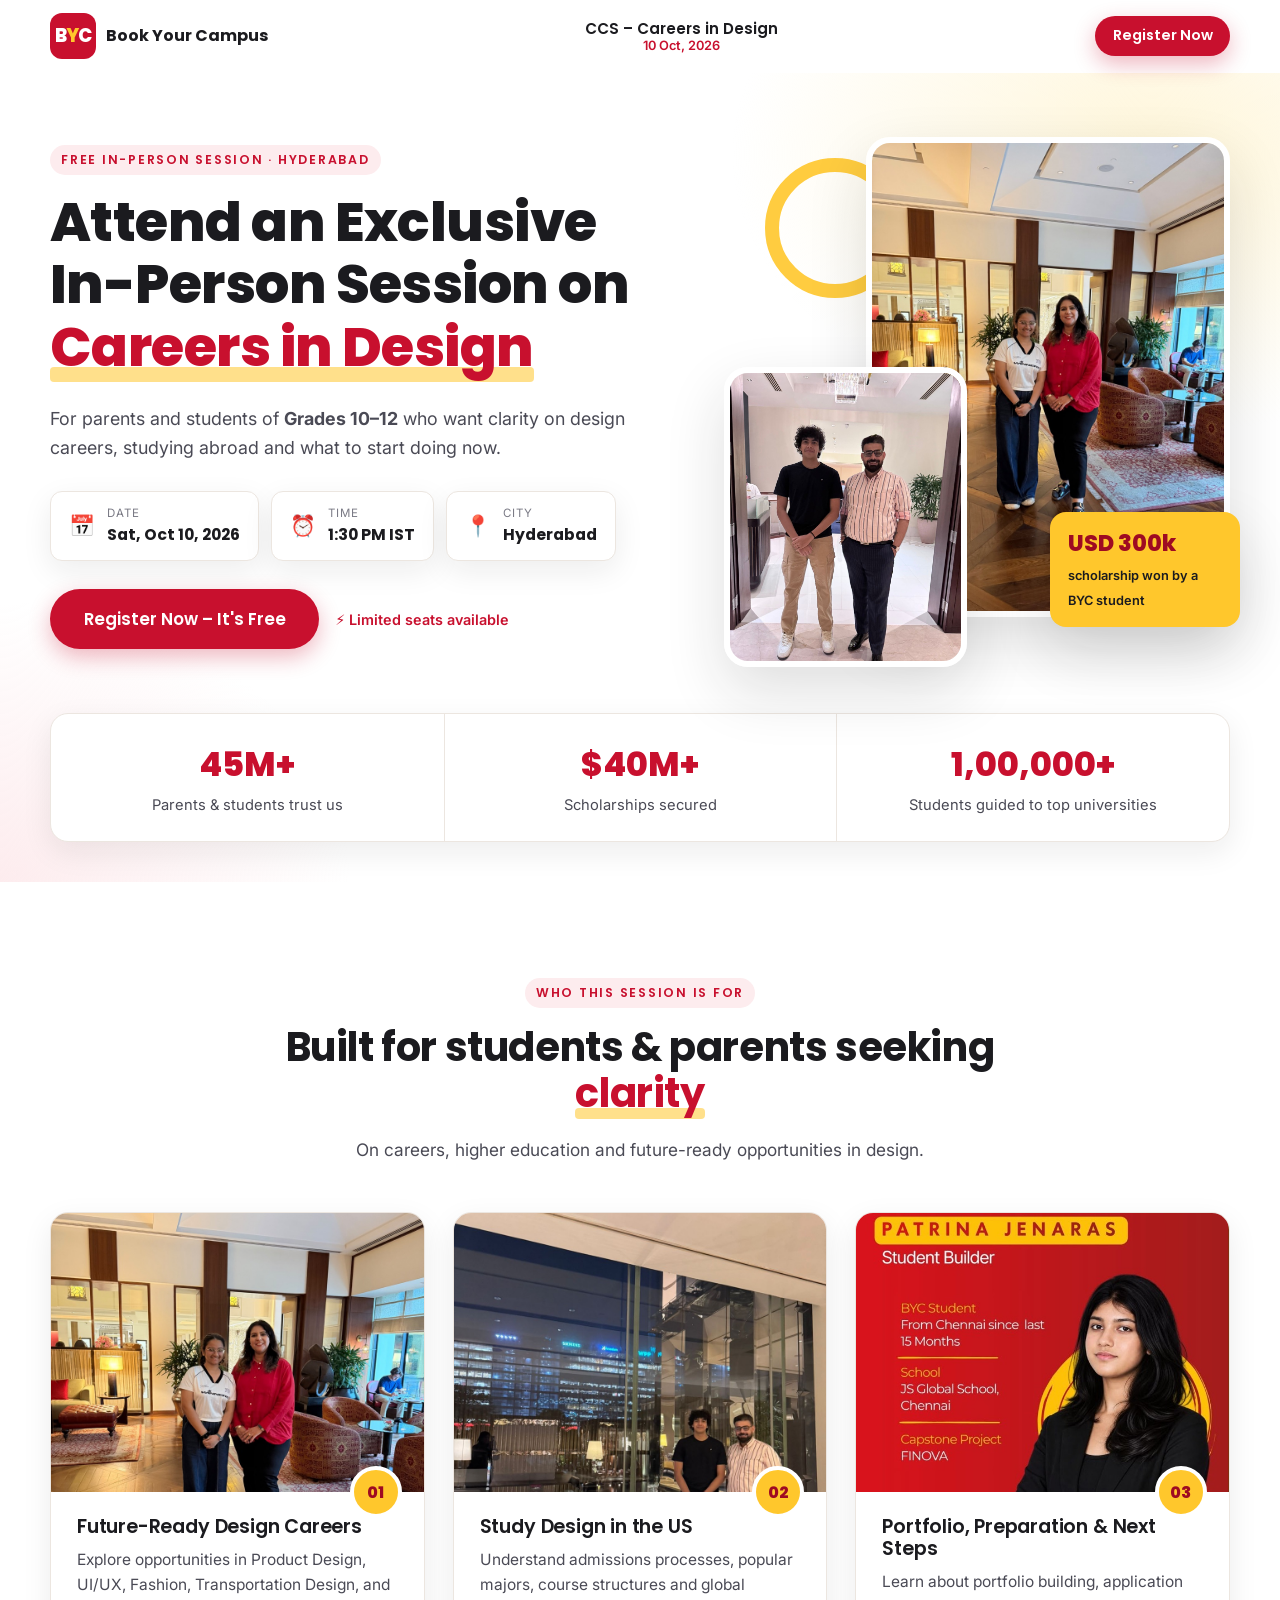
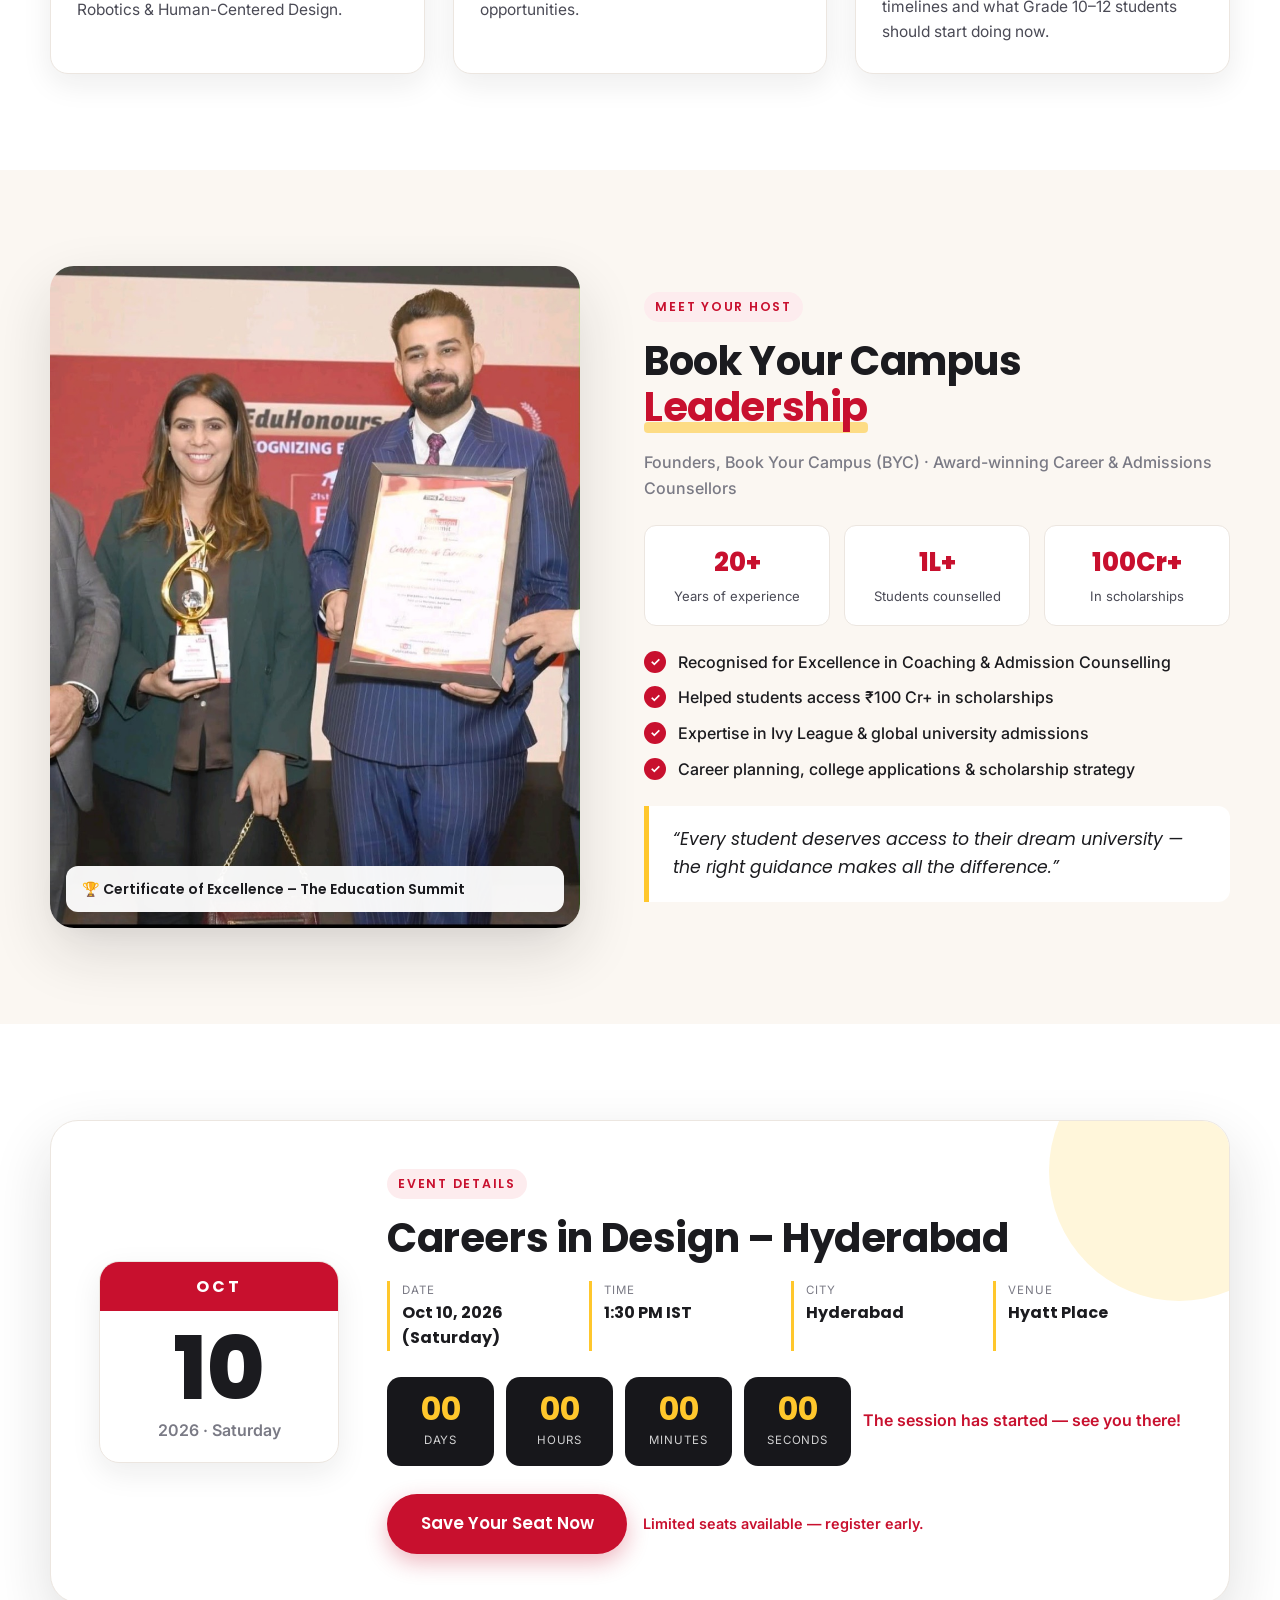
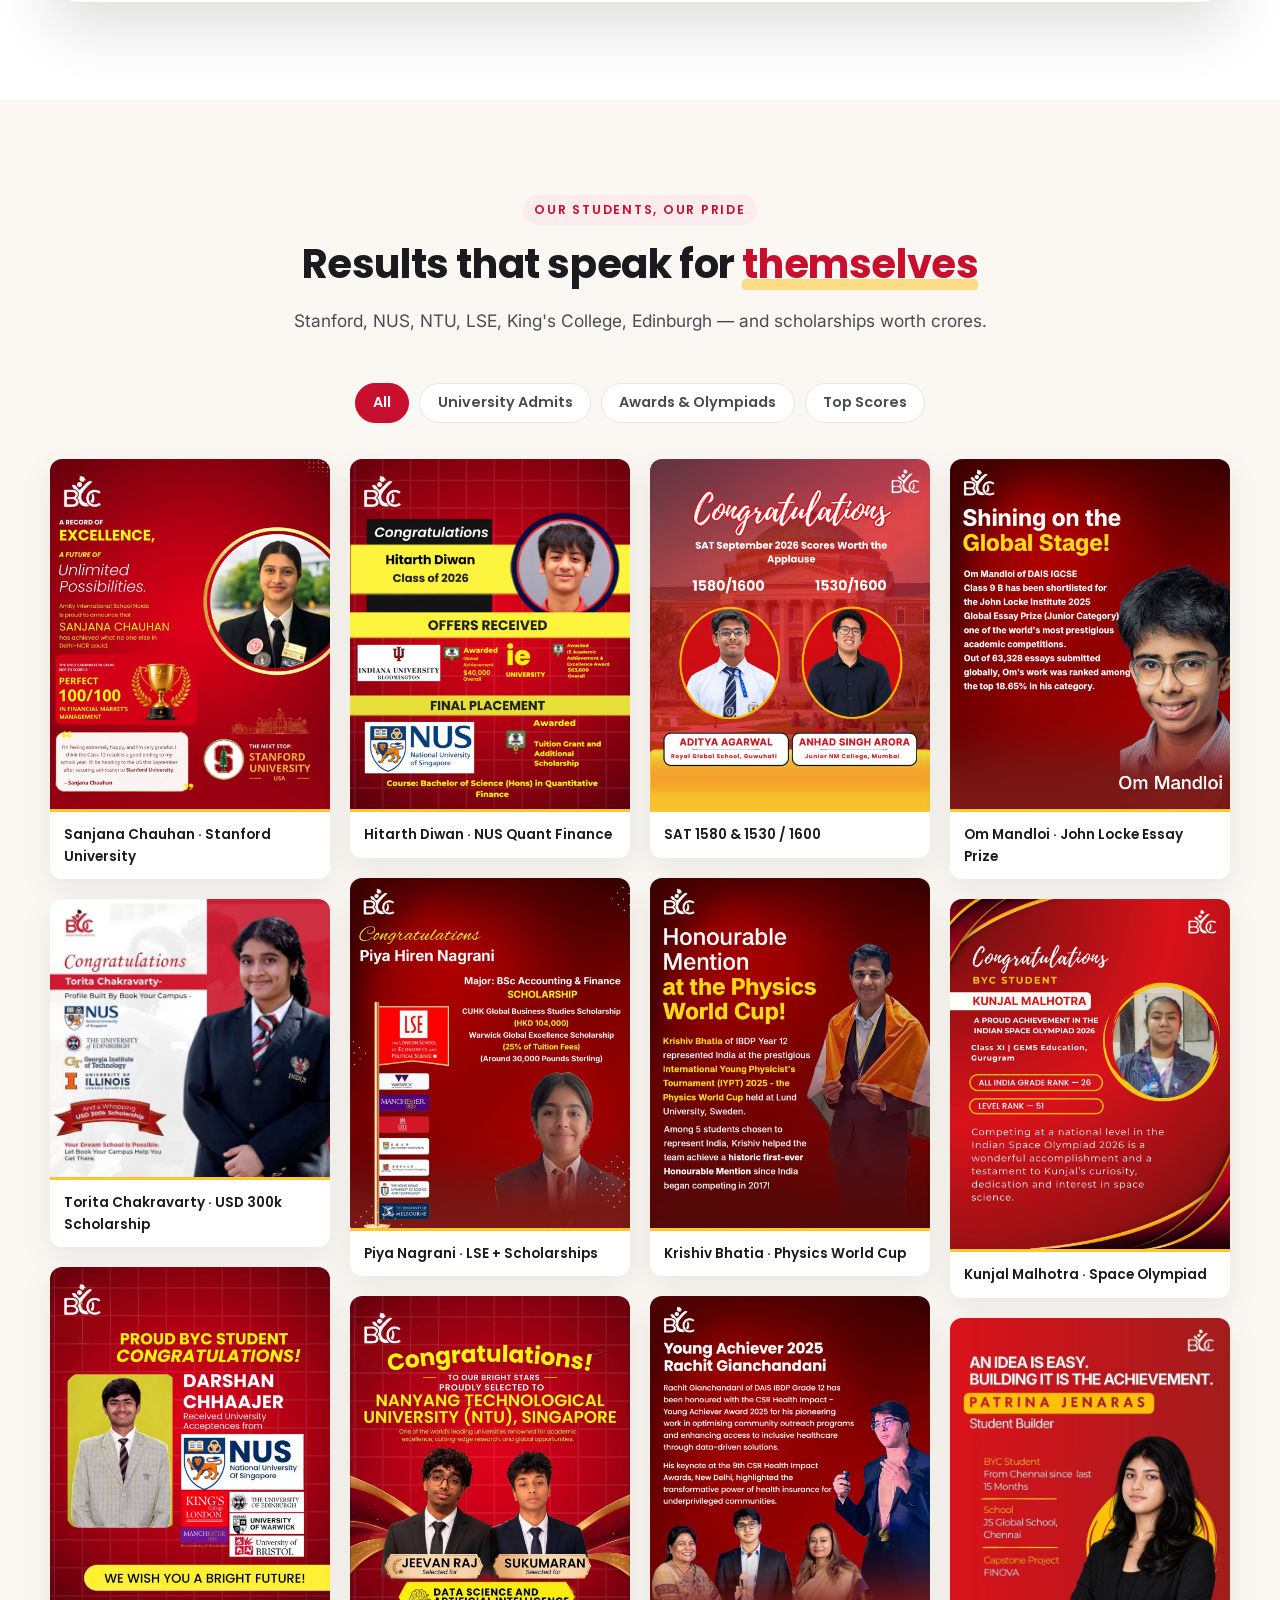
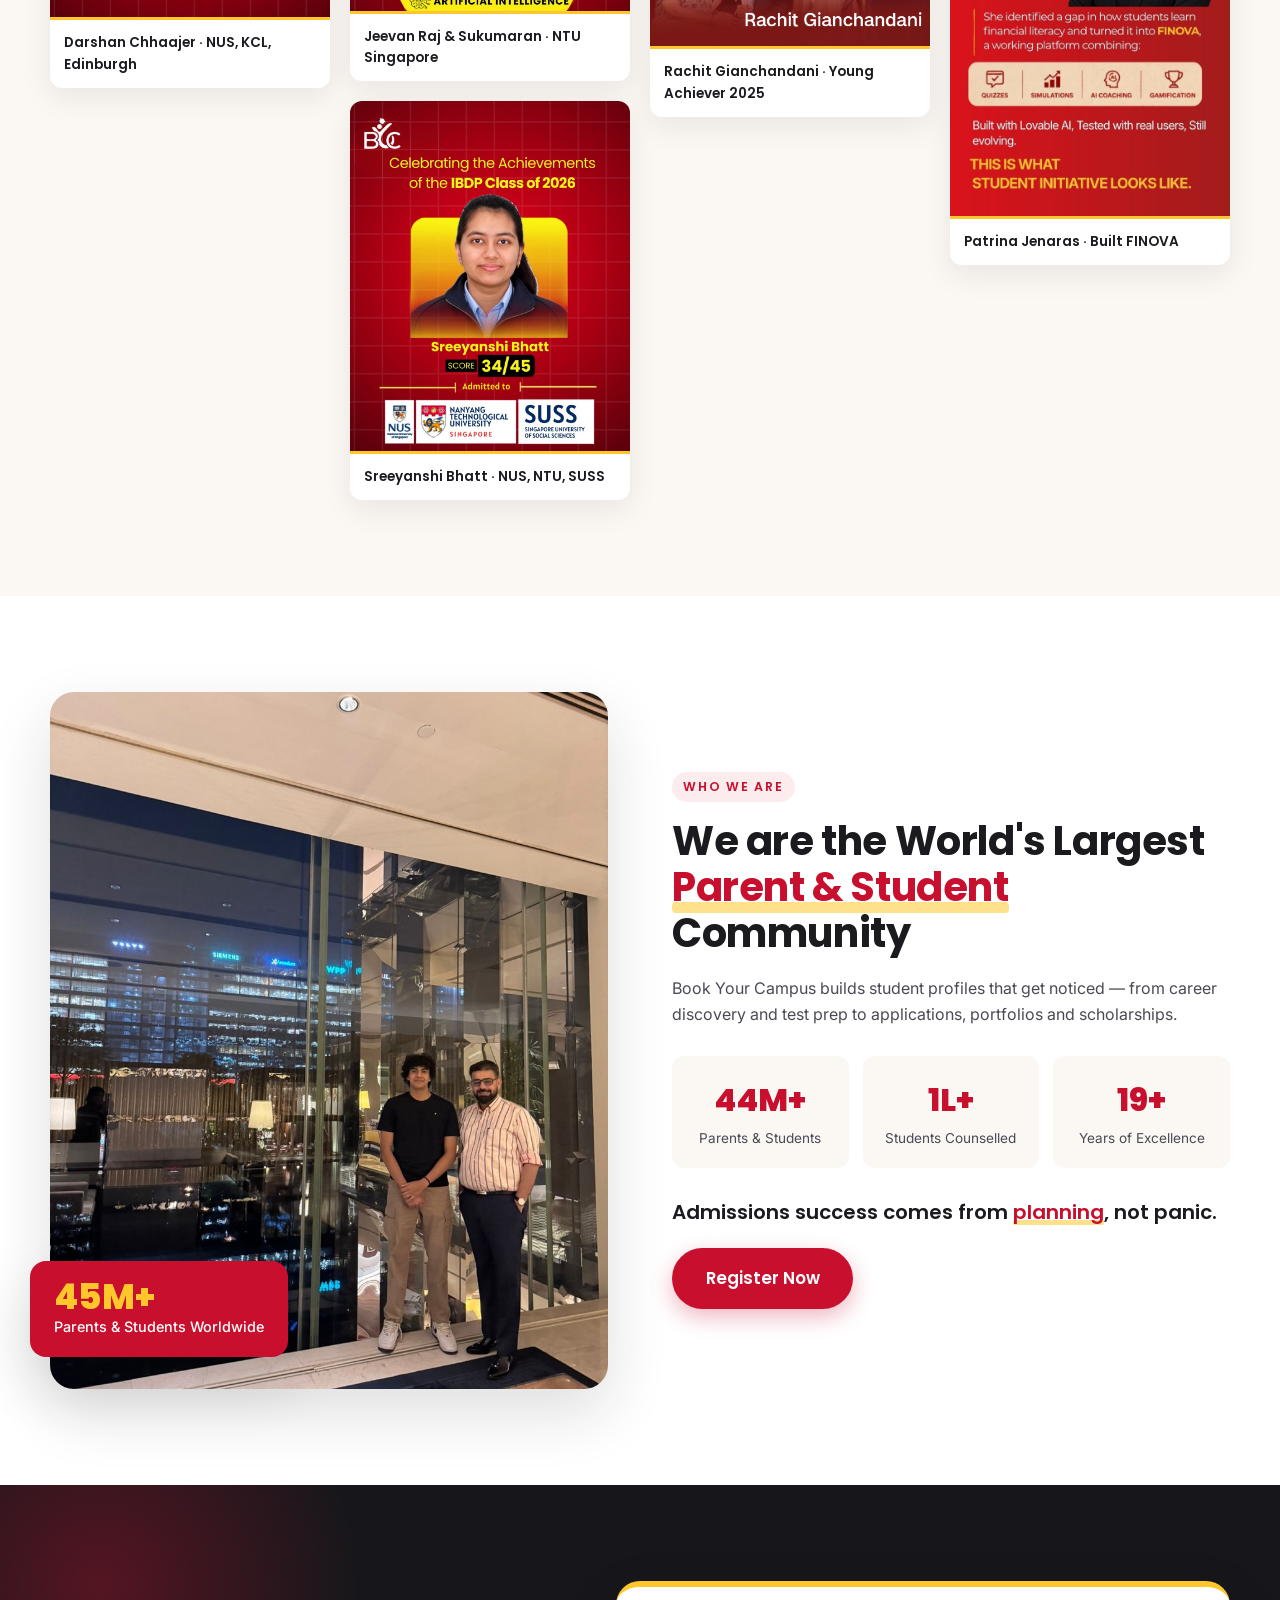
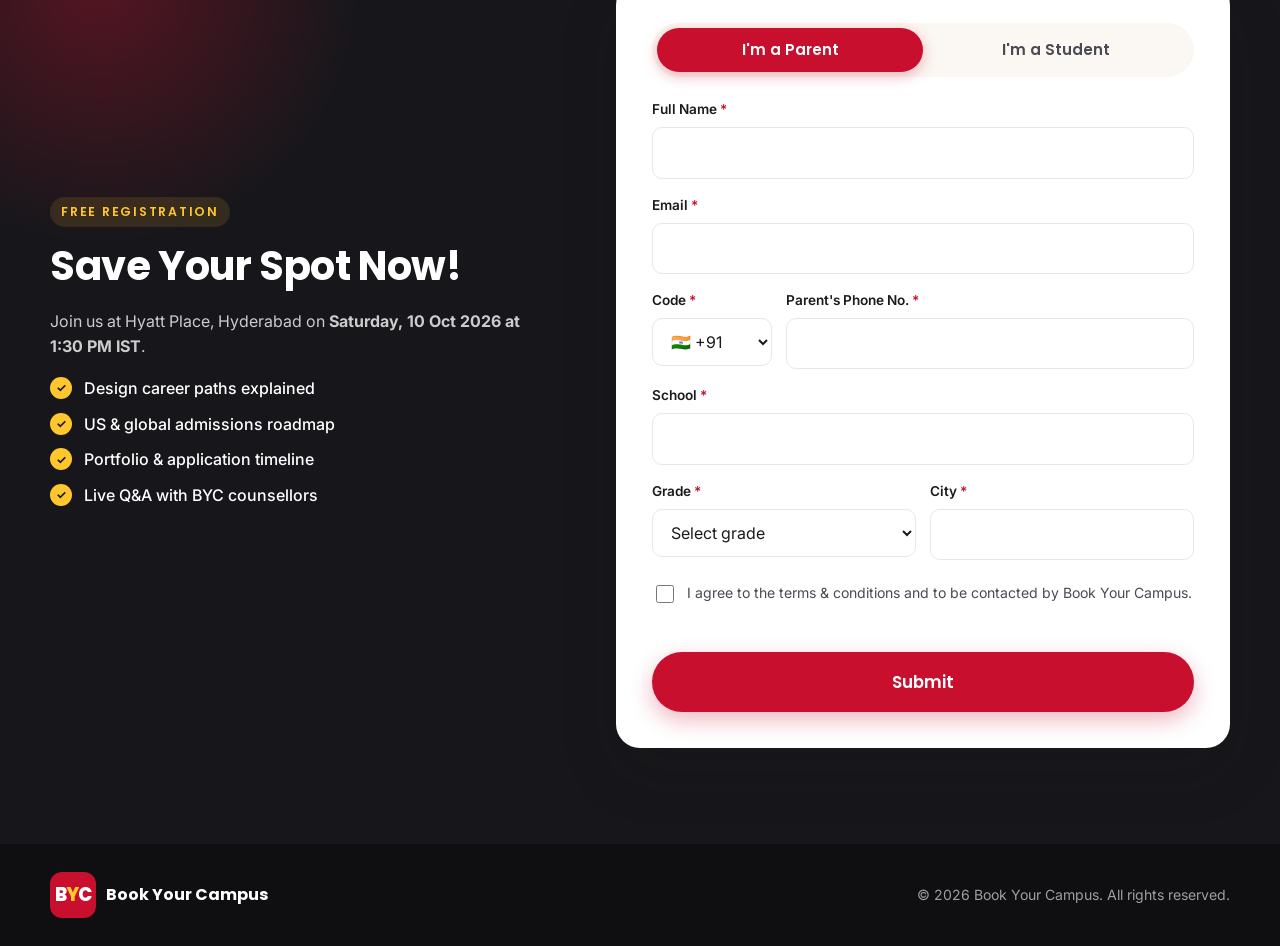
==== index.html @ f6e60ce1 "first commit" ====
<!DOCTYPE html>
<html lang="en">
<head>
  <meta charset="UTF-8" />
  <meta name="viewport" content="width=device-width, initial-scale=1.0" />
  <title>Careers in Design | Book Your Campus | Hyderabad – 10 Oct 2026</title>
  <meta name="description" content="Attend an exclusive in-person session on Careers in Design by Book Your Campus (BYC). Hyderabad, 10 Oct 2026, 1:30 PM IST. For parents and students of Grades 10–12." />
  <meta name="theme-color" content="#C8102E" />

  <link rel="preconnect" href="https://fonts.googleapis.com" />
  <link rel="preconnect" href="https://fonts.gstatic.com" crossorigin />
  <link href="https://fonts.googleapis.com/css2?family=Poppins:wght@500;600;700;800&family=Inter:wght@400;500;600&display=swap" rel="stylesheet" />
  <link rel="stylesheet" href="css/style.css" />
</head>
<body>

  <!-- ============ HEADER ============ -->
  <header class="site-header" id="top">
    <div class="container header-inner">
      <a href="#top" class="logo" aria-label="Book Your Campus home">
        <span class="logo-mark">B<span class="logo-y">Y</span>C</span>
        <span class="logo-text">Book Your Campus</span>
      </a>
      <div class="header-meta">
        <span class="header-title">CCS – Careers in Design</span>
        <span class="header-date">10 Oct, 2026</span>
      </div>
      <a href="#register" class="btn btn-primary btn-sm">Register Now</a>
    </div>
  </header>

  <main>

    <!-- ============ HERO ============ -->
    <section class="hero">
      <div class="container hero-grid">
        <div class="hero-copy reveal">
          <span class="eyebrow">Free In-Person Session · Hyderabad</span>
          <h1>Attend an Exclusive In-Person Session on <span class="hl">Careers in Design</span></h1>
          <p class="lead">For parents and students of <strong>Grades 10–12</strong> who want clarity on design careers, studying abroad and what to start doing now.</p>

          <ul class="hero-details">
            <li><span class="ic">📅</span><div><small>Date</small><strong>Sat, Oct 10, 2026</strong></div></li>
            <li><span class="ic">⏰</span><div><small>Time</small><strong>1:30 PM IST</strong></div></li>
            <li><span class="ic">📍</span><div><small>City</small><strong>Hyderabad</strong></div></li>
          </ul>

          <div class="hero-cta">
            <a href="#register" class="btn btn-primary btn-lg">Register Now – It's Free</a>
            <span class="seats-note">⚡ Limited seats available</span>
          </div>
        </div>

        <div class="hero-visual reveal">
          <div class="hero-photo hero-photo-main">
            <img src="assets/images/mentor-student-2.jpg" alt="BYC mentor with a student" />
          </div>
          <div class="hero-photo hero-photo-sub">
            <img src="assets/images/mentor-student-1.jpg" alt="BYC mentor with a student" />
          </div>
          <div class="hero-badge">
            <strong>USD 300k</strong>
            <span>scholarship won by a BYC student</span>
          </div>
        </div>
      </div>

      <div class="container">
        <div class="trust-bar reveal">
          <div class="trust-item"><strong>45M+</strong><span>Parents &amp; students trust us</span></div>
          <div class="trust-item"><strong>$40M+</strong><span>Scholarships secured</span></div>
          <div class="trust-item"><strong>1,00,000+</strong><span>Students guided to top universities</span></div>
        </div>
      </div>
    </section>

    <!-- ============ WHO THIS SESSION IS FOR ============ -->
    <section class="section" id="session">
      <div class="container">
        <div class="section-head reveal">
          <span class="eyebrow">Who This Session Is For</span>
          <h2>Built for students &amp; parents seeking <span class="hl">clarity</span></h2>
          <p>On careers, higher education and future-ready opportunities in design.</p>
        </div>

        <div class="cards">
          <article class="card reveal">
            <div class="card-img"><img src="assets/images/mentor-student-2.jpg" alt="Student with BYC mentor" loading="lazy" /></div>
            <div class="card-body">
              <span class="card-num">01</span>
              <h3>Future-Ready Design Careers</h3>
              <p>Explore opportunities in Product Design, UI/UX, Fashion, Transportation Design, and Robotics &amp; Human-Centered Design.</p>
            </div>
          </article>
          <article class="card reveal">
            <div class="card-img"><img src="assets/images/mentor-student-3.jpg" alt="Student with BYC mentor" loading="lazy" /></div>
            <div class="card-body">
              <span class="card-num">02</span>
              <h3>Study Design in the US</h3>
              <p>Understand admissions processes, popular majors, course structures and global opportunities.</p>
            </div>
          </article>
          <article class="card reveal">
            <div class="card-img"><img src="assets/images/patrina-finova.jpg" alt="BYC student builder Patrina Jenaras" loading="lazy" /></div>
            <div class="card-body">
              <span class="card-num">03</span>
              <h3>Portfolio, Preparation &amp; Next Steps</h3>
              <p>Learn about portfolio building, application timelines and what Grade 10–12 students should start doing now.</p>
            </div>
          </article>
        </div>
      </div>
    </section>

    <!-- ============ MEET YOUR HOST ============ -->
    <!-- TODO: replace host name, title and credentials with the actual BYC speaker details -->
    <section class="section section-alt" id="host">
      <div class="container host-grid">
        <div class="host-photo reveal">
          <img src="assets/images/award-summit.jpg" alt="BYC founders receiving the Certificate of Excellence at The Education Summit" loading="lazy" />
          <div class="host-photo-tag">🏆 Certificate of Excellence – The Education Summit</div>
        </div>
        <div class="host-copy reveal">
          <span class="eyebrow">Meet Your Host</span>
          <h2>Book Your Campus <span class="hl">Leadership</span></h2>
          <p class="host-role">Founders, Book Your Campus (BYC) · Award-winning Career &amp; Admissions Counsellors</p>

          <div class="host-stats">
            <div><strong>20+</strong><span>Years of experience</span></div>
            <div><strong>1L+</strong><span>Students counselled</span></div>
            <div><strong>100Cr+</strong><span>In scholarships</span></div>
          </div>

          <ul class="checklist">
            <li>Recognised for Excellence in Coaching &amp; Admission Counselling</li>
            <li>Helped students access ₹100 Cr+ in scholarships</li>
            <li>Expertise in Ivy League &amp; global university admissions</li>
            <li>Career planning, college applications &amp; scholarship strategy</li>
          </ul>

          <blockquote class="quote">
            “Every student deserves access to their dream university — the right guidance makes all the difference.”
          </blockquote>
        </div>
      </div>
    </section>

    <!-- ============ EVENT DETAILS + COUNTDOWN ============ -->
    <section class="section" id="event">
      <div class="container">
        <div class="event-card reveal">
          <div class="cal">
            <span class="cal-month">OCT</span>
            <span class="cal-day">10</span>
            <span class="cal-year">2026 · Saturday</span>
          </div>

          <div class="event-info">
            <span class="eyebrow">Event Details</span>
            <h2>Careers in Design – Hyderabad</h2>
            <div class="event-grid">
              <div><small>Date</small><strong>Oct 10, 2026 (Saturday)</strong></div>
              <div><small>Time</small><strong>1:30 PM IST</strong></div>
              <div><small>City</small><strong>Hyderabad</strong></div>
              <div><small>Venue</small><strong>Hyatt Place</strong></div>
            </div>

            <div class="countdown" id="countdown" data-target="2026-10-10T13:30:00+05:30" aria-live="polite">
              <div><span data-unit="days">00</span><small>Days</small></div>
              <div><span data-unit="hours">00</span><small>Hours</small></div>
              <div><span data-unit="minutes">00</span><small>Minutes</small></div>
              <div><span data-unit="seconds">00</span><small>Seconds</small></div>
            </div>

            <div class="event-cta">
              <a href="#register" class="btn btn-primary btn-lg">Save Your Seat Now</a>
              <span class="seats-note">Limited seats available — register early.</span>
            </div>
          </div>
        </div>
      </div>
    </section>

    <!-- ============ STUDENT SUCCESS WALL ============ -->
    <section class="section section-alt" id="results">
      <div class="container">
        <div class="section-head reveal">
          <span class="eyebrow">Our Students, Our Pride</span>
          <h2>Results that speak for <span class="hl">themselves</span></h2>
          <p>Stanford, NUS, NTU, LSE, King's College, Edinburgh — and scholarships worth crores.</p>
        </div>

        <div class="filters reveal" role="tablist">
          <button class="filter active" data-filter="all">All</button>
          <button class="filter" data-filter="admit">University Admits</button>
          <button class="filter" data-filter="award">Awards &amp; Olympiads</button>
          <button class="filter" data-filter="score">Top Scores</button>
        </div>

        <div class="wall" id="wall">
          <figure class="wall-item" data-cat="admit"><img src="assets/images/sanjana-chauhan.jpg" alt="Sanjana Chauhan – Stanford University" loading="lazy" /><figcaption>Sanjana Chauhan · Stanford University</figcaption></figure>
          <figure class="wall-item" data-cat="admit"><img src="assets/images/torita-chakravarty.jpg" alt="Torita Chakravarty – USD 300k scholarship" loading="lazy" /><figcaption>Torita Chakravarty · USD 300k Scholarship</figcaption></figure>
          <figure class="wall-item" data-cat="admit"><img src="assets/images/darshan-chhaajer.jpg" alt="Darshan Chhaajer – NUS, KCL, Edinburgh" loading="lazy" /><figcaption>Darshan Chhaajer · NUS, KCL, Edinburgh</figcaption></figure>
          <figure class="wall-item" data-cat="admit"><img src="assets/images/hitarth-diwan.jpg" alt="Hitarth Diwan – NUS Quantitative Finance" loading="lazy" /><figcaption>Hitarth Diwan · NUS Quant Finance</figcaption></figure>
          <figure class="wall-item" data-cat="admit"><img src="assets/images/piya-nagrani.jpg" alt="Piya Hiren Nagrani – LSE and scholarships" loading="lazy" /><figcaption>Piya Nagrani · LSE + Scholarships</figcaption></figure>
          <figure class="wall-item" data-cat="admit"><img src="assets/images/ntu-selection.jpg" alt="Jeevan Raj and Sukumaran – NTU Singapore" loading="lazy" /><figcaption>Jeevan Raj &amp; Sukumaran · NTU Singapore</figcaption></figure>
          <figure class="wall-item" data-cat="admit score"><img src="assets/images/sreeyanshi-bhatt.jpg" alt="Sreeyanshi Bhatt – NUS, NTU, SUSS" loading="lazy" /><figcaption>Sreeyanshi Bhatt · NUS, NTU, SUSS</figcaption></figure>
          <figure class="wall-item" data-cat="score"><img src="assets/images/sat-scores.jpg" alt="SAT scores 1580 and 1530" loading="lazy" /><figcaption>SAT 1580 &amp; 1530 / 1600</figcaption></figure>
          <figure class="wall-item" data-cat="award"><img src="assets/images/krishiv-bhatia.jpg" alt="Krishiv Bhatia – Physics World Cup" loading="lazy" /><figcaption>Krishiv Bhatia · Physics World Cup</figcaption></figure>
          <figure class="wall-item" data-cat="award"><img src="assets/images/rachit-gianchandani.jpg" alt="Rachit Gianchandani – Young Achiever 2025" loading="lazy" /><figcaption>Rachit Gianchandani · Young Achiever 2025</figcaption></figure>
          <figure class="wall-item" data-cat="award"><img src="assets/images/om-mandloi.jpg" alt="Om Mandloi – John Locke Essay Prize" loading="lazy" /><figcaption>Om Mandloi · John Locke Essay Prize</figcaption></figure>
          <figure class="wall-item" data-cat="award"><img src="assets/images/kunjal-malhotra.jpg" alt="Kunjal Malhotra – Indian Space Olympiad" loading="lazy" /><figcaption>Kunjal Malhotra · Space Olympiad</figcaption></figure>
          <figure class="wall-item" data-cat="award"><img src="assets/images/patrina-finova.jpg" alt="Patrina Jenaras – FINOVA student builder" loading="lazy" /><figcaption>Patrina Jenaras · Built FINOVA</figcaption></figure>
        </div>
      </div>
    </section>

    <!-- ============ WHO WE ARE ============ -->
    <section class="section" id="about">
      <div class="container about-grid">
        <div class="about-visual reveal">
          <img src="assets/images/mentor-student-3.jpg" alt="BYC mentor with a student" loading="lazy" />
          <div class="about-overlay">
            <strong>45M+</strong>
            <span>Parents &amp; Students Worldwide</span>
          </div>
        </div>
        <div class="about-copy reveal">
          <span class="eyebrow">Who We Are</span>
          <h2>We are the World's Largest <span class="hl">Parent &amp; Student</span> Community</h2>
          <p>Book Your Campus builds student profiles that get noticed — from career discovery and test prep to applications, portfolios and scholarships.</p>

          <div class="counters">
            <div><strong class="count" data-to="45" data-suffix="M+">0</strong><span>Parents &amp; Students</span></div>
            <div><strong class="count" data-to="1" data-suffix="L+">0</strong><span>Students Counselled</span></div>
            <div><strong class="count" data-to="20" data-suffix="+">0</strong><span>Years of Excellence</span></div>
          </div>

          <p class="tagline">Admissions success comes from <span class="hl">planning</span>, not panic.</p>
          <a href="#register" class="btn btn-primary btn-lg">Register Now</a>
        </div>
      </div>
    </section>

    <!-- ============ REGISTRATION FORM ============ -->
    <section class="section section-dark" id="register">
      <div class="container form-grid">
        <div class="form-intro reveal">
          <span class="eyebrow eyebrow-light">Free Registration</span>
          <h2>Save Your Spot Now!</h2>
          <p>Join us at Hyatt Place, Hyderabad on <strong>Saturday, 10 Oct 2026 at 1:30 PM IST</strong>.</p>
          <ul class="checklist checklist-light">
            <li>Design career paths explained</li>
            <li>US &amp; global admissions roadmap</li>
            <li>Portfolio &amp; application timeline</li>
            <li>Live Q&amp;A with BYC counsellors</li>
          </ul>
        </div>

        <form class="reg-form reveal" id="regForm" novalidate>
          <div class="role-toggle" role="radiogroup" aria-label="I am a">
            <label><input type="radio" name="role" value="Parent" checked /><span>I'm a Parent</span></label>
            <label><input type="radio" name="role" value="Student" /><span>I'm a Student</span></label>
          </div>

          <div class="field">
            <label for="fullName">Full Name <em>*</em></label>
            <input id="fullName" name="fullName" type="text" autocomplete="name" required />
          </div>

          <div class="field">
            <label for="email">Email <em>*</em></label>
            <input id="email" name="email" type="email" autocomplete="email" required />
          </div>

          <div class="field-row">
            <div class="field field-code">
              <label for="countryCode">Code <em>*</em></label>
              <select id="countryCode" name="countryCode" required>
                <option value="+91" selected>🇮🇳 +91</option>
                <option value="+971">🇦🇪 +971</option>
                <option value="+65">🇸🇬 +65</option>
                <option value="+1">🇺🇸 +1</option>
                <option value="+44">🇬🇧 +44</option>
                <option value="+966">🇸🇦 +966</option>
                <option value="+974">🇶🇦 +974</option>
              </select>
            </div>
            <div class="field">
              <label for="phone">Parent's Phone No. <em>*</em></label>
              <input id="phone" name="phone" type="tel" inputmode="numeric" autocomplete="tel-national" required />
            </div>
          </div>

          <div class="field">
            <label for="school">School <em>*</em></label>
            <input id="school" name="school" type="text" required />
          </div>

          <div class="field-row">
            <div class="field">
              <label for="grade">Grade <em>*</em></label>
              <select id="grade" name="grade" required>
                <option value="" selected disabled>Select grade</option>
                <option>8</option><option>9</option><option>10</option>
                <option>11</option><option>12</option><option>Others</option>
              </select>
            </div>
            <div class="field">
              <label for="city">City <em>*</em></label>
              <input id="city" name="city" type="text" autocomplete="address-level2" required />
            </div>
          </div>

          <label class="terms">
            <input type="checkbox" id="terms" name="terms" />
            <span>I agree to the terms &amp; conditions and to be contacted by Book Your Campus.</span>
          </label>

          <p class="form-msg" id="formMsg" role="alert"></p>

          <button type="submit" class="btn btn-primary btn-lg btn-block" id="submitBtn">Submit</button>
        </form>
      </div>
    </section>

  </main>

  <!-- ============ FOOTER ============ -->
  <footer class="site-footer">
    <div class="container footer-inner">
      <a href="#top" class="logo logo-footer">
        <span class="logo-mark">B<span class="logo-y">Y</span>C</span>
        <span class="logo-text">Book Your Campus</span>
      </a>
      <p>© <span id="year">2026</span> Book Your Campus. All rights reserved.</p>
    </div>
  </footer>

  <!-- Sticky mobile CTA -->
  <a href="#register" class="sticky-cta" id="stickyCta">Register Free · 10 Oct, Hyderabad</a>

  <!-- Lightbox -->
  <div class="lightbox" id="lightbox" aria-hidden="true">
    <button class="lb-close" aria-label="Close">&times;</button>
    <button class="lb-nav lb-prev" aria-label="Previous">&#8249;</button>
    <img src="" alt="" id="lbImg" />
    <button class="lb-nav lb-next" aria-label="Next">&#8250;</button>
  </div>

  <script src="js/main.js"></script>
</body>
</html>
---- css/style.css ----
/* =========================================================
   BYC – Book Your Campus | Careers in Design Landing Page
   Brand: BYC red + yellow accents on a light background
   ========================================================= */

:root {
  --red: #C8102E;
  --red-dark: #9E0B22;
  --red-soft: #FDECEE;
  --yellow: #FFC72C;
  --yellow-soft: #FFF6DA;
  --ink: #1B1B1F;
  --ink-2: #4A4A55;
  --muted: #7A7A85;
  --line: #ECE6E0;
  --bg: #FFFFFF;
  --bg-alt: #FBF7F2;
  --dark: #17171B;

  --radius: 18px;
  --radius-sm: 12px;
  --shadow: 0 10px 30px rgba(27, 27, 31, .08);
  --shadow-lg: 0 24px 60px rgba(27, 27, 31, .14);

  --font-head: "Poppins", system-ui, sans-serif;
  --font-body: "Inter", system-ui, sans-serif;
}

*, *::before, *::after { box-sizing: border-box; }
html { scroll-behavior: smooth; scroll-padding-top: 80px; }
body {
  margin: 0;
  font-family: var(--font-body);
  color: var(--ink);
  background: var(--bg);
  line-height: 1.6;
  -webkit-font-smoothing: antialiased;
  overflow-x: hidden;
}
img { max-width: 100%; display: block; }
a { color: inherit; text-decoration: none; }
h1, h2, h3 { font-family: var(--font-head); line-height: 1.15; margin: 0 0 .5em; letter-spacing: -.01em; }
h1 { font-size: clamp(2rem, 4.6vw, 3.4rem); font-weight: 800; }
h2 { font-size: clamp(1.6rem, 3.4vw, 2.5rem); font-weight: 700; }
h3 { font-size: 1.2rem; font-weight: 600; }
p { margin: 0 0 1em; color: var(--ink-2); }

.container { width: min(1180px, 100% - 32px); margin-inline: auto; }

.hl { color: var(--red); position: relative; z-index: 0; }
.hl::after {
  content: ""; position: absolute; left: 0; right: 0; bottom: .05em;
  height: .28em; background: var(--yellow); opacity: .55; z-index: -1; border-radius: 4px;
}

.eyebrow {
  display: inline-block; font-family: var(--font-head); font-weight: 600;
  font-size: .78rem; letter-spacing: .14em; text-transform: uppercase;
  color: var(--red); background: var(--red-soft);
  padding: .4em .9em; border-radius: 999px; margin-bottom: 1rem;
}
.eyebrow-light { color: var(--yellow); background: rgba(255, 199, 44, .12); }

/* ---------- Buttons ---------- */
.btn {
  display: inline-flex; align-items: center; justify-content: center; gap: .5em;
  font-family: var(--font-head); font-weight: 600; border: 0; cursor: pointer;
  border-radius: 999px; transition: transform .2s, box-shadow .2s, background .2s;
}
.btn-primary { background: var(--red); color: #fff; box-shadow: 0 8px 22px rgba(200, 16, 46, .3); }
.btn-primary:hover { background: var(--red-dark); transform: translateY(-2px); box-shadow: 0 12px 28px rgba(200, 16, 46, .38); }
.btn-sm { padding: .6em 1.2em; font-size: .9rem; }
.btn-lg { padding: 1em 2em; font-size: 1.05rem; }
.btn-block { width: 100%; }
.btn[disabled] { opacity: .7; cursor: wait; transform: none; }

/* ---------- Header ---------- */
.site-header {
  position: sticky; top: 0; z-index: 50;
  background: rgba(255, 255, 255, .9); backdrop-filter: blur(10px);
  border-bottom: 1px solid transparent; transition: border-color .3s, box-shadow .3s;
}
.site-header.scrolled { border-color: var(--line); box-shadow: 0 4px 20px rgba(0,0,0,.05); }
.header-inner { display: flex; align-items: center; justify-content: space-between; gap: 1rem; height: 72px; }

.logo { display: flex; align-items: center; gap: .6rem; }
.logo-mark {
  font-family: var(--font-head); font-weight: 800; font-size: 1.15rem; color: #fff;
  background: var(--red); width: 46px; height: 46px; border-radius: 12px;
  display: flex; align-items: center; justify-content: center; letter-spacing: -.04em;
}
.logo-y { color: var(--yellow); }
.logo-text { font-family: var(--font-head); font-weight: 700; font-size: 1rem; color: var(--ink); }

.header-meta { display: flex; flex-direction: column; align-items: center; line-height: 1.25; }
.header-title { font-family: var(--font-head); font-weight: 600; font-size: .95rem; }
.header-date { font-size: .8rem; color: var(--red); font-weight: 600; }

/* ---------- Hero ---------- */
.hero {
  position: relative; padding: 64px 0 40px; overflow: hidden;
  background:
    radial-gradient(600px 400px at 90% 10%, var(--yellow-soft), transparent 70%),
    radial-gradient(500px 400px at 0% 100%, var(--red-soft), transparent 70%),
    var(--bg);
}
.hero-grid { display: grid; grid-template-columns: 1.1fr .9fr; gap: 56px; align-items: center; }
.lead { font-size: 1.12rem; max-width: 34em; }

.hero-details { list-style: none; padding: 0; margin: 28px 0; display: flex; flex-wrap: wrap; gap: 12px; }
.hero-details li {
  display: flex; align-items: center; gap: 12px;
  background: #fff; border: 1px solid var(--line); border-radius: var(--radius-sm);
  padding: 12px 18px; box-shadow: var(--shadow);
}
.hero-details .ic { font-size: 1.3rem; }
.hero-details small { display: block; font-size: .72rem; color: var(--muted); text-transform: uppercase; letter-spacing: .08em; }
.hero-details strong { font-family: var(--font-head); font-size: .98rem; }

.hero-cta { display: flex; align-items: center; flex-wrap: wrap; gap: 16px; }
.seats-note { font-size: .9rem; font-weight: 600; color: var(--red); }

.hero-visual { position: relative; min-height: 520px; }
.hero-photo { position: absolute; border-radius: 24px; overflow: hidden; box-shadow: var(--shadow-lg); border: 6px solid #fff; }
.hero-photo img { width: 100%; height: 100%; object-fit: cover; }
.hero-photo-main { width: 72%; height: 480px; right: 0; top: 0; }
.hero-photo-sub { width: 48%; height: 300px; left: 0; bottom: -10px; }
.hero-photo-main img { object-position: 50% 35%; }
.hero-photo-sub img { object-position: 50% 30%; }
.hero-visual::before {
  content: ""; position: absolute; width: 140px; height: 140px; border-radius: 50%;
  border: 14px solid var(--yellow); left: 8%; top: 4%; opacity: .9;
}
.hero-badge {
  position: absolute; right: -10px; bottom: 30px; background: var(--yellow); color: var(--ink);
  padding: 14px 18px; border-radius: 16px; box-shadow: var(--shadow-lg); max-width: 190px;
  animation: float 4s ease-in-out infinite;
}
.hero-badge strong { display: block; font-family: var(--font-head); font-size: 1.4rem; font-weight: 800; color: var(--red-dark); }
.hero-badge span { font-size: .8rem; font-weight: 600; }
@keyframes float { 50% { transform: translateY(-10px); } }

.trust-bar {
  margin-top: 56px; display: grid; grid-template-columns: repeat(3, 1fr);
  background: #fff; border: 1px solid var(--line); border-radius: var(--radius); box-shadow: var(--shadow);
}
.trust-item { padding: 24px; text-align: center; }
.trust-item + .trust-item { border-left: 1px solid var(--line); }
.trust-item strong { display: block; font-family: var(--font-head); font-size: clamp(1.5rem, 3vw, 2.1rem); color: var(--red); font-weight: 800; }
.trust-item span { font-size: .92rem; color: var(--ink-2); }

/* ---------- Sections ---------- */
.section { padding: 96px 0; }
.section-alt { background: var(--bg-alt); }
.section-head { text-align: center; max-width: 720px; margin: 0 auto 48px; }
.section-head p { font-size: 1.08rem; }

/* Cards */
.cards { display: grid; grid-template-columns: repeat(3, 1fr); gap: 28px; }
.card {
  background: #fff; border-radius: var(--radius); overflow: hidden;
  border: 1px solid var(--line); box-shadow: var(--shadow);
  transition: transform .3s, box-shadow .3s;
}
.card:hover { transform: translateY(-6px); box-shadow: var(--shadow-lg); }
.card-img { aspect-ratio: 4 / 3; overflow: hidden; }
.card-img img { width: 100%; height: 100%; object-fit: cover; object-position: 50% 25%; transition: transform .6s; }
.card:hover .card-img img { transform: scale(1.05); }
.card-body { padding: 24px 26px 28px; position: relative; }
.card-num {
  position: absolute; top: -26px; right: 22px; width: 52px; height: 52px; border-radius: 50%;
  background: var(--yellow); display: grid; place-items: center;
  font-family: var(--font-head); font-weight: 800; color: var(--red-dark); border: 4px solid #fff;
}
.card-body p { margin: 0; font-size: .97rem; }

/* Host */
.host-grid { display: grid; grid-template-columns: .95fr 1.05fr; gap: 64px; align-items: center; }
.host-photo { position: relative; }
.host-photo img { border-radius: 24px; box-shadow: var(--shadow-lg); aspect-ratio: 4 / 5; object-fit: cover; width: 100%; }
.host-photo::before {
  content: ""; position: absolute; inset: 24px -18px -18px 24px; border-radius: 24px;
  border: 3px solid var(--red); z-index: -1;
}
.host-photo-tag {
  position: absolute; left: 16px; right: 16px; bottom: 16px;
  background: rgba(255,255,255,.95); padding: 12px 16px; border-radius: 12px;
  font-family: var(--font-head); font-weight: 600; font-size: .88rem; box-shadow: var(--shadow);
}
.host-role { font-weight: 500; color: var(--muted); }
.host-stats { display: grid; grid-template-columns: repeat(3, 1fr); gap: 14px; margin: 24px 0; }
.host-stats div { background: #fff; border: 1px solid var(--line); border-radius: var(--radius-sm); padding: 16px; text-align: center; }
.host-stats strong { display: block; font-family: var(--font-head); font-size: 1.6rem; color: var(--red); font-weight: 800; }
.host-stats span { font-size: .82rem; color: var(--ink-2); }

.checklist { list-style: none; padding: 0; margin: 0 0 24px; display: grid; gap: 10px; }
.checklist li { position: relative; padding-left: 34px; font-weight: 500; }
.checklist li::before {
  content: "✓"; position: absolute; left: 0; top: 1px; width: 22px; height: 22px; border-radius: 50%;
  background: var(--red); color: #fff; font-size: .75rem; display: grid; place-items: center; font-weight: 700;
}
.checklist-light li { color: #fff; }
.checklist-light li::before { background: var(--yellow); color: var(--ink); }

.quote {
  margin: 0; padding: 20px 24px; border-left: 5px solid var(--yellow);
  background: #fff; border-radius: 0 var(--radius-sm) var(--radius-sm) 0;
  font-family: var(--font-head); font-style: italic; font-size: 1.08rem; color: var(--ink);
}

/* Event */
.event-card {
  display: grid; grid-template-columns: 240px 1fr; gap: 48px; align-items: center;
  background: #fff; border: 1px solid var(--line); border-radius: 28px; padding: 48px;
  box-shadow: var(--shadow-lg); position: relative; overflow: hidden;
}
.event-card::after {
  content: ""; position: absolute; right: -80px; top: -80px; width: 260px; height: 260px;
  border-radius: 50%; background: var(--yellow-soft); z-index: 0;
}
.event-card > * { position: relative; z-index: 1; }
.cal { text-align: center; border-radius: 20px; overflow: hidden; box-shadow: var(--shadow); background: #fff; border: 1px solid var(--line); }
.cal-month { display: block; background: var(--red); color: #fff; font-family: var(--font-head); font-weight: 700; letter-spacing: .2em; padding: 12px; }
.cal-day { display: block; font-family: var(--font-head); font-weight: 800; font-size: 5.5rem; line-height: 1.1; padding-top: 10px; }
.cal-year { display: block; padding: 0 0 18px; font-weight: 600; color: var(--muted); }

.event-grid { display: grid; grid-template-columns: repeat(4, 1fr); gap: 14px; margin: 18px 0 26px; }
.event-grid div { border-left: 3px solid var(--yellow); padding-left: 12px; }
.event-grid small { display: block; font-size: .72rem; text-transform: uppercase; letter-spacing: .08em; color: var(--muted); }
.event-grid strong { font-family: var(--font-head); font-size: 1rem; }

.countdown { display: flex; gap: 12px; margin-bottom: 28px; }
.countdown div {
  flex: 1; max-width: 110px; text-align: center; background: var(--dark); color: #fff;
  border-radius: 14px; padding: 14px 6px;
}
.countdown span { display: block; font-family: var(--font-head); font-weight: 700; font-size: 2rem; line-height: 1.1; color: var(--yellow); }
.countdown small { font-size: .72rem; letter-spacing: .08em; text-transform: uppercase; opacity: .8; }
.countdown.ended::after { content: "The session has started — see you there!"; align-self: center; font-weight: 600; color: var(--red); }
.event-cta { display: flex; align-items: center; flex-wrap: wrap; gap: 16px; }

/* Success wall */
.filters { display: flex; justify-content: center; flex-wrap: wrap; gap: 10px; margin-bottom: 36px; }
.filter {
  font-family: var(--font-head); font-weight: 600; font-size: .9rem; cursor: pointer;
  padding: .6em 1.2em; border-radius: 999px; border: 1.5px solid var(--line); background: #fff; color: var(--ink-2);
  transition: all .2s;
}
.filter:hover { border-color: var(--red); color: var(--red); }
.filter.active { background: var(--red); border-color: var(--red); color: #fff; }

.wall { columns: 4 240px; column-gap: 20px; }
.wall-item {
  break-inside: avoid; margin: 0 0 20px; border-radius: var(--radius-sm); overflow: hidden;
  background: #fff; box-shadow: var(--shadow); cursor: zoom-in; position: relative;
  transition: transform .3s, box-shadow .3s, opacity .3s;
}
.wall-item:hover { transform: translateY(-4px); box-shadow: var(--shadow-lg); }
.wall-item img { width: 100%; }
.wall-item figcaption {
  padding: 12px 14px; font-family: var(--font-head); font-weight: 600; font-size: .85rem;
  border-top: 3px solid var(--yellow);
}
.wall-item.hide { display: none; }

/* About */
.about-grid { display: grid; grid-template-columns: 1fr 1fr; gap: 64px; align-items: center; }
.about-visual { position: relative; }
.about-visual img { border-radius: 24px; aspect-ratio: 4 / 5; object-fit: cover; object-position: 50% 30%; width: 100%; box-shadow: var(--shadow-lg); }
.about-overlay {
  position: absolute; left: -20px; bottom: 32px; background: var(--red); color: #fff;
  padding: 18px 24px; border-radius: 16px; box-shadow: var(--shadow-lg);
}
.about-overlay strong { display: block; font-family: var(--font-head); font-size: 2.2rem; font-weight: 800; color: var(--yellow); line-height: 1; }
.about-overlay span { font-size: .9rem; font-weight: 500; }

.counters { display: grid; grid-template-columns: repeat(3, 1fr); gap: 14px; margin: 28px 0; }
.counters div { text-align: center; padding: 18px 10px; border-radius: var(--radius-sm); background: var(--bg-alt); }
.counters strong { display: block; font-family: var(--font-head); font-weight: 800; font-size: 2rem; color: var(--red); }
.counters span { font-size: .85rem; color: var(--ink-2); }
.tagline { font-family: var(--font-head); font-weight: 600; font-size: 1.25rem; color: var(--ink); }

/* Form */
.section-dark { background: var(--dark); color: #fff; position: relative; overflow: hidden; }
.section-dark::before {
  content: ""; position: absolute; width: 520px; height: 520px; border-radius: 50%;
  background: radial-gradient(circle, rgba(200,16,46,.35), transparent 70%); left: -160px; top: -160px;
}
.section-dark h2 { color: #fff; }
.section-dark p { color: rgba(255,255,255,.78); }
.form-grid { display: grid; grid-template-columns: .9fr 1.1fr; gap: 64px; align-items: center; position: relative; }

.reg-form { background: #fff; color: var(--ink); border-radius: 24px; padding: 36px; box-shadow: var(--shadow-lg); border-top: 6px solid var(--yellow); }
.role-toggle { display: grid; grid-template-columns: 1fr 1fr; background: var(--bg-alt); padding: 5px; border-radius: 999px; margin-bottom: 22px; }
.role-toggle input { position: absolute; opacity: 0; pointer-events: none; }
.role-toggle span {
  display: block; text-align: center; padding: .65em; border-radius: 999px; cursor: pointer;
  font-family: var(--font-head); font-weight: 600; font-size: .95rem; color: var(--ink-2); transition: all .2s;
}
.role-toggle input:checked + span { background: var(--red); color: #fff; box-shadow: 0 4px 14px rgba(200,16,46,.3); }
.role-toggle input:focus-visible + span { outline: 2px solid var(--yellow); }

.field { margin-bottom: 16px; flex: 1; min-width: 0; }
.field-row { display: flex; gap: 14px; }
.field-code { flex: 0 0 120px; }
.field label { display: block; font-size: .85rem; font-weight: 600; margin-bottom: 6px; }
.field em { color: var(--red); font-style: normal; }
.field input, .field select {
  width: 100%; font: inherit; font-size: 1rem; padding: 12px 14px; border-radius: 10px;
  border: 1.5px solid var(--line); background: #fff; color: var(--ink); transition: border-color .2s, box-shadow .2s;
}
.field input:focus, .field select:focus { outline: none; border-color: var(--red); box-shadow: 0 0 0 4px var(--red-soft); }
.field.invalid input, .field.invalid select { border-color: var(--red); background: var(--red-soft); }

.terms { display: flex; gap: 10px; align-items: flex-start; font-size: .88rem; color: var(--ink-2); margin: 6px 0 14px; cursor: pointer; }
.terms input { margin-top: 3px; accent-color: var(--red); width: 18px; height: 18px; flex-shrink: 0; }
.form-msg { min-height: 1.4em; font-size: .9rem; font-weight: 600; margin: 0 0 12px; color: var(--red); }
.form-msg.ok { color: #1E8E3E; }

.form-success { text-align: center; padding: 30px 10px; }
.form-success .tick {
  width: 72px; height: 72px; border-radius: 50%; background: var(--yellow); margin: 0 auto 18px;
  display: grid; place-items: center; font-size: 2rem; color: var(--red-dark); font-weight: 800;
}

/* Footer */
.site-footer { background: #0F0F12; color: rgba(255,255,255,.6); padding: 28px 0; font-size: .88rem; }
.footer-inner { display: flex; align-items: center; justify-content: space-between; gap: 16px; flex-wrap: wrap; }
.site-footer p { margin: 0; color: inherit; }
.logo-footer .logo-text { color: #fff; }

/* Sticky CTA (mobile) */
.sticky-cta {
  position: fixed; left: 16px; right: 16px; bottom: 16px; z-index: 60; display: none;
  background: var(--red); color: #fff; text-align: center; padding: 14px; border-radius: 999px;
  font-family: var(--font-head); font-weight: 600; box-shadow: 0 10px 30px rgba(200,16,46,.4);
  transform: translateY(120%); transition: transform .3s;
}
.sticky-cta.show { transform: none; }

/* Lightbox */
.lightbox {
  position: fixed; inset: 0; z-index: 100; background: rgba(10,10,12,.92);
  display: flex; align-items: center; justify-content: center; padding: 24px;
  opacity: 0; visibility: hidden; transition: opacity .25s;
}
.lightbox.open { opacity: 1; visibility: visible; }
.lightbox img { max-height: 88vh; max-width: min(92vw, 720px); border-radius: 12px; box-shadow: 0 30px 80px rgba(0,0,0,.5); }
.lb-close, .lb-nav {
  position: absolute; background: rgba(255,255,255,.12); color: #fff; border: 0; cursor: pointer;
  width: 48px; height: 48px; border-radius: 50%; font-size: 1.8rem; line-height: 1; transition: background .2s;
}
.lb-close:hover, .lb-nav:hover { background: var(--red); }
.lb-close { top: 20px; right: 20px; }
.lb-prev { left: 20px; }
.lb-next { right: 20px; }

/* Reveal on scroll */
.reveal { opacity: 0; transform: translateY(28px); transition: opacity .7s ease, transform .7s ease; }
.reveal.in { opacity: 1; transform: none; }
@media (prefers-reduced-motion: reduce) {
  .reveal { opacity: 1; transform: none; transition: none; }
  .hero-badge { animation: none; }
  html { scroll-behavior: auto; }
}

/* ---------- Responsive ---------- */
@media (max-width: 1024px) {
  .hero-grid, .host-grid, .about-grid, .form-grid { grid-template-columns: 1fr; gap: 48px; }
  .hero-visual { min-height: 460px; max-width: 560px; width: 100%; margin-inline: auto; }
  .event-grid { grid-template-columns: repeat(2, 1fr); }
  .host-photo, .about-visual { max-width: 520px; margin-inline: auto; }
}
@media (max-width: 860px) {
  .cards { grid-template-columns: 1fr; max-width: 480px; margin-inline: auto; }
  .event-card { grid-template-columns: 1fr; padding: 32px 24px; gap: 28px; }
  .cal { max-width: 220px; margin-inline: auto; }
  .header-meta { display: none; }
}
@media (max-width: 640px) {
  .section { padding: 68px 0; }
  .hero { padding: 36px 0 28px; }
  .hero-visual { min-height: 400px; }
  .hero-photo-main { height: 360px; width: 78%; }
  .hero-photo-sub { height: 220px; width: 52%; }
  .hero-badge { right: 0; bottom: 10px; }
  .hero-details li { flex: 1 1 100%; }
  .trust-bar { grid-template-columns: 1fr; }
  .trust-item + .trust-item { border-left: 0; border-top: 1px solid var(--line); }
  .host-stats, .counters { grid-template-columns: repeat(3, 1fr); gap: 8px; }
  .host-stats strong, .counters strong { font-size: 1.3rem; }
  .countdown { gap: 8px; }
  .countdown span { font-size: 1.5rem; }
  .reg-form { padding: 24px 18px; }
  .field-row { flex-direction: column; gap: 0; }
  .field-code { flex: none; }
  .about-overlay { left: 12px; }
  .logo-text { display: none; }
  .sticky-cta { display: block; }
  .site-footer { padding-bottom: 90px; }
  .lb-nav { top: auto; bottom: 20px; }
  .lb-prev { left: calc(50% - 60px); }
  .lb-next { right: calc(50% - 60px); }
}
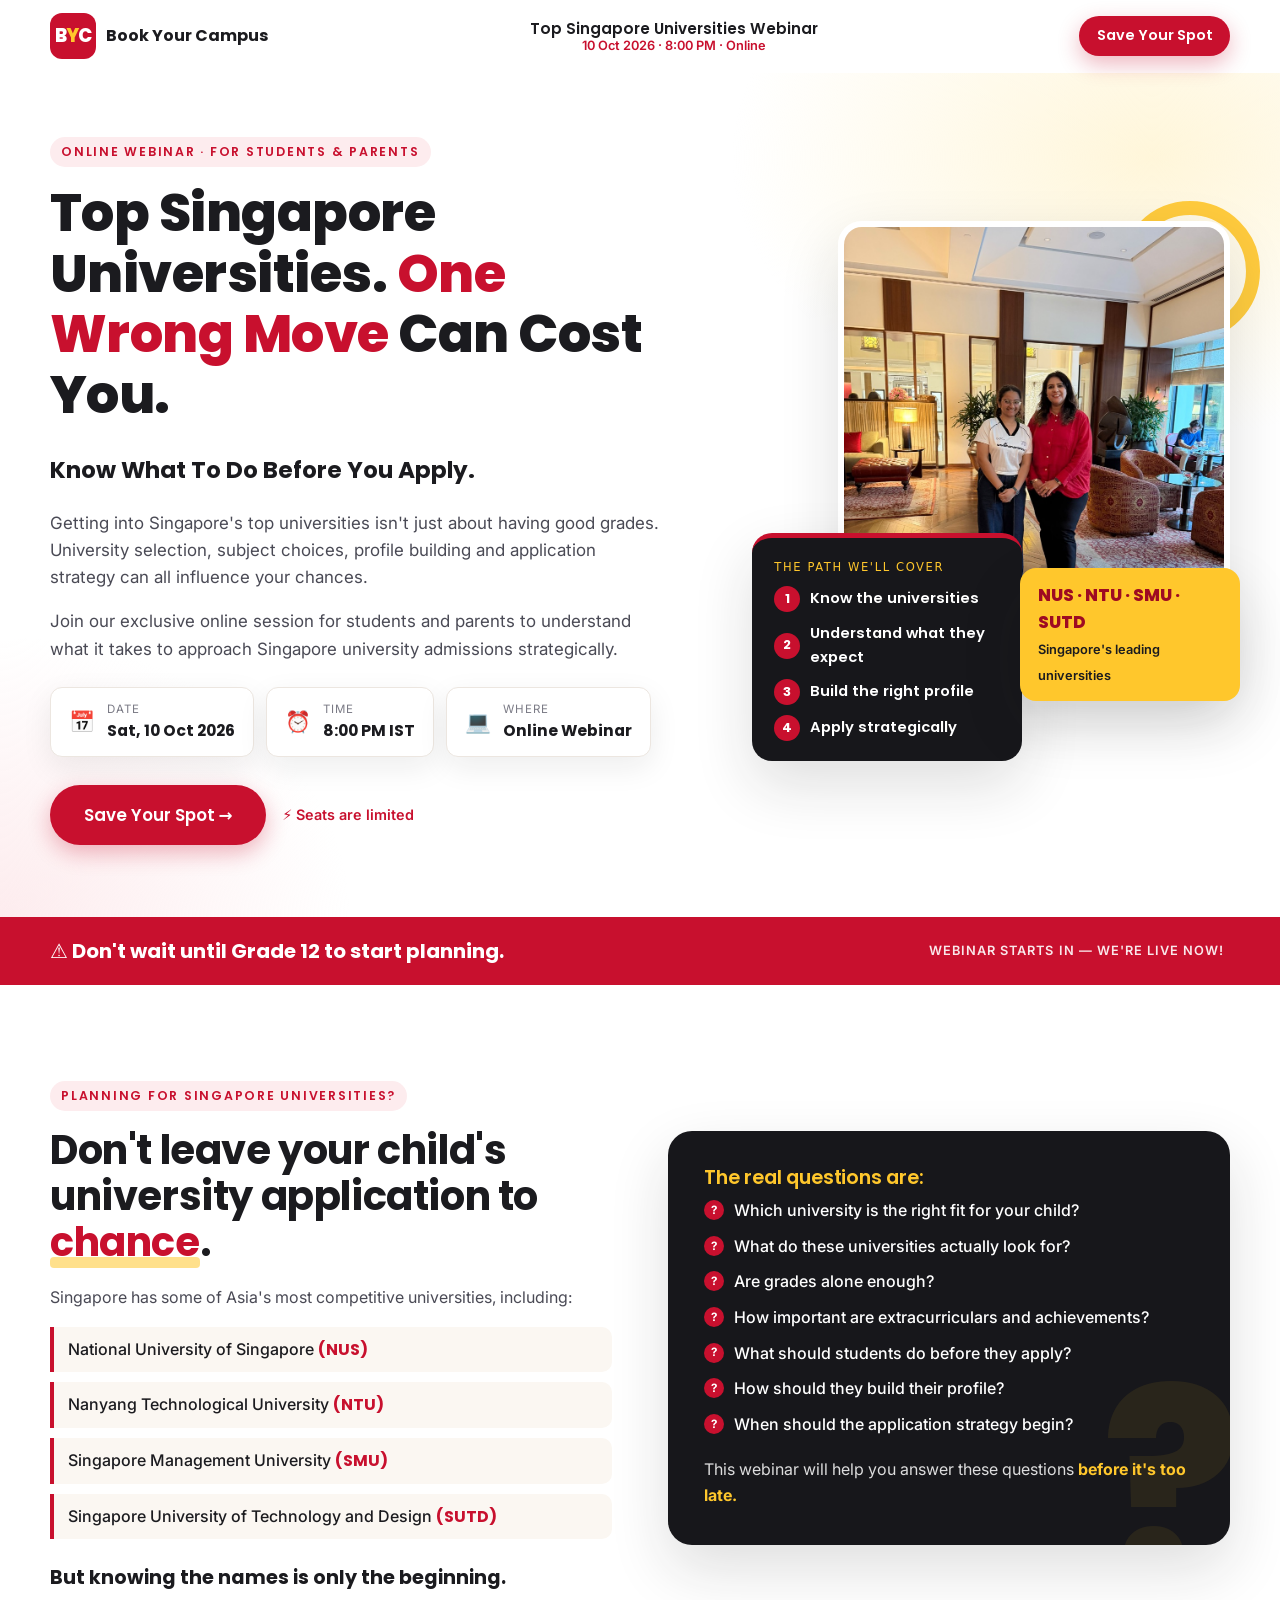
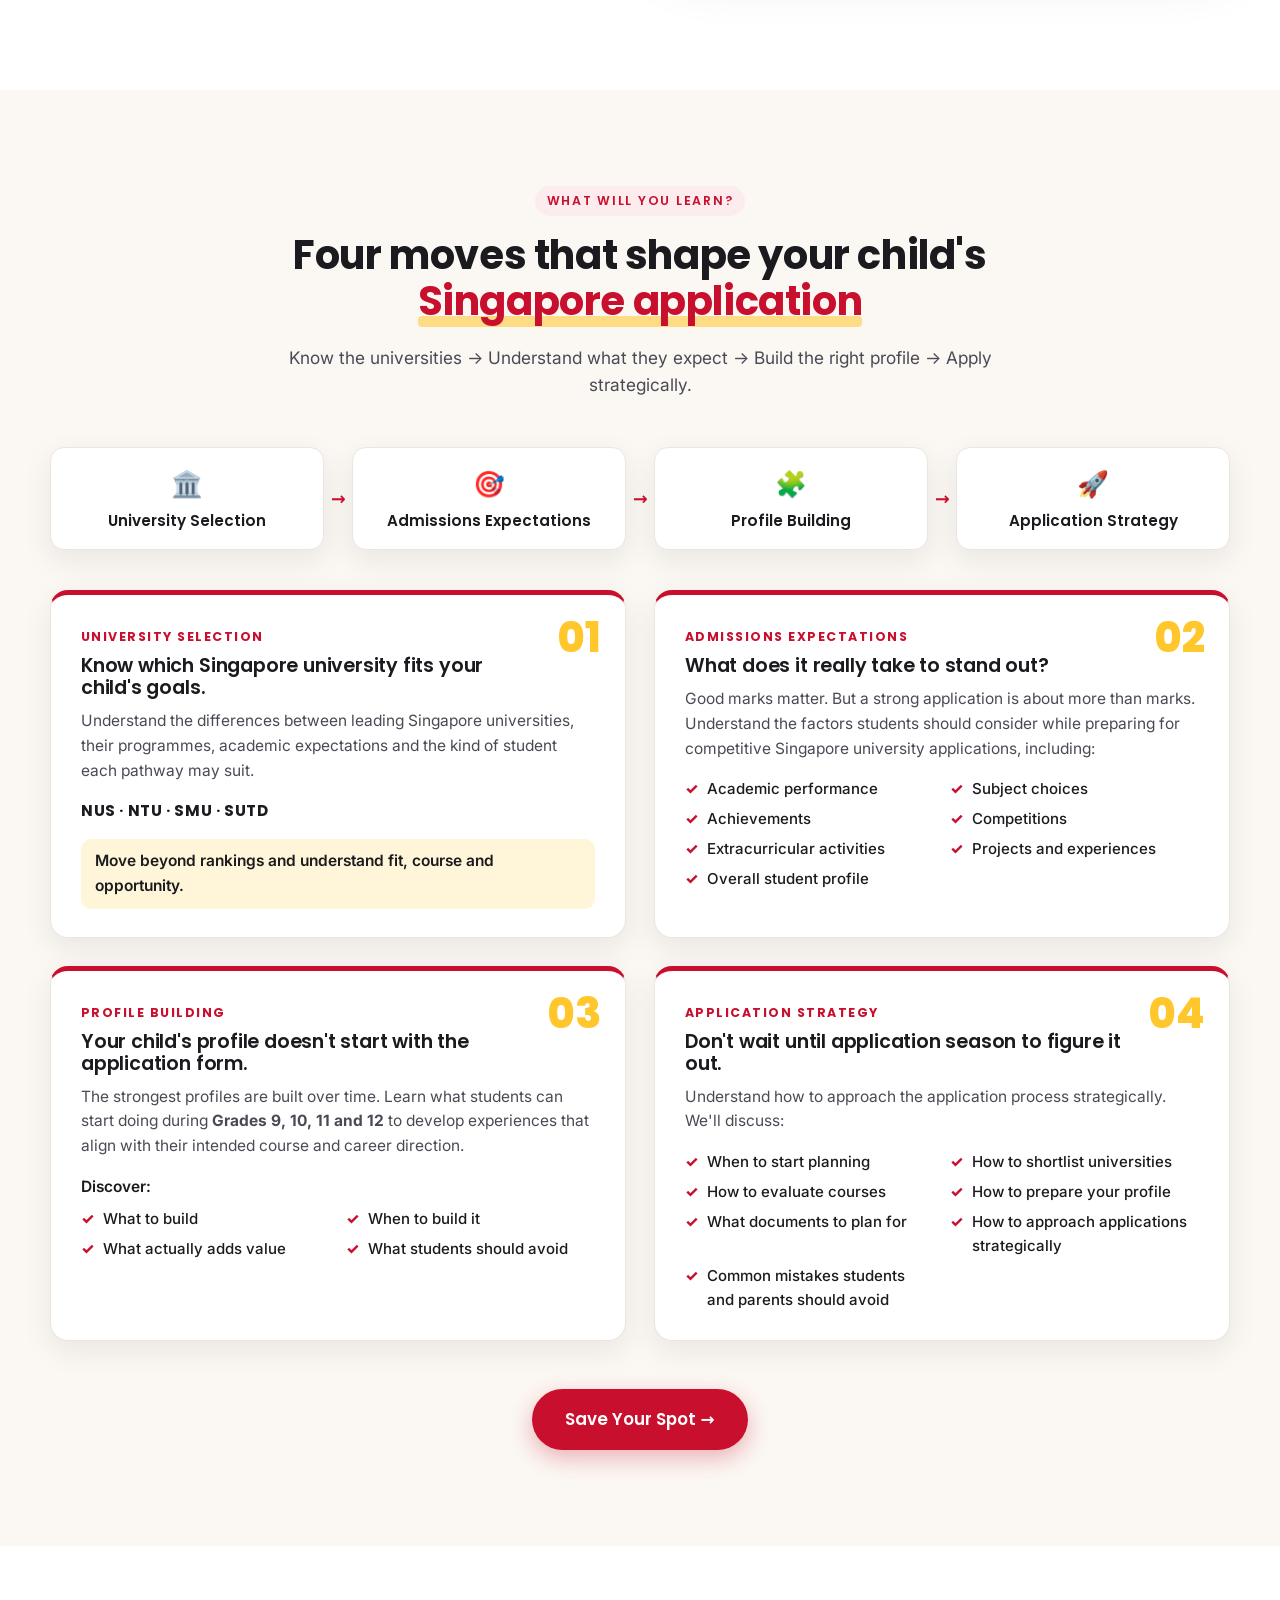
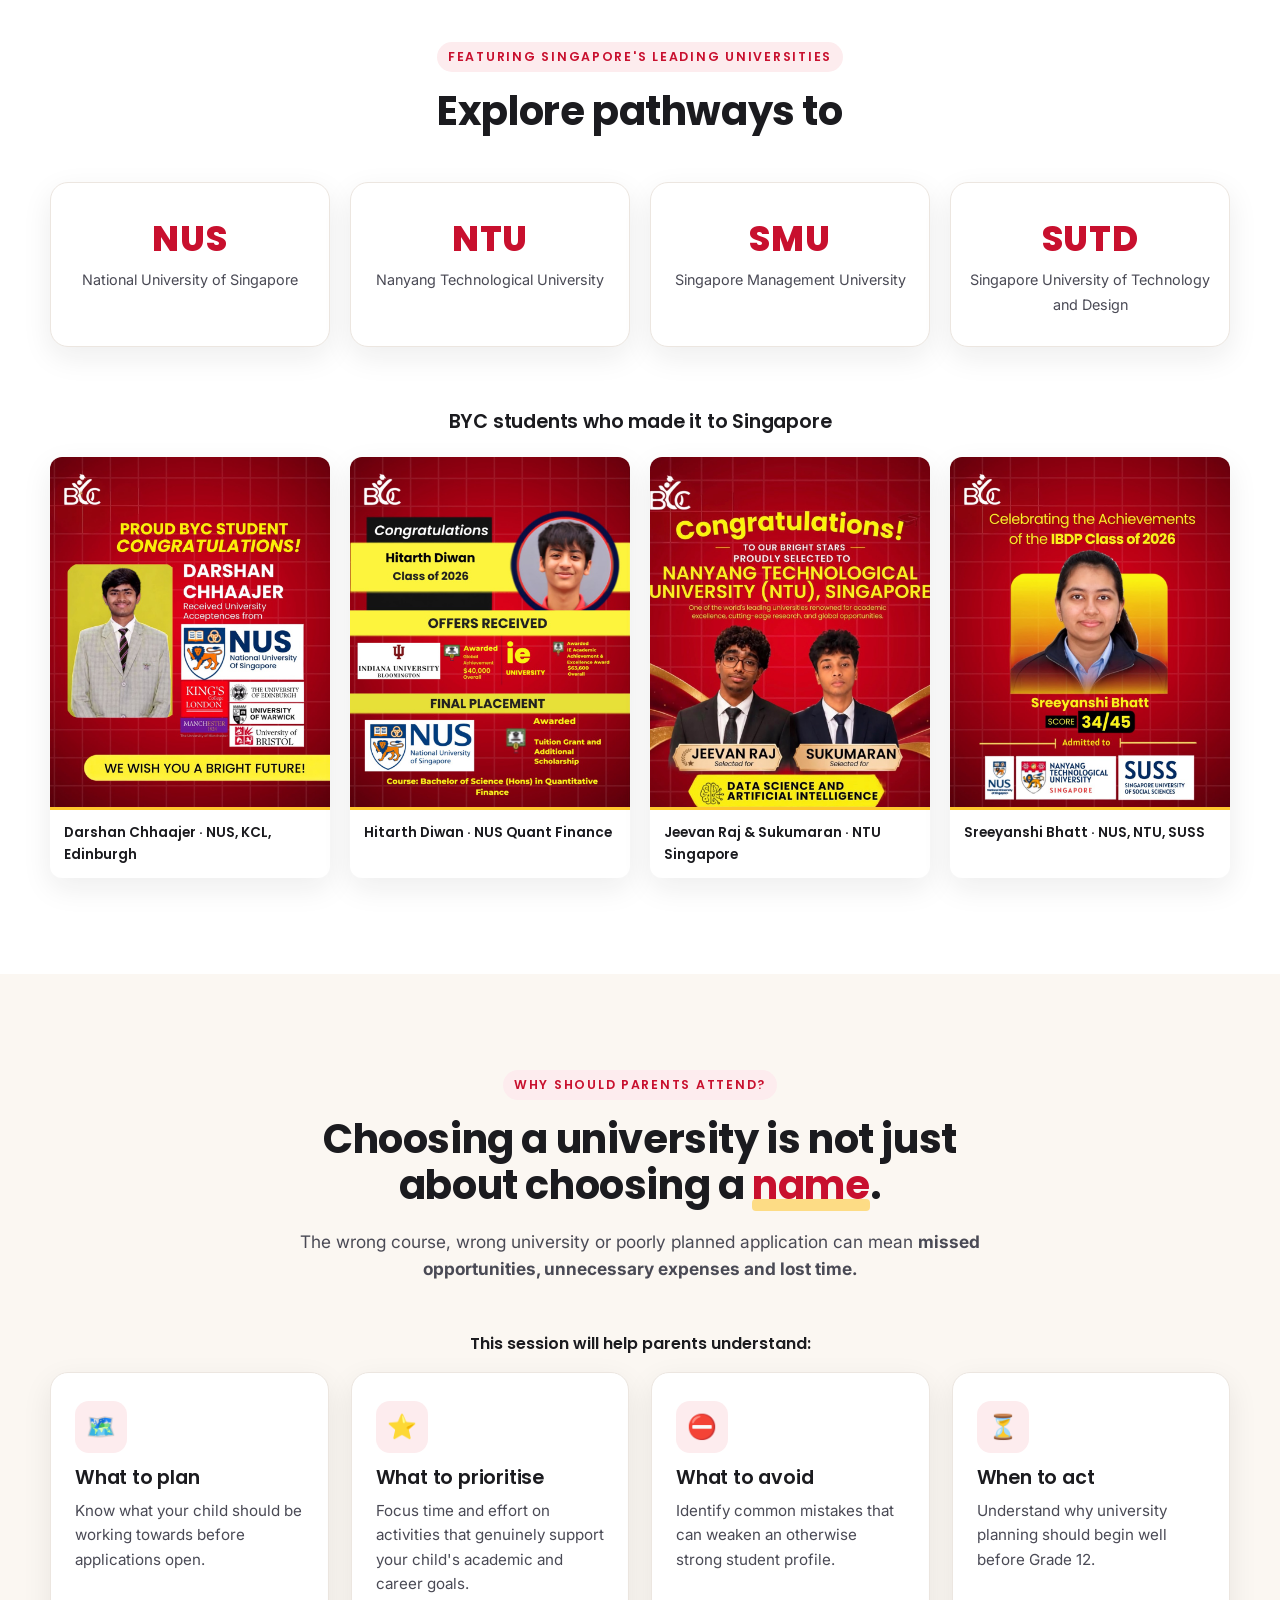
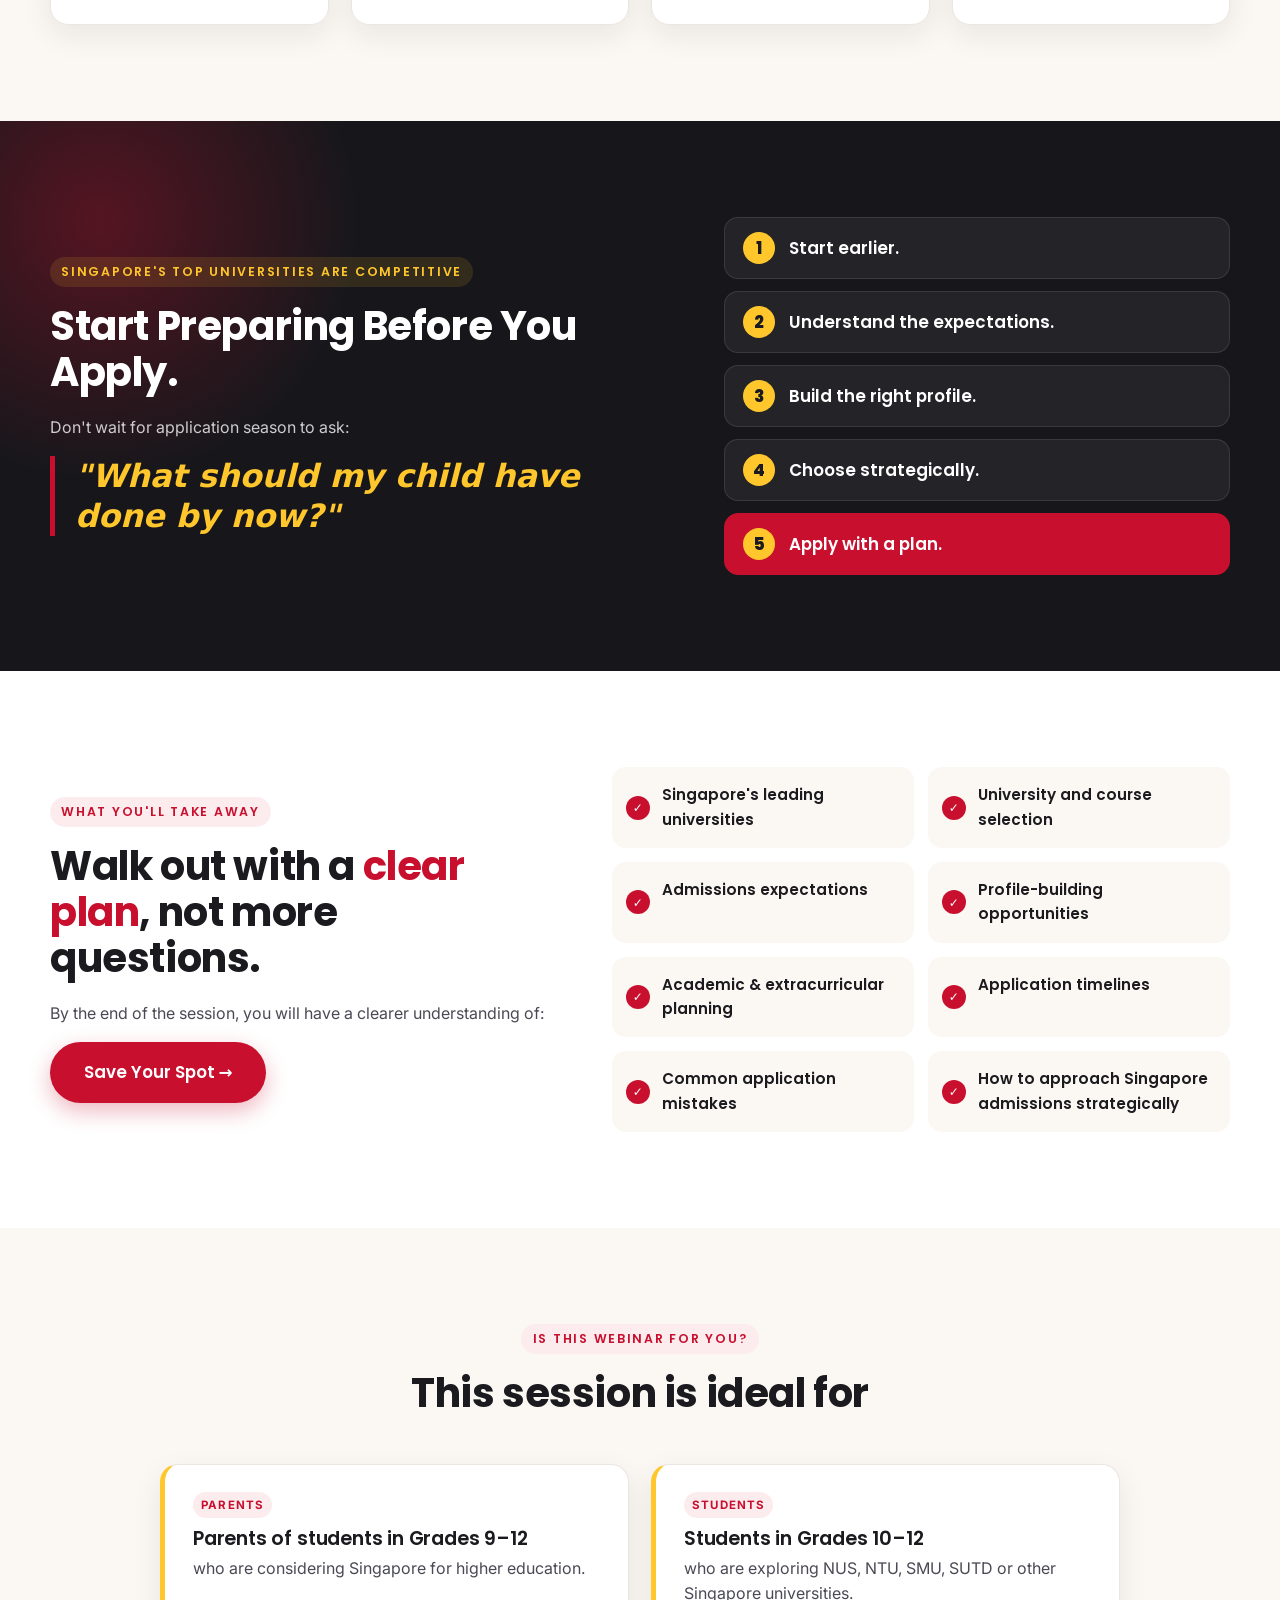
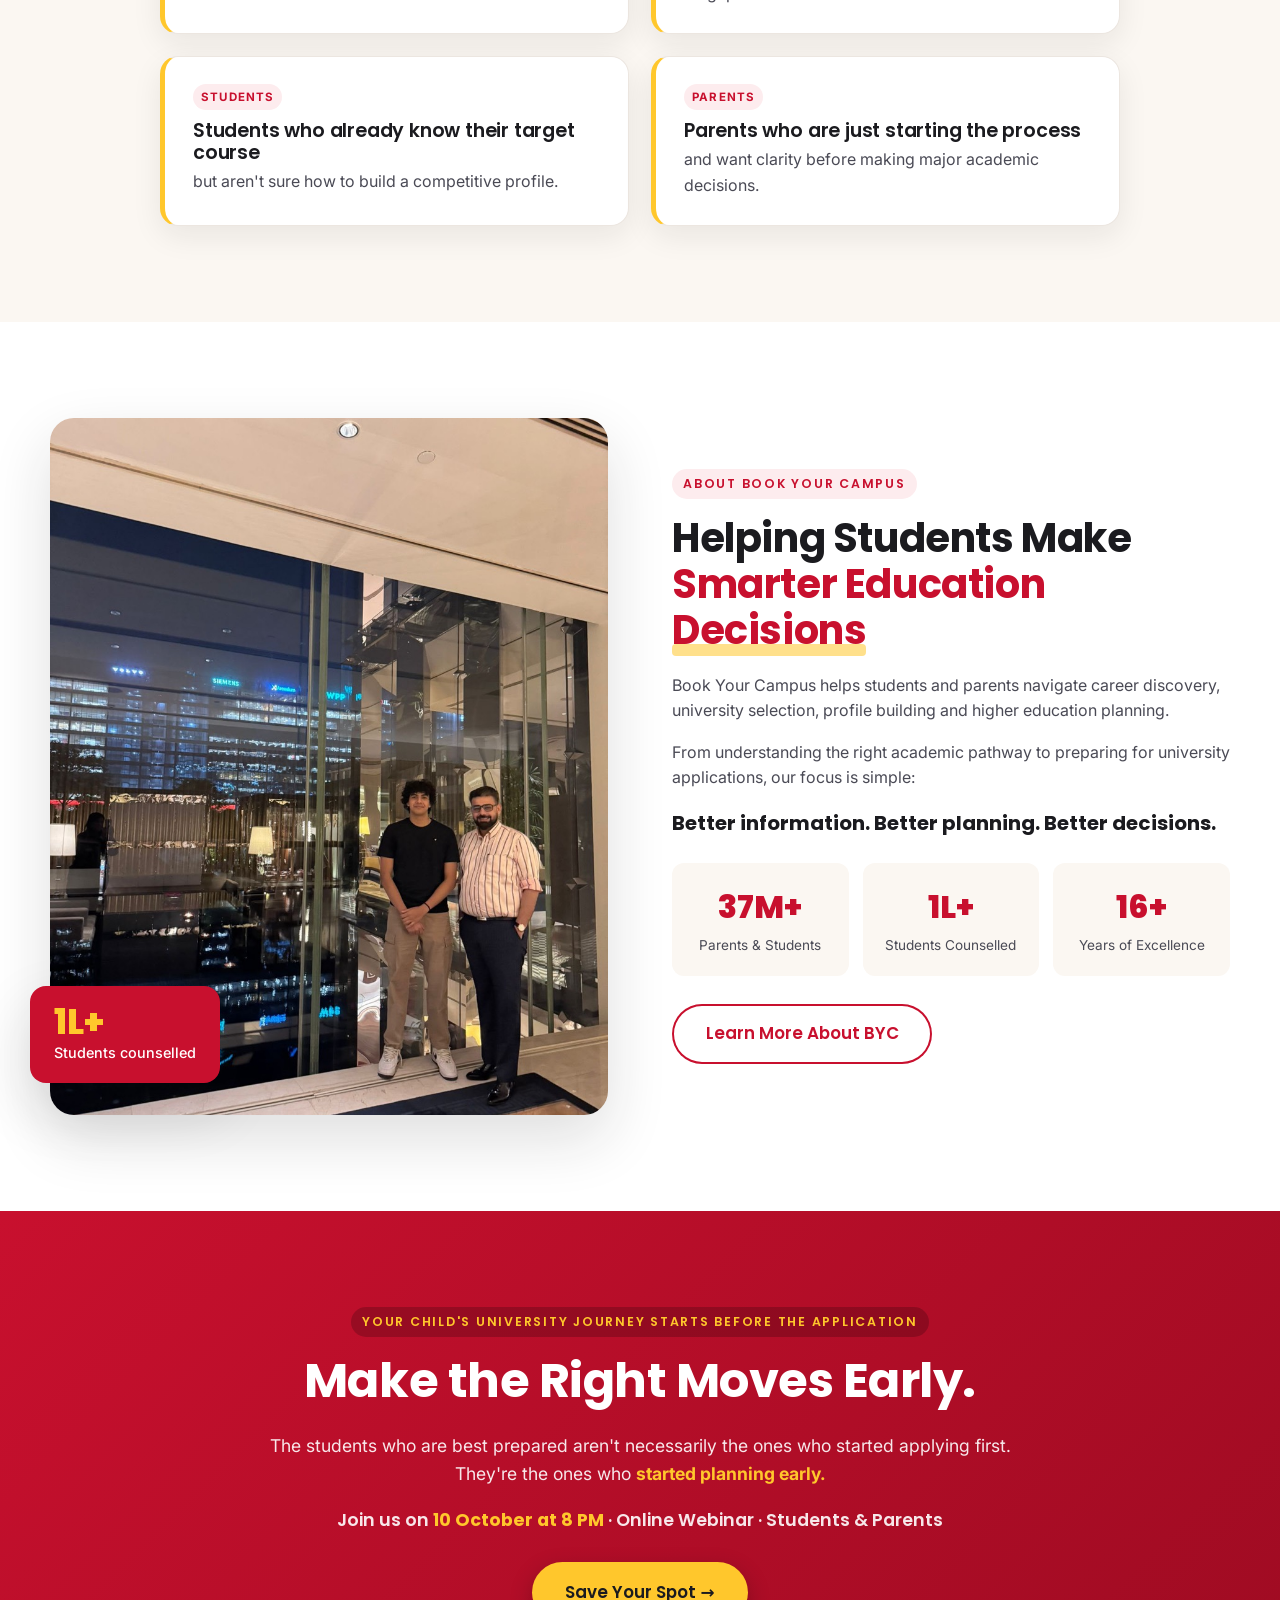
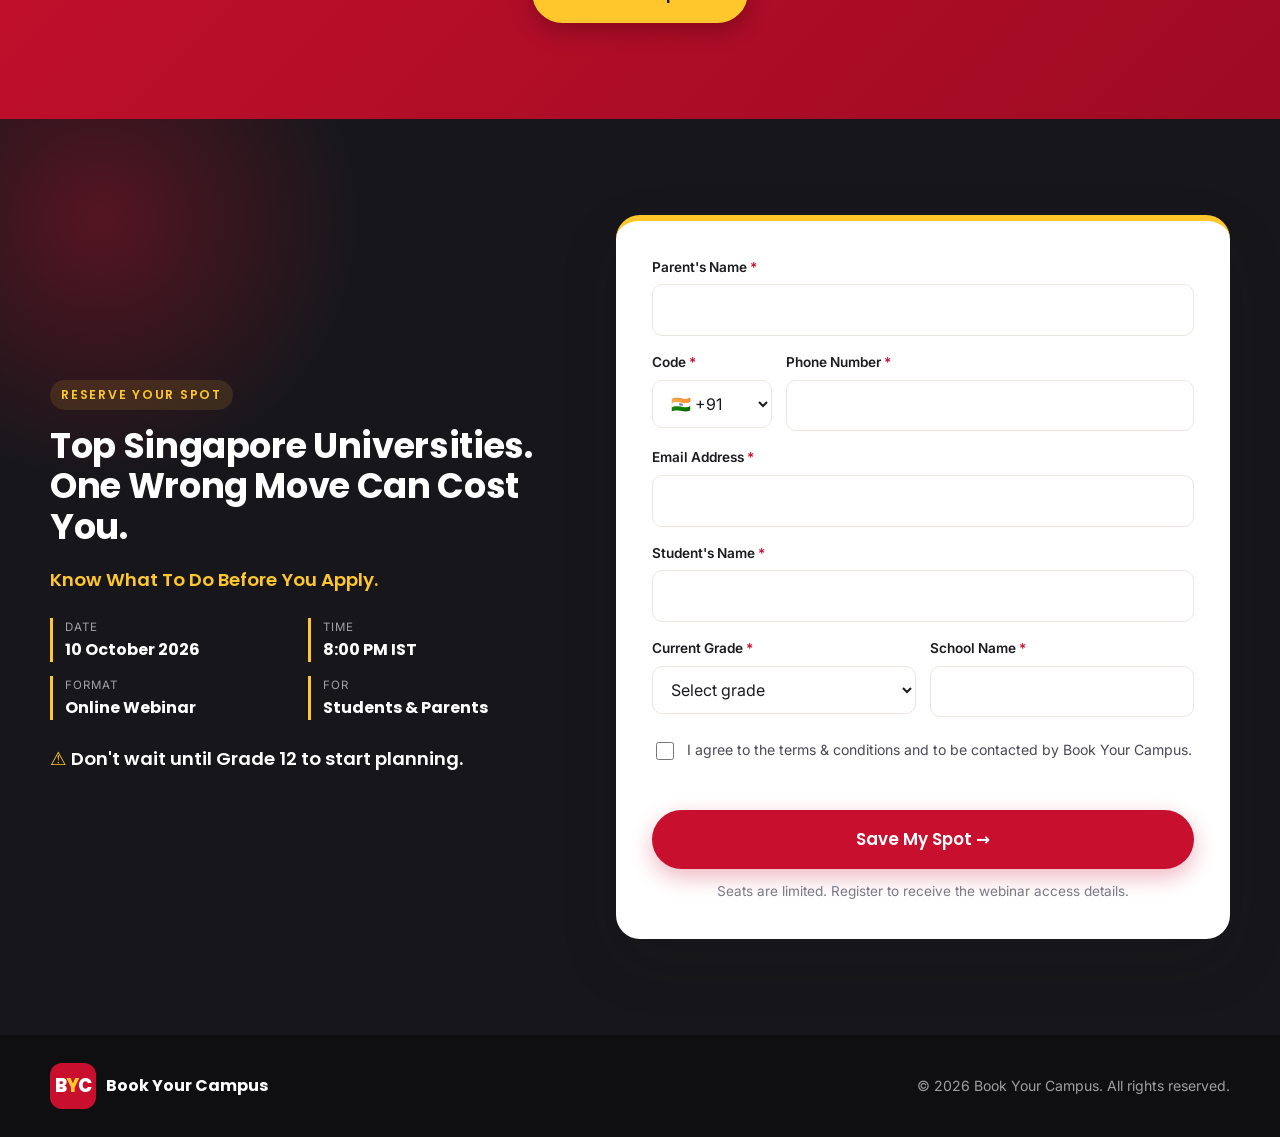
==== commit b8939718: "chnaeg in the code" ====
--- a/index.html
+++ b/index.html
@@ -3,8 +3,8 @@
 <head>
   <meta charset="UTF-8" />
   <meta name="viewport" content="width=device-width, initial-scale=1.0" />
-  <title>Careers in Design | Book Your Campus | Hyderabad – 10 Oct 2026</title>
-  <meta name="description" content="Attend an exclusive in-person session on Careers in Design by Book Your Campus (BYC). Hyderabad, 10 Oct 2026, 1:30 PM IST. For parents and students of Grades 10–12." />
+  <title>Top Singapore Universities Webinar | Book Your Campus | 10 Oct 2026</title>
+  <meta name="description" content="Top Singapore Universities. One wrong move can cost you. Join Book Your Campus's online webinar for students and parents on NUS, NTU, SMU and SUTD: university selection, admissions expectations, profile building and application strategy. 10 Oct 2026, 8:00 PM." />
   <meta name="theme-color" content="#C8102E" />
 
   <link rel="preconnect" href="https://fonts.googleapis.com" />
@@ -22,213 +22,335 @@
         <span class="logo-text">Book Your Campus</span>
       </a>
       <div class="header-meta">
-        <span class="header-title">CCS – Careers in Design</span>
-        <span class="header-date">10 Oct, 2026</span>
-      </div>
-      <a href="#register" class="btn btn-primary btn-sm">Register Now</a>
+        <span class="header-title">Top Singapore Universities Webinar</span>
+        <span class="header-date">10 Oct 2026 · 8:00 PM · Online</span>
+      </div>
+      <a href="#register" class="btn btn-primary btn-sm">Save Your Spot</a>
     </div>
   </header>
 
   <main>
 
-    <!-- ============ HERO ============ -->
+    <!-- ============ 1. HERO ============ -->
     <section class="hero">
       <div class="container hero-grid">
         <div class="hero-copy reveal">
-          <span class="eyebrow">Free In-Person Session · Hyderabad</span>
-          <h1>Attend an Exclusive In-Person Session on <span class="hl">Careers in Design</span></h1>
-          <p class="lead">For parents and students of <strong>Grades 10–12</strong> who want clarity on design careers, studying abroad and what to start doing now.</p>
+          <span class="eyebrow">Online Webinar · For Students &amp; Parents</span>
+          <h1>Top Singapore Universities. <span class="hl">One Wrong Move</span> Can Cost You.</h1>
+          <p class="hero-sub">Know What To Do Before You Apply.</p>
+          <p class="lead">Getting into Singapore's top universities isn't just about having good grades. University selection, subject choices, profile building and application strategy can all influence your chances.</p>
+          <p class="lead">Join our exclusive online session for students and parents to understand what it takes to approach Singapore university admissions strategically.</p>
 
           <ul class="hero-details">
-            <li><span class="ic">📅</span><div><small>Date</small><strong>Sat, Oct 10, 2026</strong></div></li>
-            <li><span class="ic">⏰</span><div><small>Time</small><strong>1:30 PM IST</strong></div></li>
-            <li><span class="ic">📍</span><div><small>City</small><strong>Hyderabad</strong></div></li>
+            <li><span class="ic">📅</span><div><small>Date</small><strong>Sat, 10 Oct 2026</strong></div></li>
+            <li><span class="ic">⏰</span><div><small>Time</small><strong>8:00 PM IST</strong></div></li>
+            <li><span class="ic">💻</span><div><small>Where</small><strong>Online Webinar</strong></div></li>
           </ul>
 
           <div class="hero-cta">
-            <a href="#register" class="btn btn-primary btn-lg">Register Now – It's Free</a>
-            <span class="seats-note">⚡ Limited seats available</span>
+            <a href="#register" class="btn btn-primary btn-lg">Save Your Spot →</a>
+            <span class="seats-note">⚡ Seats are limited</span>
           </div>
         </div>
 
         <div class="hero-visual reveal">
-          <div class="hero-photo hero-photo-main">
-            <img src="assets/images/mentor-student-2.jpg" alt="BYC mentor with a student" />
-          </div>
-          <div class="hero-photo hero-photo-sub">
-            <img src="assets/images/mentor-student-1.jpg" alt="BYC mentor with a student" />
+          <div class="hero-photo">
+            <img src="assets/images/mentor-student-2.jpg" alt="BYC counsellor guiding a student" />
+          </div>
+          <div class="path-card">
+            <span class="path-title">The path we'll cover</span>
+            <ol class="path-steps">
+              <li><span>1</span>Know the universities</li>
+              <li><span>2</span>Understand what they expect</li>
+              <li><span>3</span>Build the right profile</li>
+              <li><span>4</span>Apply strategically</li>
+            </ol>
           </div>
           <div class="hero-badge">
-            <strong>USD 300k</strong>
-            <span>scholarship won by a BYC student</span>
-          </div>
-        </div>
-      </div>
-
-      <div class="container">
-        <div class="trust-bar reveal">
-          <div class="trust-item"><strong>45M+</strong><span>Parents &amp; students trust us</span></div>
-          <div class="trust-item"><strong>$40M+</strong><span>Scholarships secured</span></div>
-          <div class="trust-item"><strong>1,00,000+</strong><span>Students guided to top universities</span></div>
-        </div>
-      </div>
-    </section>
-
-    <!-- ============ WHO THIS SESSION IS FOR ============ -->
-    <section class="section" id="session">
+            <strong>NUS · NTU · SMU · SUTD</strong>
+            <span>Singapore's leading universities</span>
+          </div>
+        </div>
+      </div>
+    </section>
+
+    <!-- Urgency strip -->
+    <div class="urgency-strip">
+      <div class="container urgency-inner">
+        <p class="urgency-line">⚠ Don't wait until Grade 12 to start planning.</p>
+        <div class="countdown" id="countdown" data-target="2026-10-10T20:00:00+05:30" aria-live="polite">
+          <span class="countdown-label">Webinar starts in</span>
+          <div><span data-unit="days">00</span><small>Days</small></div>
+          <div><span data-unit="hours">00</span><small>Hrs</small></div>
+          <div><span data-unit="minutes">00</span><small>Min</small></div>
+          <div><span data-unit="seconds">00</span><small>Sec</small></div>
+        </div>
+      </div>
+    </div>
+
+    <!-- ============ 2. THE PROBLEM ============ -->
+    <section class="section" id="problem">
+      <div class="container problem-grid">
+        <div class="problem-copy reveal">
+          <span class="eyebrow">Planning for Singapore Universities?</span>
+          <h2>Don't leave your child's university application to <span class="hl">chance</span>.</h2>
+          <p>Singapore has some of Asia's most competitive universities, including:</p>
+          <ul class="uni-chips">
+            <li>National University of Singapore <b>(NUS)</b></li>
+            <li>Nanyang Technological University <b>(NTU)</b></li>
+            <li>Singapore Management University <b>(SMU)</b></li>
+            <li>Singapore University of Technology and Design <b>(SUTD)</b></li>
+          </ul>
+          <p class="problem-kicker">But knowing the names is only the beginning.</p>
+        </div>
+
+        <div class="questions reveal">
+          <h3>The real questions are:</h3>
+          <ul>
+            <li>Which university is the right fit for your child?</li>
+            <li>What do these universities actually look for?</li>
+            <li>Are grades alone enough?</li>
+            <li>How important are extracurriculars and achievements?</li>
+            <li>What should students do before they apply?</li>
+            <li>How should they build their profile?</li>
+            <li>When should the application strategy begin?</li>
+          </ul>
+          <p class="questions-foot">This webinar will help you answer these questions <strong>before it's too late.</strong></p>
+        </div>
+      </div>
+    </section>
+
+    <!-- ============ 3. FOUR-PART FRAMEWORK ============ -->
+    <section class="section section-alt" id="learn">
       <div class="container">
         <div class="section-head reveal">
-          <span class="eyebrow">Who This Session Is For</span>
-          <h2>Built for students &amp; parents seeking <span class="hl">clarity</span></h2>
-          <p>On careers, higher education and future-ready opportunities in design.</p>
-        </div>
-
-        <div class="cards">
-          <article class="card reveal">
-            <div class="card-img"><img src="assets/images/mentor-student-2.jpg" alt="Student with BYC mentor" loading="lazy" /></div>
-            <div class="card-body">
-              <span class="card-num">01</span>
-              <h3>Future-Ready Design Careers</h3>
-              <p>Explore opportunities in Product Design, UI/UX, Fashion, Transportation Design, and Robotics &amp; Human-Centered Design.</p>
-            </div>
-          </article>
-          <article class="card reveal">
-            <div class="card-img"><img src="assets/images/mentor-student-3.jpg" alt="Student with BYC mentor" loading="lazy" /></div>
-            <div class="card-body">
-              <span class="card-num">02</span>
-              <h3>Study Design in the US</h3>
-              <p>Understand admissions processes, popular majors, course structures and global opportunities.</p>
-            </div>
-          </article>
-          <article class="card reveal">
-            <div class="card-img"><img src="assets/images/patrina-finova.jpg" alt="BYC student builder Patrina Jenaras" loading="lazy" /></div>
-            <div class="card-body">
-              <span class="card-num">03</span>
-              <h3>Portfolio, Preparation &amp; Next Steps</h3>
-              <p>Learn about portfolio building, application timelines and what Grade 10–12 students should start doing now.</p>
-            </div>
-          </article>
-        </div>
-      </div>
-    </section>
-
-    <!-- ============ MEET YOUR HOST ============ -->
-    <!-- TODO: replace host name, title and credentials with the actual BYC speaker details -->
-    <section class="section section-alt" id="host">
-      <div class="container host-grid">
-        <div class="host-photo reveal">
-          <img src="assets/images/award-summit.jpg" alt="BYC founders receiving the Certificate of Excellence at The Education Summit" loading="lazy" />
-          <div class="host-photo-tag">🏆 Certificate of Excellence – The Education Summit</div>
-        </div>
-        <div class="host-copy reveal">
-          <span class="eyebrow">Meet Your Host</span>
-          <h2>Book Your Campus <span class="hl">Leadership</span></h2>
-          <p class="host-role">Founders, Book Your Campus (BYC) · Award-winning Career &amp; Admissions Counsellors</p>
-
-          <div class="host-stats">
-            <div><strong>20+</strong><span>Years of experience</span></div>
-            <div><strong>1L+</strong><span>Students counselled</span></div>
-            <div><strong>100Cr+</strong><span>In scholarships</span></div>
-          </div>
-
-          <ul class="checklist">
-            <li>Recognised for Excellence in Coaching &amp; Admission Counselling</li>
-            <li>Helped students access ₹100 Cr+ in scholarships</li>
-            <li>Expertise in Ivy League &amp; global university admissions</li>
-            <li>Career planning, college applications &amp; scholarship strategy</li>
-          </ul>
-
-          <blockquote class="quote">
-            “Every student deserves access to their dream university — the right guidance makes all the difference.”
-          </blockquote>
-        </div>
-      </div>
-    </section>
-
-    <!-- ============ EVENT DETAILS + COUNTDOWN ============ -->
-    <section class="section" id="event">
-      <div class="container">
-        <div class="event-card reveal">
-          <div class="cal">
-            <span class="cal-month">OCT</span>
-            <span class="cal-day">10</span>
-            <span class="cal-year">2026 · Saturday</span>
-          </div>
-
-          <div class="event-info">
-            <span class="eyebrow">Event Details</span>
-            <h2>Careers in Design – Hyderabad</h2>
-            <div class="event-grid">
-              <div><small>Date</small><strong>Oct 10, 2026 (Saturday)</strong></div>
-              <div><small>Time</small><strong>1:30 PM IST</strong></div>
-              <div><small>City</small><strong>Hyderabad</strong></div>
-              <div><small>Venue</small><strong>Hyatt Place</strong></div>
-            </div>
-
-            <div class="countdown" id="countdown" data-target="2026-10-10T13:30:00+05:30" aria-live="polite">
-              <div><span data-unit="days">00</span><small>Days</small></div>
-              <div><span data-unit="hours">00</span><small>Hours</small></div>
-              <div><span data-unit="minutes">00</span><small>Minutes</small></div>
-              <div><span data-unit="seconds">00</span><small>Seconds</small></div>
-            </div>
-
-            <div class="event-cta">
-              <a href="#register" class="btn btn-primary btn-lg">Save Your Seat Now</a>
-              <span class="seats-note">Limited seats available — register early.</span>
-            </div>
-          </div>
-        </div>
-      </div>
-    </section>
-
-    <!-- ============ STUDENT SUCCESS WALL ============ -->
-    <section class="section section-alt" id="results">
+          <span class="eyebrow">What Will You Learn?</span>
+          <h2>Four moves that shape your child's <span class="hl">Singapore application</span></h2>
+          <p>Know the universities → Understand what they expect → Build the right profile → Apply strategically.</p>
+        </div>
+
+        <ol class="flow reveal" aria-label="The four-part framework">
+          <li><span class="flow-ic">🏛️</span>University Selection</li>
+          <li><span class="flow-ic">🎯</span>Admissions Expectations</li>
+          <li><span class="flow-ic">🧩</span>Profile Building</li>
+          <li><span class="flow-ic">🚀</span>Application Strategy</li>
+        </ol>
+
+        <div class="pillars">
+          <article class="pillar reveal">
+            <span class="pillar-num">01</span>
+            <span class="pillar-tag">University Selection</span>
+            <h3>Know which Singapore university fits your child's goals.</h3>
+            <p>Understand the differences between leading Singapore universities, their programmes, academic expectations and the kind of student each pathway may suit.</p>
+            <p class="pillar-unis">NUS · NTU · SMU · SUTD</p>
+            <p class="pillar-note">Move beyond rankings and understand fit, course and opportunity.</p>
+          </article>
+
+          <article class="pillar reveal">
+            <span class="pillar-num">02</span>
+            <span class="pillar-tag">Admissions Expectations</span>
+            <h3>What does it really take to stand out?</h3>
+            <p>Good marks matter. But a strong application is about more than marks. Understand the factors students should consider while preparing for competitive Singapore university applications, including:</p>
+            <ul class="tick-list">
+              <li>Academic performance</li>
+              <li>Subject choices</li>
+              <li>Achievements</li>
+              <li>Competitions</li>
+              <li>Extracurricular activities</li>
+              <li>Projects and experiences</li>
+              <li>Overall student profile</li>
+            </ul>
+          </article>
+
+          <article class="pillar reveal">
+            <span class="pillar-num">03</span>
+            <span class="pillar-tag">Profile Building</span>
+            <h3>Your child's profile doesn't start with the application form.</h3>
+            <p>The strongest profiles are built over time. Learn what students can start doing during <strong>Grades 9, 10, 11 and 12</strong> to develop experiences that align with their intended course and career direction.</p>
+            <p class="pillar-sub">Discover:</p>
+            <ul class="tick-list">
+              <li>What to build</li>
+              <li>When to build it</li>
+              <li>What actually adds value</li>
+              <li>What students should avoid</li>
+            </ul>
+          </article>
+
+          <article class="pillar reveal">
+            <span class="pillar-num">04</span>
+            <span class="pillar-tag">Application Strategy</span>
+            <h3>Don't wait until application season to figure it out.</h3>
+            <p>Understand how to approach the application process strategically. We'll discuss:</p>
+            <ul class="tick-list">
+              <li>When to start planning</li>
+              <li>How to shortlist universities</li>
+              <li>How to evaluate courses</li>
+              <li>How to prepare your profile</li>
+              <li>What documents to plan for</li>
+              <li>How to approach applications strategically</li>
+              <li>Common mistakes students and parents should avoid</li>
+            </ul>
+          </article>
+        </div>
+
+        <div class="center-cta reveal">
+          <a href="#register" class="btn btn-primary btn-lg">Save Your Spot →</a>
+        </div>
+      </div>
+    </section>
+
+    <!-- ============ 4. UNIVERSITIES ============ -->
+    <section class="section" id="universities">
       <div class="container">
         <div class="section-head reveal">
-          <span class="eyebrow">Our Students, Our Pride</span>
-          <h2>Results that speak for <span class="hl">themselves</span></h2>
-          <p>Stanford, NUS, NTU, LSE, King's College, Edinburgh — and scholarships worth crores.</p>
-        </div>
-
-        <div class="filters reveal" role="tablist">
-          <button class="filter active" data-filter="all">All</button>
-          <button class="filter" data-filter="admit">University Admits</button>
-          <button class="filter" data-filter="award">Awards &amp; Olympiads</button>
-          <button class="filter" data-filter="score">Top Scores</button>
-        </div>
-
-        <div class="wall" id="wall">
-          <figure class="wall-item" data-cat="admit"><img src="assets/images/sanjana-chauhan.jpg" alt="Sanjana Chauhan – Stanford University" loading="lazy" /><figcaption>Sanjana Chauhan · Stanford University</figcaption></figure>
-          <figure class="wall-item" data-cat="admit"><img src="assets/images/torita-chakravarty.jpg" alt="Torita Chakravarty – USD 300k scholarship" loading="lazy" /><figcaption>Torita Chakravarty · USD 300k Scholarship</figcaption></figure>
-          <figure class="wall-item" data-cat="admit"><img src="assets/images/darshan-chhaajer.jpg" alt="Darshan Chhaajer – NUS, KCL, Edinburgh" loading="lazy" /><figcaption>Darshan Chhaajer · NUS, KCL, Edinburgh</figcaption></figure>
-          <figure class="wall-item" data-cat="admit"><img src="assets/images/hitarth-diwan.jpg" alt="Hitarth Diwan – NUS Quantitative Finance" loading="lazy" /><figcaption>Hitarth Diwan · NUS Quant Finance</figcaption></figure>
-          <figure class="wall-item" data-cat="admit"><img src="assets/images/piya-nagrani.jpg" alt="Piya Hiren Nagrani – LSE and scholarships" loading="lazy" /><figcaption>Piya Nagrani · LSE + Scholarships</figcaption></figure>
-          <figure class="wall-item" data-cat="admit"><img src="assets/images/ntu-selection.jpg" alt="Jeevan Raj and Sukumaran – NTU Singapore" loading="lazy" /><figcaption>Jeevan Raj &amp; Sukumaran · NTU Singapore</figcaption></figure>
-          <figure class="wall-item" data-cat="admit score"><img src="assets/images/sreeyanshi-bhatt.jpg" alt="Sreeyanshi Bhatt – NUS, NTU, SUSS" loading="lazy" /><figcaption>Sreeyanshi Bhatt · NUS, NTU, SUSS</figcaption></figure>
-          <figure class="wall-item" data-cat="score"><img src="assets/images/sat-scores.jpg" alt="SAT scores 1580 and 1530" loading="lazy" /><figcaption>SAT 1580 &amp; 1530 / 1600</figcaption></figure>
-          <figure class="wall-item" data-cat="award"><img src="assets/images/krishiv-bhatia.jpg" alt="Krishiv Bhatia – Physics World Cup" loading="lazy" /><figcaption>Krishiv Bhatia · Physics World Cup</figcaption></figure>
-          <figure class="wall-item" data-cat="award"><img src="assets/images/rachit-gianchandani.jpg" alt="Rachit Gianchandani – Young Achiever 2025" loading="lazy" /><figcaption>Rachit Gianchandani · Young Achiever 2025</figcaption></figure>
-          <figure class="wall-item" data-cat="award"><img src="assets/images/om-mandloi.jpg" alt="Om Mandloi – John Locke Essay Prize" loading="lazy" /><figcaption>Om Mandloi · John Locke Essay Prize</figcaption></figure>
-          <figure class="wall-item" data-cat="award"><img src="assets/images/kunjal-malhotra.jpg" alt="Kunjal Malhotra – Indian Space Olympiad" loading="lazy" /><figcaption>Kunjal Malhotra · Space Olympiad</figcaption></figure>
-          <figure class="wall-item" data-cat="award"><img src="assets/images/patrina-finova.jpg" alt="Patrina Jenaras – FINOVA student builder" loading="lazy" /><figcaption>Patrina Jenaras · Built FINOVA</figcaption></figure>
-        </div>
-      </div>
-    </section>
-
-    <!-- ============ WHO WE ARE ============ -->
+          <span class="eyebrow">Featuring Singapore's Leading Universities</span>
+          <h2>Explore pathways to</h2>
+        </div>
+
+        <!-- TODO: swap the text marks below for the official university logos used in the creative -->
+        <div class="unis">
+          <div class="uni reveal"><strong>NUS</strong><span>National University of Singapore</span></div>
+          <div class="uni reveal"><strong>NTU</strong><span>Nanyang Technological University</span></div>
+          <div class="uni reveal"><strong>SMU</strong><span>Singapore Management University</span></div>
+          <div class="uni reveal"><strong>SUTD</strong><span>Singapore University of Technology and Design</span></div>
+        </div>
+
+        <div class="admits reveal">
+          <h3>BYC students who made it to Singapore</h3>
+          <div class="wall" id="wall">
+            <figure class="wall-item"><img src="assets/images/darshan-chhaajer.jpg" alt="Darshan Chhaajer – NUS, KCL, Edinburgh" loading="lazy" /><figcaption>Darshan Chhaajer · NUS, KCL, Edinburgh</figcaption></figure>
+            <figure class="wall-item"><img src="assets/images/hitarth-diwan.jpg" alt="Hitarth Diwan – NUS Quantitative Finance" loading="lazy" /><figcaption>Hitarth Diwan · NUS Quant Finance</figcaption></figure>
+            <figure class="wall-item"><img src="assets/images/ntu-selection.jpg" alt="Jeevan Raj and Sukumaran – NTU Singapore" loading="lazy" /><figcaption>Jeevan Raj &amp; Sukumaran · NTU Singapore</figcaption></figure>
+            <figure class="wall-item"><img src="assets/images/sreeyanshi-bhatt.jpg" alt="Sreeyanshi Bhatt – NUS, NTU, SUSS" loading="lazy" /><figcaption>Sreeyanshi Bhatt · NUS, NTU, SUSS</figcaption></figure>
+          </div>
+        </div>
+      </div>
+    </section>
+
+    <!-- ============ 5. PARENT PAIN POINTS ============ -->
+    <section class="section section-alt" id="parents">
+      <div class="container">
+        <div class="section-head reveal">
+          <span class="eyebrow">Why Should Parents Attend?</span>
+          <h2>Choosing a university is not just about choosing a <span class="hl">name</span>.</h2>
+          <p>The wrong course, wrong university or poorly planned application can mean <strong>missed opportunities, unnecessary expenses and lost time.</strong></p>
+        </div>
+
+        <p class="pain-lead reveal">This session will help parents understand:</p>
+        <div class="pains">
+          <article class="pain reveal">
+            <span class="pain-ic">🗺️</span>
+            <h3>What to plan</h3>
+            <p>Know what your child should be working towards before applications open.</p>
+          </article>
+          <article class="pain reveal">
+            <span class="pain-ic">⭐</span>
+            <h3>What to prioritise</h3>
+            <p>Focus time and effort on activities that genuinely support your child's academic and career goals.</p>
+          </article>
+          <article class="pain reveal">
+            <span class="pain-ic">⛔</span>
+            <h3>What to avoid</h3>
+            <p>Identify common mistakes that can weaken an otherwise strong student profile.</p>
+          </article>
+          <article class="pain reveal">
+            <span class="pain-ic">⏳</span>
+            <h3>When to act</h3>
+            <p>Understand why university planning should begin well before Grade 12.</p>
+          </article>
+        </div>
+      </div>
+    </section>
+
+    <!-- Urgency band -->
+    <section class="section section-dark urgency-band">
+      <div class="container urgency-band-grid">
+        <div class="reveal">
+          <span class="eyebrow eyebrow-light">Singapore's Top Universities Are Competitive</span>
+          <h2>Start Preparing Before You Apply.</h2>
+          <p>Don't wait for application season to ask:</p>
+          <blockquote class="big-quote">"What should my child have done by now?"</blockquote>
+        </div>
+        <ol class="ladder reveal">
+          <li>Start earlier.</li>
+          <li>Understand the expectations.</li>
+          <li>Build the right profile.</li>
+          <li>Choose strategically.</li>
+          <li>Apply with a plan.</li>
+        </ol>
+      </div>
+    </section>
+
+    <!-- ============ 6. WHAT YOU'LL TAKE AWAY ============ -->
+    <section class="section" id="takeaways">
+      <div class="container takeaway-grid">
+        <div class="reveal">
+          <span class="eyebrow">What You'll Take Away</span>
+          <h2>Walk out with a <span class="hl">clear plan</span>, not more questions.</h2>
+          <p>By the end of the session, you will have a clearer understanding of:</p>
+          <a href="#register" class="btn btn-primary btn-lg">Save Your Spot →</a>
+        </div>
+        <ul class="takeaways reveal">
+          <li>Singapore's leading universities</li>
+          <li>University and course selection</li>
+          <li>Admissions expectations</li>
+          <li>Profile-building opportunities</li>
+          <li>Academic &amp; extracurricular planning</li>
+          <li>Application timelines</li>
+          <li>Common application mistakes</li>
+          <li>How to approach Singapore admissions strategically</li>
+        </ul>
+      </div>
+    </section>
+
+    <!-- ============ 7. WHO SHOULD ATTEND ============ -->
+    <section class="section section-alt" id="audience">
+      <div class="container">
+        <div class="section-head reveal">
+          <span class="eyebrow">Is This Webinar For You?</span>
+          <h2>This session is ideal for</h2>
+        </div>
+        <div class="audience">
+          <article class="aud reveal">
+            <span class="aud-tag">Parents</span>
+            <h3>Parents of students in Grades 9–12</h3>
+            <p>who are considering Singapore for higher education.</p>
+          </article>
+          <article class="aud reveal">
+            <span class="aud-tag">Students</span>
+            <h3>Students in Grades 10–12</h3>
+            <p>who are exploring NUS, NTU, SMU, SUTD or other Singapore universities.</p>
+          </article>
+          <article class="aud reveal">
+            <span class="aud-tag">Students</span>
+            <h3>Students who already know their target course</h3>
+            <p>but aren't sure how to build a competitive profile.</p>
+          </article>
+          <article class="aud reveal">
+            <span class="aud-tag">Parents</span>
+            <h3>Parents who are just starting the process</h3>
+            <p>and want clarity before making major academic decisions.</p>
+          </article>
+        </div>
+      </div>
+    </section>
+
+    <!-- ============ 8. BYC CREDIBILITY ============ -->
     <section class="section" id="about">
       <div class="container about-grid">
         <div class="about-visual reveal">
-          <img src="assets/images/mentor-student-3.jpg" alt="BYC mentor with a student" loading="lazy" />
+          <img src="assets/images/mentor-student-3.jpg" alt="BYC counsellor with a student" loading="lazy" />
           <div class="about-overlay">
-            <strong>45M+</strong>
-            <span>Parents &amp; Students Worldwide</span>
+            <strong>1L+</strong>
+            <span>Students counselled</span>
           </div>
         </div>
         <div class="about-copy reveal">
-          <span class="eyebrow">Who We Are</span>
-          <h2>We are the World's Largest <span class="hl">Parent &amp; Student</span> Community</h2>
-          <p>Book Your Campus builds student profiles that get noticed — from career discovery and test prep to applications, portfolios and scholarships.</p>
+          <span class="eyebrow">About Book Your Campus</span>
+          <h2>Helping Students Make <span class="hl">Smarter Education Decisions</span></h2>
+          <p>Book Your Campus helps students and parents navigate career discovery, university selection, profile building and higher education planning.</p>
+          <p>From understanding the right academic pathway to preparing for university applications, our focus is simple:</p>
+          <p class="tagline">Better information. Better planning. Better decisions.</p>
 
           <div class="counters">
             <div><strong class="count" data-to="45" data-suffix="M+">0</strong><span>Parents &amp; Students</span></div>
@@ -236,41 +358,43 @@
             <div><strong class="count" data-to="20" data-suffix="+">0</strong><span>Years of Excellence</span></div>
           </div>
 
-          <p class="tagline">Admissions success comes from <span class="hl">planning</span>, not panic.</p>
-          <a href="#register" class="btn btn-primary btn-lg">Register Now</a>
-        </div>
-      </div>
-    </section>
-
-    <!-- ============ REGISTRATION FORM ============ -->
+          <!-- TODO: point this at the BYC website / about page -->
+          <a href="#" class="btn btn-outline btn-lg">Learn More About BYC</a>
+        </div>
+      </div>
+    </section>
+
+    <!-- ============ 9. STRONG CTA ============ -->
+    <section class="section final-cta">
+      <div class="container final-cta-inner reveal">
+        <span class="eyebrow eyebrow-light">Your Child's University Journey Starts Before the Application</span>
+        <h2>Make the Right Moves Early.</h2>
+        <p>The students who are best prepared aren't necessarily the ones who started applying first.<br />They're the ones who <strong>started planning early.</strong></p>
+        <p class="final-when">Join us on <strong>10 October at 8 PM</strong> · Online Webinar · Students &amp; Parents</p>
+        <a href="#register" class="btn btn-yellow btn-lg">Save Your Spot →</a>
+      </div>
+    </section>
+
+    <!-- ============ 10. REGISTRATION FORM ============ -->
     <section class="section section-dark" id="register">
       <div class="container form-grid">
         <div class="form-intro reveal">
-          <span class="eyebrow eyebrow-light">Free Registration</span>
-          <h2>Save Your Spot Now!</h2>
-          <p>Join us at Hyatt Place, Hyderabad on <strong>Saturday, 10 Oct 2026 at 1:30 PM IST</strong>.</p>
-          <ul class="checklist checklist-light">
-            <li>Design career paths explained</li>
-            <li>US &amp; global admissions roadmap</li>
-            <li>Portfolio &amp; application timeline</li>
-            <li>Live Q&amp;A with BYC counsellors</li>
+          <span class="eyebrow eyebrow-light">Reserve Your Spot</span>
+          <h2>Top Singapore Universities. One Wrong Move Can Cost You.</h2>
+          <p>Know What To Do Before You Apply.</p>
+          <ul class="form-details">
+            <li><small>Date</small><strong>10 October 2026</strong></li>
+            <li><small>Time</small><strong>8:00 PM IST</strong></li>
+            <li><small>Format</small><strong>Online Webinar</strong></li>
+            <li><small>For</small><strong>Students &amp; Parents</strong></li>
           </ul>
+          <p class="form-warn">Don't wait until Grade 12 to start planning.</p>
         </div>
 
         <form class="reg-form reveal" id="regForm" novalidate>
-          <div class="role-toggle" role="radiogroup" aria-label="I am a">
-            <label><input type="radio" name="role" value="Parent" checked /><span>I'm a Parent</span></label>
-            <label><input type="radio" name="role" value="Student" /><span>I'm a Student</span></label>
-          </div>
-
           <div class="field">
-            <label for="fullName">Full Name <em>*</em></label>
-            <input id="fullName" name="fullName" type="text" autocomplete="name" required />
-          </div>
-
-          <div class="field">
-            <label for="email">Email <em>*</em></label>
-            <input id="email" name="email" type="email" autocomplete="email" required />
+            <label for="parentName">Parent's Name <em>*</em></label>
+            <input id="parentName" name="parentName" type="text" autocomplete="name" required />
           </div>
 
           <div class="field-row">
@@ -278,8 +402,8 @@
               <label for="countryCode">Code <em>*</em></label>
               <select id="countryCode" name="countryCode" required>
                 <option value="+91" selected>🇮🇳 +91</option>
+                <option value="+65">🇸🇬 +65</option>
                 <option value="+971">🇦🇪 +971</option>
-                <option value="+65">🇸🇬 +65</option>
                 <option value="+1">🇺🇸 +1</option>
                 <option value="+44">🇬🇧 +44</option>
                 <option value="+966">🇸🇦 +966</option>
@@ -287,28 +411,33 @@
               </select>
             </div>
             <div class="field">
-              <label for="phone">Parent's Phone No. <em>*</em></label>
+              <label for="phone">Phone Number <em>*</em></label>
               <input id="phone" name="phone" type="tel" inputmode="numeric" autocomplete="tel-national" required />
             </div>
           </div>
 
           <div class="field">
-            <label for="school">School <em>*</em></label>
-            <input id="school" name="school" type="text" required />
+            <label for="email">Email Address <em>*</em></label>
+            <input id="email" name="email" type="email" autocomplete="email" required />
+          </div>
+
+          <div class="field">
+            <label for="studentName">Student's Name <em>*</em></label>
+            <input id="studentName" name="studentName" type="text" required />
           </div>
 
           <div class="field-row">
             <div class="field">
-              <label for="grade">Grade <em>*</em></label>
+              <label for="grade">Current Grade <em>*</em></label>
               <select id="grade" name="grade" required>
                 <option value="" selected disabled>Select grade</option>
                 <option>8</option><option>9</option><option>10</option>
-                <option>11</option><option>12</option><option>Others</option>
+                <option>11</option><option>12</option><option>Other</option>
               </select>
             </div>
             <div class="field">
-              <label for="city">City <em>*</em></label>
-              <input id="city" name="city" type="text" autocomplete="address-level2" required />
+              <label for="school">School Name <em>*</em></label>
+              <input id="school" name="school" type="text" required />
             </div>
           </div>
 
@@ -319,7 +448,8 @@
 
           <p class="form-msg" id="formMsg" role="alert"></p>
 
-          <button type="submit" class="btn btn-primary btn-lg btn-block" id="submitBtn">Submit</button>
+          <button type="submit" class="btn btn-primary btn-lg btn-block" id="submitBtn">Save My Spot →</button>
+          <p class="form-note">Seats are limited. Register to receive the webinar access details.</p>
         </form>
       </div>
     </section>
@@ -338,7 +468,7 @@
   </footer>
 
   <!-- Sticky mobile CTA -->
-  <a href="#register" class="sticky-cta" id="stickyCta">Register Free · 10 Oct, Hyderabad</a>
+  <a href="#register" class="sticky-cta" id="stickyCta">Save Your Spot · 10 Oct, 8 PM</a>
 
   <!-- Lightbox -->
   <div class="lightbox" id="lightbox" aria-hidden="true">
--- a/css/style.css
+++ b/css/style.css
@@ -1,5 +1,5 @@
 /* =========================================================
-   BYC – Book Your Campus | Careers in Design Landing Page
+   BYC – Book Your Campus | Top Singapore Universities Webinar
    Brand: BYC red + yellow accents on a light background
    ========================================================= */
 
@@ -40,7 +40,7 @@
 img { max-width: 100%; display: block; }
 a { color: inherit; text-decoration: none; }
 h1, h2, h3 { font-family: var(--font-head); line-height: 1.15; margin: 0 0 .5em; letter-spacing: -.01em; }
-h1 { font-size: clamp(2rem, 4.6vw, 3.4rem); font-weight: 800; }
+h1 { font-size: clamp(2rem, 4.4vw, 3.3rem); font-weight: 800; }
 h2 { font-size: clamp(1.6rem, 3.4vw, 2.5rem); font-weight: 700; }
 h3 { font-size: 1.2rem; font-weight: 600; }
 p { margin: 0 0 1em; color: var(--ink-2); }
@@ -65,10 +65,14 @@
 .btn {
   display: inline-flex; align-items: center; justify-content: center; gap: .5em;
   font-family: var(--font-head); font-weight: 600; border: 0; cursor: pointer;
-  border-radius: 999px; transition: transform .2s, box-shadow .2s, background .2s;
+  border-radius: 999px; transition: transform .2s, box-shadow .2s, background .2s, color .2s;
 }
 .btn-primary { background: var(--red); color: #fff; box-shadow: 0 8px 22px rgba(200, 16, 46, .3); }
 .btn-primary:hover { background: var(--red-dark); transform: translateY(-2px); box-shadow: 0 12px 28px rgba(200, 16, 46, .38); }
+.btn-yellow { background: var(--yellow); color: var(--ink); box-shadow: 0 8px 22px rgba(0, 0, 0, .25); }
+.btn-yellow:hover { background: #fff; transform: translateY(-2px); }
+.btn-outline { background: transparent; color: var(--red); box-shadow: inset 0 0 0 2px var(--red); }
+.btn-outline:hover { background: var(--red); color: #fff; }
 .btn-sm { padding: .6em 1.2em; font-size: .9rem; }
 .btn-lg { padding: 1em 2em; font-size: 1.05rem; }
 .btn-block { width: 100%; }
@@ -96,18 +100,19 @@
 .header-title { font-family: var(--font-head); font-weight: 600; font-size: .95rem; }
 .header-date { font-size: .8rem; color: var(--red); font-weight: 600; }
 
-/* ---------- Hero ---------- */
+/* ---------- 1. Hero ---------- */
 .hero {
-  position: relative; padding: 64px 0 40px; overflow: hidden;
+  position: relative; padding: 64px 0 72px; overflow: hidden;
   background:
     radial-gradient(600px 400px at 90% 10%, var(--yellow-soft), transparent 70%),
     radial-gradient(500px 400px at 0% 100%, var(--red-soft), transparent 70%),
     var(--bg);
 }
-.hero-grid { display: grid; grid-template-columns: 1.1fr .9fr; gap: 56px; align-items: center; }
-.lead { font-size: 1.12rem; max-width: 34em; }
-
-.hero-details { list-style: none; padding: 0; margin: 28px 0; display: flex; flex-wrap: wrap; gap: 12px; }
+.hero-grid { display: grid; grid-template-columns: 1.15fr .85fr; gap: 56px; align-items: center; }
+.hero-sub { font-family: var(--font-head); font-weight: 700; font-size: clamp(1.15rem, 2vw, 1.45rem); color: var(--ink); margin-bottom: .9em; }
+.lead { font-size: 1.06rem; max-width: 36em; }
+
+.hero-details { list-style: none; padding: 0; margin: 24px 0 28px; display: flex; flex-wrap: wrap; gap: 12px; }
 .hero-details li {
   display: flex; align-items: center; gap: 12px;
   background: #fff; border: 1px solid var(--line); border-radius: var(--radius-sm);
@@ -120,150 +125,217 @@
 .hero-cta { display: flex; align-items: center; flex-wrap: wrap; gap: 16px; }
 .seats-note { font-size: .9rem; font-weight: 600; color: var(--red); }
 
-.hero-visual { position: relative; min-height: 520px; }
-.hero-photo { position: absolute; border-radius: 24px; overflow: hidden; box-shadow: var(--shadow-lg); border: 6px solid #fff; }
-.hero-photo img { width: 100%; height: 100%; object-fit: cover; }
-.hero-photo-main { width: 72%; height: 480px; right: 0; top: 0; }
-.hero-photo-sub { width: 48%; height: 300px; left: 0; bottom: -10px; }
-.hero-photo-main img { object-position: 50% 35%; }
-.hero-photo-sub img { object-position: 50% 30%; }
+.hero-visual { position: relative; min-height: 540px; }
 .hero-visual::before {
   content: ""; position: absolute; width: 140px; height: 140px; border-radius: 50%;
-  border: 14px solid var(--yellow); left: 8%; top: 4%; opacity: .9;
-}
+  border: 14px solid var(--yellow); right: -30px; top: -20px; opacity: .9;
+}
+.hero-photo {
+  position: absolute; right: 0; top: 0; width: 82%; height: 460px;
+  border-radius: 24px; overflow: hidden; box-shadow: var(--shadow-lg); border: 6px solid #fff;
+}
+.hero-photo img { width: 100%; height: 100%; object-fit: cover; object-position: 50% 35%; }
+
+.path-card {
+  position: absolute; left: 0; bottom: 0; width: 270px;
+  background: var(--dark); color: #fff; border-radius: 20px; padding: 20px 22px;
+  box-shadow: var(--shadow-lg); border-top: 5px solid var(--red);
+}
+.path-title { display: block; font-family: var(--font-head); font-size: .72rem; letter-spacing: .14em; text-transform: uppercase; color: var(--yellow); margin-bottom: 10px; }
+.path-steps { list-style: none; margin: 0; padding: 0; display: grid; gap: 10px; }
+.path-steps li { display: flex; align-items: center; gap: 10px; font-family: var(--font-head); font-weight: 600; font-size: .92rem; }
+.path-steps span {
+  flex: 0 0 26px; height: 26px; border-radius: 50%; background: var(--red); color: #fff;
+  display: grid; place-items: center; font-size: .8rem; font-weight: 700;
+}
+
 .hero-badge {
-  position: absolute; right: -10px; bottom: 30px; background: var(--yellow); color: var(--ink);
-  padding: 14px 18px; border-radius: 16px; box-shadow: var(--shadow-lg); max-width: 190px;
+  position: absolute; right: -10px; bottom: 60px; background: var(--yellow); color: var(--ink);
+  padding: 14px 18px; border-radius: 16px; box-shadow: var(--shadow-lg); max-width: 220px;
   animation: float 4s ease-in-out infinite;
 }
-.hero-badge strong { display: block; font-family: var(--font-head); font-size: 1.4rem; font-weight: 800; color: var(--red-dark); }
+.hero-badge strong { display: block; font-family: var(--font-head); font-size: 1.05rem; font-weight: 800; color: var(--red-dark); }
 .hero-badge span { font-size: .8rem; font-weight: 600; }
 @keyframes float { 50% { transform: translateY(-10px); } }
 
-.trust-bar {
-  margin-top: 56px; display: grid; grid-template-columns: repeat(3, 1fr);
-  background: #fff; border: 1px solid var(--line); border-radius: var(--radius); box-shadow: var(--shadow);
-}
-.trust-item { padding: 24px; text-align: center; }
-.trust-item + .trust-item { border-left: 1px solid var(--line); }
-.trust-item strong { display: block; font-family: var(--font-head); font-size: clamp(1.5rem, 3vw, 2.1rem); color: var(--red); font-weight: 800; }
-.trust-item span { font-size: .92rem; color: var(--ink-2); }
+/* Urgency strip + countdown */
+.urgency-strip { background: var(--red); color: #fff; padding: 18px 0; }
+.urgency-inner { display: flex; align-items: center; justify-content: space-between; gap: 20px; flex-wrap: wrap; }
+.urgency-line { margin: 0; color: #fff; font-family: var(--font-head); font-weight: 700; font-size: clamp(1rem, 2vw, 1.25rem); }
+
+.countdown { display: flex; align-items: center; gap: 8px; }
+.countdown-label { font-size: .8rem; font-weight: 600; text-transform: uppercase; letter-spacing: .08em; margin-right: 6px; opacity: .9; }
+.countdown div { min-width: 58px; text-align: center; background: rgba(0,0,0,.25); border-radius: 10px; padding: 6px 4px; }
+.countdown div span { display: block; font-family: var(--font-head); font-weight: 700; font-size: 1.35rem; line-height: 1.1; color: var(--yellow); }
+.countdown small { font-size: .65rem; letter-spacing: .08em; text-transform: uppercase; opacity: .85; }
+.countdown.ended div { display: none; }
+.countdown.ended .countdown-label::after { content: " — we're live now!"; }
 
 /* ---------- Sections ---------- */
 .section { padding: 96px 0; }
 .section-alt { background: var(--bg-alt); }
-.section-head { text-align: center; max-width: 720px; margin: 0 auto 48px; }
+.section-head { text-align: center; max-width: 760px; margin: 0 auto 48px; }
 .section-head p { font-size: 1.08rem; }
-
-/* Cards */
-.cards { display: grid; grid-template-columns: repeat(3, 1fr); gap: 28px; }
-.card {
-  background: #fff; border-radius: var(--radius); overflow: hidden;
-  border: 1px solid var(--line); box-shadow: var(--shadow);
+.center-cta { text-align: center; margin-top: 48px; }
+
+/* ---------- 2. Problem ---------- */
+.problem-grid { display: grid; grid-template-columns: 1fr 1fr; gap: 56px; align-items: center; }
+.uni-chips { list-style: none; padding: 0; margin: 0 0 24px; display: grid; gap: 10px; }
+.uni-chips li {
+  background: var(--bg-alt); border-left: 4px solid var(--red); border-radius: 0 10px 10px 0;
+  padding: 10px 14px; font-weight: 500;
+}
+.uni-chips b { color: var(--red); font-family: var(--font-head); }
+.problem-kicker { font-family: var(--font-head); font-weight: 700; font-size: 1.2rem; color: var(--ink); margin: 0; }
+
+.questions {
+  background: var(--dark); color: #fff; border-radius: 24px; padding: 36px;
+  box-shadow: var(--shadow-lg); position: relative; overflow: hidden;
+}
+.questions::after {
+  content: "?"; position: absolute; right: -10px; bottom: -70px; font-family: var(--font-head);
+  font-weight: 800; font-size: 16rem; line-height: 1; color: rgba(255, 199, 44, .08); pointer-events: none;
+}
+.questions h3 { color: var(--yellow); }
+.questions ul { list-style: none; padding: 0; margin: 0 0 20px; display: grid; gap: 10px; position: relative; z-index: 1; }
+.questions li { position: relative; padding-left: 30px; font-weight: 500; }
+.questions li::before {
+  content: "?"; position: absolute; left: 0; top: 2px; width: 20px; height: 20px; border-radius: 50%;
+  background: var(--red); color: #fff; font-size: .72rem; font-weight: 700; display: grid; place-items: center;
+}
+.questions-foot { margin: 0; color: rgba(255,255,255,.85); position: relative; z-index: 1; }
+.questions-foot strong { color: var(--yellow); }
+
+/* ---------- 3. Framework ---------- */
+.flow {
+  list-style: none; padding: 0; margin: 0 0 40px;
+  display: grid; grid-template-columns: repeat(4, 1fr); gap: 28px;
+}
+.flow li {
+  position: relative; background: #fff; border: 1px solid var(--line); border-radius: 14px;
+  padding: 16px 14px; text-align: center; font-family: var(--font-head); font-weight: 600; font-size: .95rem;
+  box-shadow: var(--shadow);
+}
+.flow li + li::before {
+  content: "→"; position: absolute; left: -22px; top: 50%; transform: translateY(-50%);
+  color: var(--red); font-weight: 800; font-size: 1.1rem;
+}
+.flow-ic { display: block; font-size: 1.6rem; margin-bottom: 4px; }
+
+.pillars { display: grid; grid-template-columns: repeat(2, 1fr); gap: 28px; }
+.pillar {
+  position: relative; background: #fff; border: 1px solid var(--line); border-radius: var(--radius);
+  padding: 32px 30px 28px; box-shadow: var(--shadow); border-top: 5px solid var(--red);
   transition: transform .3s, box-shadow .3s;
 }
-.card:hover { transform: translateY(-6px); box-shadow: var(--shadow-lg); }
-.card-img { aspect-ratio: 4 / 3; overflow: hidden; }
-.card-img img { width: 100%; height: 100%; object-fit: cover; object-position: 50% 25%; transition: transform .6s; }
-.card:hover .card-img img { transform: scale(1.05); }
-.card-body { padding: 24px 26px 28px; position: relative; }
-.card-num {
-  position: absolute; top: -26px; right: 22px; width: 52px; height: 52px; border-radius: 50%;
-  background: var(--yellow); display: grid; place-items: center;
-  font-family: var(--font-head); font-weight: 800; color: var(--red-dark); border: 4px solid #fff;
-}
-.card-body p { margin: 0; font-size: .97rem; }
-
-/* Host */
-.host-grid { display: grid; grid-template-columns: .95fr 1.05fr; gap: 64px; align-items: center; }
-.host-photo { position: relative; }
-.host-photo img { border-radius: 24px; box-shadow: var(--shadow-lg); aspect-ratio: 4 / 5; object-fit: cover; width: 100%; }
-.host-photo::before {
-  content: ""; position: absolute; inset: 24px -18px -18px 24px; border-radius: 24px;
-  border: 3px solid var(--red); z-index: -1;
-}
-.host-photo-tag {
-  position: absolute; left: 16px; right: 16px; bottom: 16px;
-  background: rgba(255,255,255,.95); padding: 12px 16px; border-radius: 12px;
-  font-family: var(--font-head); font-weight: 600; font-size: .88rem; box-shadow: var(--shadow);
-}
-.host-role { font-weight: 500; color: var(--muted); }
-.host-stats { display: grid; grid-template-columns: repeat(3, 1fr); gap: 14px; margin: 24px 0; }
-.host-stats div { background: #fff; border: 1px solid var(--line); border-radius: var(--radius-sm); padding: 16px; text-align: center; }
-.host-stats strong { display: block; font-family: var(--font-head); font-size: 1.6rem; color: var(--red); font-weight: 800; }
-.host-stats span { font-size: .82rem; color: var(--ink-2); }
-
-.checklist { list-style: none; padding: 0; margin: 0 0 24px; display: grid; gap: 10px; }
-.checklist li { position: relative; padding-left: 34px; font-weight: 500; }
-.checklist li::before {
-  content: "✓"; position: absolute; left: 0; top: 1px; width: 22px; height: 22px; border-radius: 50%;
-  background: var(--red); color: #fff; font-size: .75rem; display: grid; place-items: center; font-weight: 700;
-}
-.checklist-light li { color: #fff; }
-.checklist-light li::before { background: var(--yellow); color: var(--ink); }
-
-.quote {
-  margin: 0; padding: 20px 24px; border-left: 5px solid var(--yellow);
-  background: #fff; border-radius: 0 var(--radius-sm) var(--radius-sm) 0;
-  font-family: var(--font-head); font-style: italic; font-size: 1.08rem; color: var(--ink);
-}
-
-/* Event */
-.event-card {
-  display: grid; grid-template-columns: 240px 1fr; gap: 48px; align-items: center;
-  background: #fff; border: 1px solid var(--line); border-radius: 28px; padding: 48px;
-  box-shadow: var(--shadow-lg); position: relative; overflow: hidden;
-}
-.event-card::after {
-  content: ""; position: absolute; right: -80px; top: -80px; width: 260px; height: 260px;
-  border-radius: 50%; background: var(--yellow-soft); z-index: 0;
-}
-.event-card > * { position: relative; z-index: 1; }
-.cal { text-align: center; border-radius: 20px; overflow: hidden; box-shadow: var(--shadow); background: #fff; border: 1px solid var(--line); }
-.cal-month { display: block; background: var(--red); color: #fff; font-family: var(--font-head); font-weight: 700; letter-spacing: .2em; padding: 12px; }
-.cal-day { display: block; font-family: var(--font-head); font-weight: 800; font-size: 5.5rem; line-height: 1.1; padding-top: 10px; }
-.cal-year { display: block; padding: 0 0 18px; font-weight: 600; color: var(--muted); }
-
-.event-grid { display: grid; grid-template-columns: repeat(4, 1fr); gap: 14px; margin: 18px 0 26px; }
-.event-grid div { border-left: 3px solid var(--yellow); padding-left: 12px; }
-.event-grid small { display: block; font-size: .72rem; text-transform: uppercase; letter-spacing: .08em; color: var(--muted); }
-.event-grid strong { font-family: var(--font-head); font-size: 1rem; }
-
-.countdown { display: flex; gap: 12px; margin-bottom: 28px; }
-.countdown div {
-  flex: 1; max-width: 110px; text-align: center; background: var(--dark); color: #fff;
-  border-radius: 14px; padding: 14px 6px;
-}
-.countdown span { display: block; font-family: var(--font-head); font-weight: 700; font-size: 2rem; line-height: 1.1; color: var(--yellow); }
-.countdown small { font-size: .72rem; letter-spacing: .08em; text-transform: uppercase; opacity: .8; }
-.countdown.ended::after { content: "The session has started — see you there!"; align-self: center; font-weight: 600; color: var(--red); }
-.event-cta { display: flex; align-items: center; flex-wrap: wrap; gap: 16px; }
-
-/* Success wall */
-.filters { display: flex; justify-content: center; flex-wrap: wrap; gap: 10px; margin-bottom: 36px; }
-.filter {
-  font-family: var(--font-head); font-weight: 600; font-size: .9rem; cursor: pointer;
-  padding: .6em 1.2em; border-radius: 999px; border: 1.5px solid var(--line); background: #fff; color: var(--ink-2);
-  transition: all .2s;
-}
-.filter:hover { border-color: var(--red); color: var(--red); }
-.filter.active { background: var(--red); border-color: var(--red); color: #fff; }
-
-.wall { columns: 4 240px; column-gap: 20px; }
+.pillar:hover { transform: translateY(-4px); box-shadow: var(--shadow-lg); }
+.pillar-num {
+  position: absolute; top: 22px; right: 24px; font-family: var(--font-head); font-weight: 800;
+  font-size: 2.6rem; line-height: 1; color: var(--yellow);
+}
+.pillar-tag { display: block; font-family: var(--font-head); font-weight: 700; font-size: .78rem; letter-spacing: .12em; text-transform: uppercase; color: var(--red); margin-bottom: 8px; }
+.pillar h3 { padding-right: 60px; }
+.pillar p { font-size: .97rem; }
+.pillar-unis { font-family: var(--font-head); font-weight: 700; color: var(--ink); letter-spacing: .04em; }
+.pillar-note { margin: 0; padding: 10px 14px; background: var(--yellow-soft); border-radius: 10px; font-weight: 600; color: var(--ink); }
+.pillar-sub { font-weight: 600; color: var(--ink); margin-bottom: .5em; }
+
+.tick-list { list-style: none; padding: 0; margin: 0; display: grid; grid-template-columns: 1fr 1fr; gap: 6px 16px; }
+.tick-list li { position: relative; padding-left: 22px; font-size: .94rem; font-weight: 500; }
+.tick-list li::before { content: "✓"; position: absolute; left: 0; color: var(--red); font-weight: 800; }
+
+/* ---------- 4. Universities ---------- */
+.unis { display: grid; grid-template-columns: repeat(4, 1fr); gap: 20px; }
+.uni {
+  background: #fff; border: 1px solid var(--line); border-radius: var(--radius); padding: 28px 18px;
+  text-align: center; box-shadow: var(--shadow); transition: transform .3s, border-color .3s;
+}
+.uni:hover { transform: translateY(-4px); border-color: var(--red); }
+.uni strong { display: block; font-family: var(--font-head); font-weight: 800; font-size: 2.2rem; color: var(--red); letter-spacing: .02em; }
+.uni span { font-size: .9rem; color: var(--ink-2); }
+
+.admits { margin-top: 64px; }
+.admits h3 { text-align: center; margin-bottom: 24px; }
+.wall { display: grid; grid-template-columns: repeat(4, 1fr); gap: 20px; }
 .wall-item {
-  break-inside: avoid; margin: 0 0 20px; border-radius: var(--radius-sm); overflow: hidden;
-  background: #fff; box-shadow: var(--shadow); cursor: zoom-in; position: relative;
-  transition: transform .3s, box-shadow .3s, opacity .3s;
+  margin: 0; border-radius: var(--radius-sm); overflow: hidden;
+  background: #fff; box-shadow: var(--shadow); cursor: zoom-in;
+  transition: transform .3s, box-shadow .3s;
 }
 .wall-item:hover { transform: translateY(-4px); box-shadow: var(--shadow-lg); }
-.wall-item img { width: 100%; }
+.wall-item img { width: 100%; aspect-ratio: 4 / 5; object-fit: cover; object-position: top; }
 .wall-item figcaption {
   padding: 12px 14px; font-family: var(--font-head); font-weight: 600; font-size: .85rem;
   border-top: 3px solid var(--yellow);
 }
-.wall-item.hide { display: none; }
-
-/* About */
+
+/* ---------- 5. Parents ---------- */
+.pain-lead { text-align: center; font-family: var(--font-head); font-weight: 600; color: var(--ink); }
+.pains { display: grid; grid-template-columns: repeat(4, 1fr); gap: 22px; }
+.pain {
+  background: #fff; border: 1px solid var(--line); border-radius: var(--radius); padding: 28px 24px;
+  box-shadow: var(--shadow);
+}
+.pain-ic {
+  display: grid; place-items: center; width: 52px; height: 52px; border-radius: 14px;
+  background: var(--red-soft); font-size: 1.5rem; margin-bottom: 14px;
+}
+.pain p { margin: 0; font-size: .95rem; }
+
+/* Urgency band */
+.section-dark { background: var(--dark); color: #fff; position: relative; overflow: hidden; }
+.section-dark::before {
+  content: ""; position: absolute; width: 520px; height: 520px; border-radius: 50%;
+  background: radial-gradient(circle, rgba(200,16,46,.35), transparent 70%); left: -160px; top: -160px;
+}
+.section-dark h2 { color: #fff; }
+.section-dark p { color: rgba(255,255,255,.78); }
+
+.urgency-band-grid { display: grid; grid-template-columns: 1.1fr .9fr; gap: 56px; align-items: center; position: relative; }
+.big-quote {
+  margin: 0; font-family: var(--font-head); font-weight: 700; font-style: italic;
+  font-size: clamp(1.4rem, 3vw, 2rem); color: var(--yellow); line-height: 1.25;
+  border-left: 5px solid var(--red); padding-left: 20px;
+}
+.ladder { list-style: none; counter-reset: step; padding: 0; margin: 0; display: grid; gap: 12px; }
+.ladder li {
+  counter-increment: step; display: flex; align-items: center; gap: 14px;
+  background: rgba(255,255,255,.06); border: 1px solid rgba(255,255,255,.1); border-radius: 14px;
+  padding: 14px 18px; font-family: var(--font-head); font-weight: 600; font-size: 1.05rem;
+}
+.ladder li::before {
+  content: counter(step); flex: 0 0 32px; height: 32px; border-radius: 50%;
+  background: var(--yellow); color: var(--ink); display: grid; place-items: center; font-weight: 800;
+}
+.ladder li:last-child { background: var(--red); border-color: var(--red); }
+
+/* ---------- 6. Takeaways ---------- */
+.takeaway-grid { display: grid; grid-template-columns: .9fr 1.1fr; gap: 56px; align-items: center; }
+.takeaways { list-style: none; padding: 0; margin: 0; display: grid; grid-template-columns: 1fr 1fr; gap: 14px; }
+.takeaways li {
+  position: relative; padding: 16px 16px 16px 50px; background: var(--bg-alt); border-radius: 14px;
+  font-family: var(--font-head); font-weight: 600; font-size: .95rem;
+}
+.takeaways li::before {
+  content: "✓"; position: absolute; left: 14px; top: 50%; transform: translateY(-50%);
+  width: 24px; height: 24px; border-radius: 50%; background: var(--red); color: #fff;
+  font-size: .75rem; display: grid; place-items: center; font-weight: 700;
+}
+
+/* ---------- 7. Audience ---------- */
+.audience { display: grid; grid-template-columns: repeat(2, 1fr); gap: 22px; max-width: 960px; margin-inline: auto; }
+.aud {
+  background: #fff; border: 1px solid var(--line); border-radius: var(--radius); padding: 26px 28px;
+  box-shadow: var(--shadow); border-left: 5px solid var(--yellow);
+}
+.aud-tag {
+  display: inline-block; font-size: .72rem; font-weight: 700; letter-spacing: .1em; text-transform: uppercase;
+  color: var(--red); background: var(--red-soft); padding: .3em .7em; border-radius: 999px; margin-bottom: 10px;
+}
+.aud h3 { margin-bottom: .3em; }
+.aud p { margin: 0; }
+
+/* ---------- 8. About ---------- */
 .about-grid { display: grid; grid-template-columns: 1fr 1fr; gap: 64px; align-items: center; }
 .about-visual { position: relative; }
 .about-visual img { border-radius: 24px; aspect-ratio: 4 / 5; object-fit: cover; object-position: 50% 30%; width: 100%; box-shadow: var(--shadow-lg); }
@@ -274,31 +346,33 @@
 .about-overlay strong { display: block; font-family: var(--font-head); font-size: 2.2rem; font-weight: 800; color: var(--yellow); line-height: 1; }
 .about-overlay span { font-size: .9rem; font-weight: 500; }
 
-.counters { display: grid; grid-template-columns: repeat(3, 1fr); gap: 14px; margin: 28px 0; }
+.counters { display: grid; grid-template-columns: repeat(3, 1fr); gap: 14px; margin: 24px 0 28px; }
 .counters div { text-align: center; padding: 18px 10px; border-radius: var(--radius-sm); background: var(--bg-alt); }
 .counters strong { display: block; font-family: var(--font-head); font-weight: 800; font-size: 2rem; color: var(--red); }
 .counters span { font-size: .85rem; color: var(--ink-2); }
-.tagline { font-family: var(--font-head); font-weight: 600; font-size: 1.25rem; color: var(--ink); }
-
-/* Form */
-.section-dark { background: var(--dark); color: #fff; position: relative; overflow: hidden; }
-.section-dark::before {
-  content: ""; position: absolute; width: 520px; height: 520px; border-radius: 50%;
-  background: radial-gradient(circle, rgba(200,16,46,.35), transparent 70%); left: -160px; top: -160px;
-}
-.section-dark h2 { color: #fff; }
-.section-dark p { color: rgba(255,255,255,.78); }
+.tagline { font-family: var(--font-head); font-weight: 700; font-size: 1.25rem; color: var(--ink); }
+
+/* ---------- 9. Final CTA ---------- */
+.final-cta { background: linear-gradient(135deg, var(--red) 0%, var(--red-dark) 100%); color: #fff; text-align: center; }
+.final-cta-inner { max-width: 780px; }
+.final-cta h2 { color: #fff; font-size: clamp(2rem, 4.4vw, 3rem); }
+.final-cta p { color: rgba(255,255,255,.9); font-size: 1.1rem; }
+.final-cta strong { color: var(--yellow); }
+.final-cta .eyebrow-light { background: rgba(0,0,0,.2); }
+.final-when { font-family: var(--font-head); font-weight: 600; margin-bottom: 28px; }
+
+/* ---------- 10. Form ---------- */
 .form-grid { display: grid; grid-template-columns: .9fr 1.1fr; gap: 64px; align-items: center; position: relative; }
+.form-intro h2 { font-size: clamp(1.5rem, 3vw, 2.2rem); }
+.form-intro > p { font-family: var(--font-head); font-weight: 600; font-size: 1.15rem; color: var(--yellow); }
+.form-details { list-style: none; padding: 0; margin: 24px 0; display: grid; grid-template-columns: 1fr 1fr; gap: 14px; }
+.form-details li { border-left: 3px solid var(--yellow); padding-left: 12px; }
+.form-details small { display: block; font-size: .72rem; text-transform: uppercase; letter-spacing: .08em; color: rgba(255,255,255,.6); }
+.form-details strong { font-family: var(--font-head); }
+.section-dark .form-warn { margin: 0; color: #fff; font-weight: 600; }
+.form-warn::before { content: "⚠ "; color: var(--yellow); }
 
 .reg-form { background: #fff; color: var(--ink); border-radius: 24px; padding: 36px; box-shadow: var(--shadow-lg); border-top: 6px solid var(--yellow); }
-.role-toggle { display: grid; grid-template-columns: 1fr 1fr; background: var(--bg-alt); padding: 5px; border-radius: 999px; margin-bottom: 22px; }
-.role-toggle input { position: absolute; opacity: 0; pointer-events: none; }
-.role-toggle span {
-  display: block; text-align: center; padding: .65em; border-radius: 999px; cursor: pointer;
-  font-family: var(--font-head); font-weight: 600; font-size: .95rem; color: var(--ink-2); transition: all .2s;
-}
-.role-toggle input:checked + span { background: var(--red); color: #fff; box-shadow: 0 4px 14px rgba(200,16,46,.3); }
-.role-toggle input:focus-visible + span { outline: 2px solid var(--yellow); }
 
 .field { margin-bottom: 16px; flex: 1; min-width: 0; }
 .field-row { display: flex; gap: 14px; }
@@ -316,12 +390,14 @@
 .terms input { margin-top: 3px; accent-color: var(--red); width: 18px; height: 18px; flex-shrink: 0; }
 .form-msg { min-height: 1.4em; font-size: .9rem; font-weight: 600; margin: 0 0 12px; color: var(--red); }
 .form-msg.ok { color: #1E8E3E; }
+.section-dark .form-note { margin: 12px 0 0; text-align: center; font-size: .85rem; color: var(--muted); }
 
 .form-success { text-align: center; padding: 30px 10px; }
 .form-success .tick {
   width: 72px; height: 72px; border-radius: 50%; background: var(--yellow); margin: 0 auto 18px;
   display: grid; place-items: center; font-size: 2rem; color: var(--red-dark); font-weight: 800;
 }
+.section-dark .form-success p { color: var(--ink-2); }
 
 /* Footer */
 .site-footer { background: #0F0F12; color: rgba(255,255,255,.6); padding: 28px 0; font-size: .88rem; }
@@ -366,31 +442,40 @@
 
 /* ---------- Responsive ---------- */
 @media (max-width: 1024px) {
-  .hero-grid, .host-grid, .about-grid, .form-grid { grid-template-columns: 1fr; gap: 48px; }
-  .hero-visual { min-height: 460px; max-width: 560px; width: 100%; margin-inline: auto; }
-  .event-grid { grid-template-columns: repeat(2, 1fr); }
-  .host-photo, .about-visual { max-width: 520px; margin-inline: auto; }
+  .hero-grid, .problem-grid, .urgency-band-grid, .takeaway-grid, .about-grid, .form-grid { grid-template-columns: 1fr; gap: 48px; }
+  .hero-visual { min-height: 500px; max-width: 560px; width: 100%; margin-inline: auto; }
+  .about-visual { max-width: 520px; margin-inline: auto; }
+  .unis, .wall, .pains { grid-template-columns: repeat(2, 1fr); }
 }
 @media (max-width: 860px) {
-  .cards { grid-template-columns: 1fr; max-width: 480px; margin-inline: auto; }
-  .event-card { grid-template-columns: 1fr; padding: 32px 24px; gap: 28px; }
-  .cal { max-width: 220px; margin-inline: auto; }
   .header-meta { display: none; }
+  .pillars { grid-template-columns: 1fr; }
+  .flow { grid-template-columns: repeat(2, 1fr); gap: 14px; }
+  .flow li + li::before { display: none; }
+  .audience { grid-template-columns: 1fr; }
+  .urgency-inner { justify-content: center; text-align: center; }
 }
 @media (max-width: 640px) {
   .section { padding: 68px 0; }
-  .hero { padding: 36px 0 28px; }
-  .hero-visual { min-height: 400px; }
-  .hero-photo-main { height: 360px; width: 78%; }
-  .hero-photo-sub { height: 220px; width: 52%; }
-  .hero-badge { right: 0; bottom: 10px; }
+  .hero { padding: 36px 0 48px; }
+  .hero-visual { min-height: 460px; }
+  .hero-photo { width: 100%; height: 300px; }
+  .hero-visual::before { display: none; }
+  .path-card { width: auto; left: 0; right: 0; }
+  .hero-badge { right: 8px; top: 230px; bottom: auto; }
   .hero-details li { flex: 1 1 100%; }
-  .trust-bar { grid-template-columns: 1fr; }
-  .trust-item + .trust-item { border-left: 0; border-top: 1px solid var(--line); }
-  .host-stats, .counters { grid-template-columns: repeat(3, 1fr); gap: 8px; }
-  .host-stats strong, .counters strong { font-size: 1.3rem; }
-  .countdown { gap: 8px; }
-  .countdown span { font-size: 1.5rem; }
+  .countdown-label { flex-basis: 100%; margin: 0 0 4px; }
+  .countdown { flex-wrap: wrap; justify-content: center; }
+  .questions { padding: 28px 22px; }
+  .tick-list, .takeaways { grid-template-columns: 1fr; }
+  .pains, .unis { grid-template-columns: 1fr 1fr; gap: 12px; }
+  .pain { padding: 22px 18px; }
+  .uni strong { font-size: 1.7rem; }
+  .uni span { font-size: .8rem; }
+  .wall { gap: 12px; }
+  .counters { gap: 8px; }
+  .counters strong { font-size: 1.3rem; }
+  .form-details { grid-template-columns: 1fr 1fr; }
   .reg-form { padding: 24px 18px; }
   .field-row { flex-direction: column; gap: 0; }
   .field-code { flex: none; }
@@ -402,3 +487,6 @@
   .lb-prev { left: calc(50% - 60px); }
   .lb-next { right: calc(50% - 60px); }
 }
+@media (max-width: 420px) {
+  .pains { grid-template-columns: 1fr; }
+}
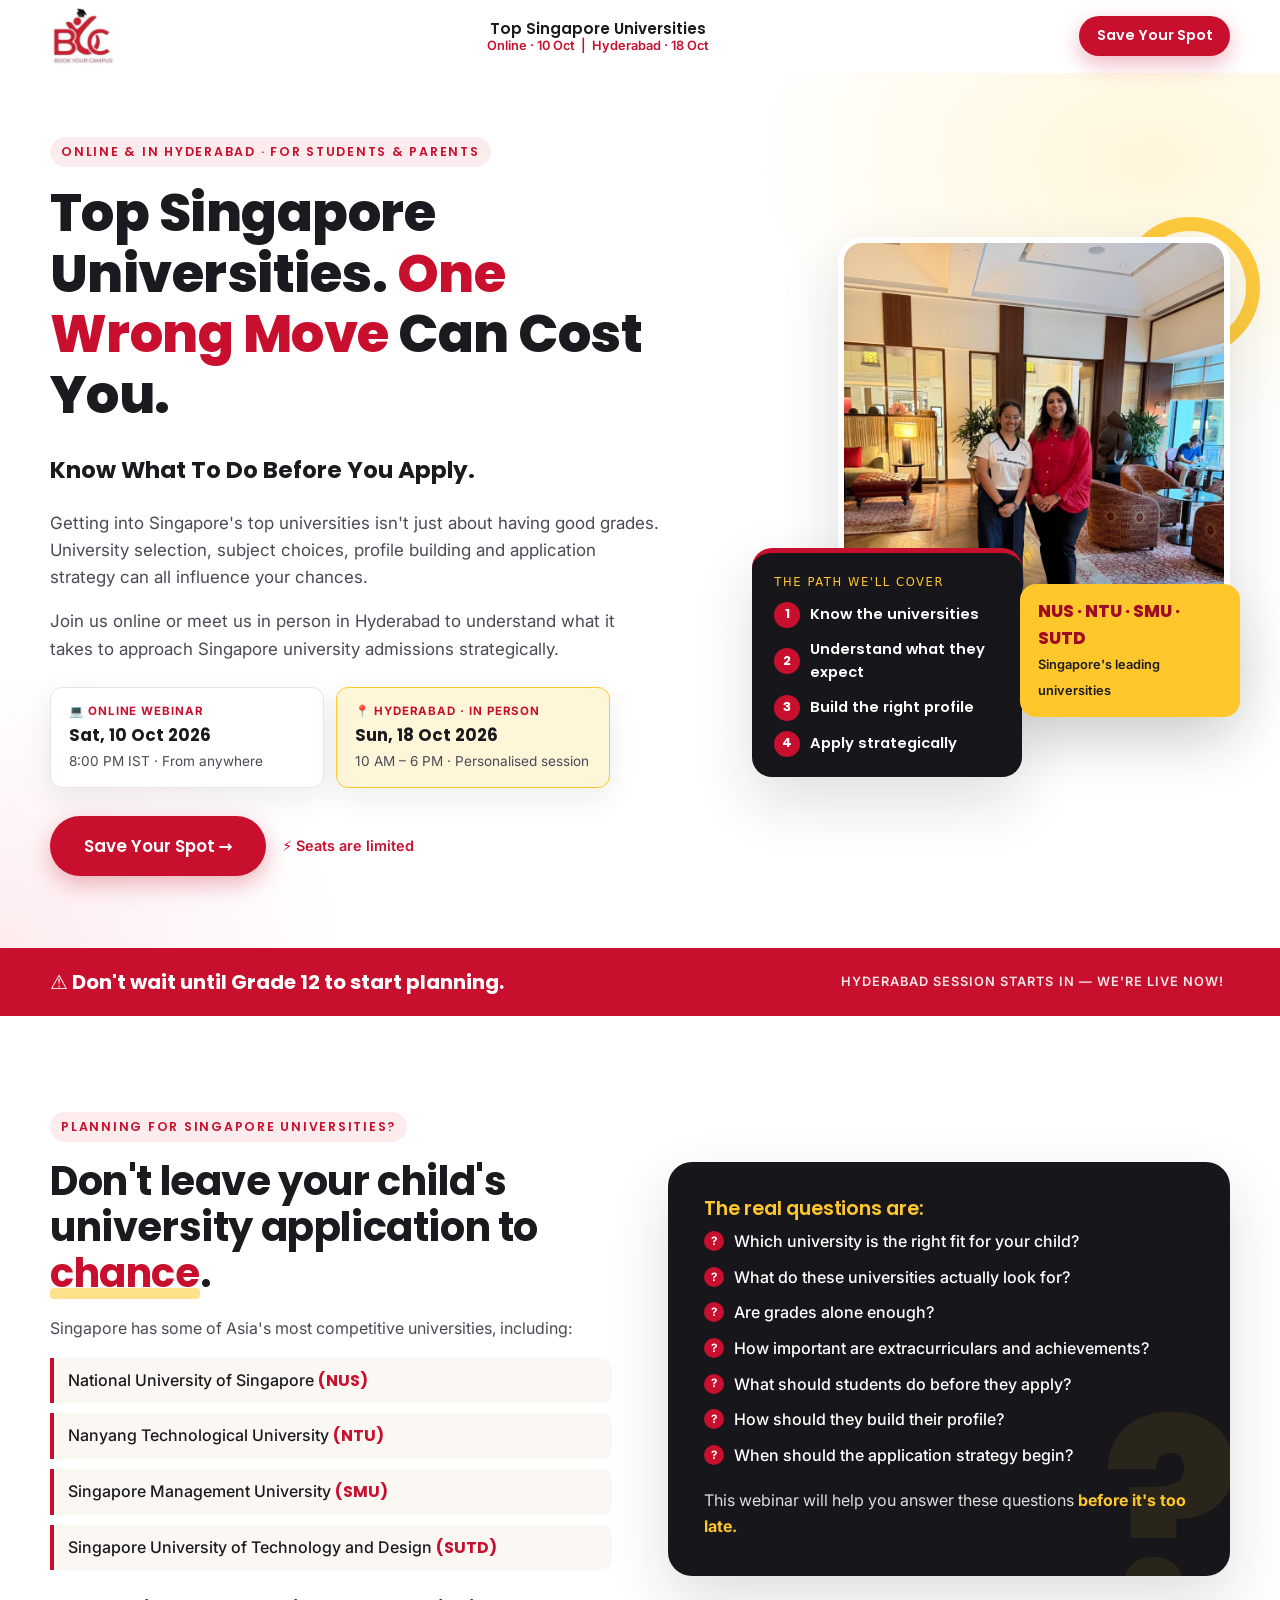
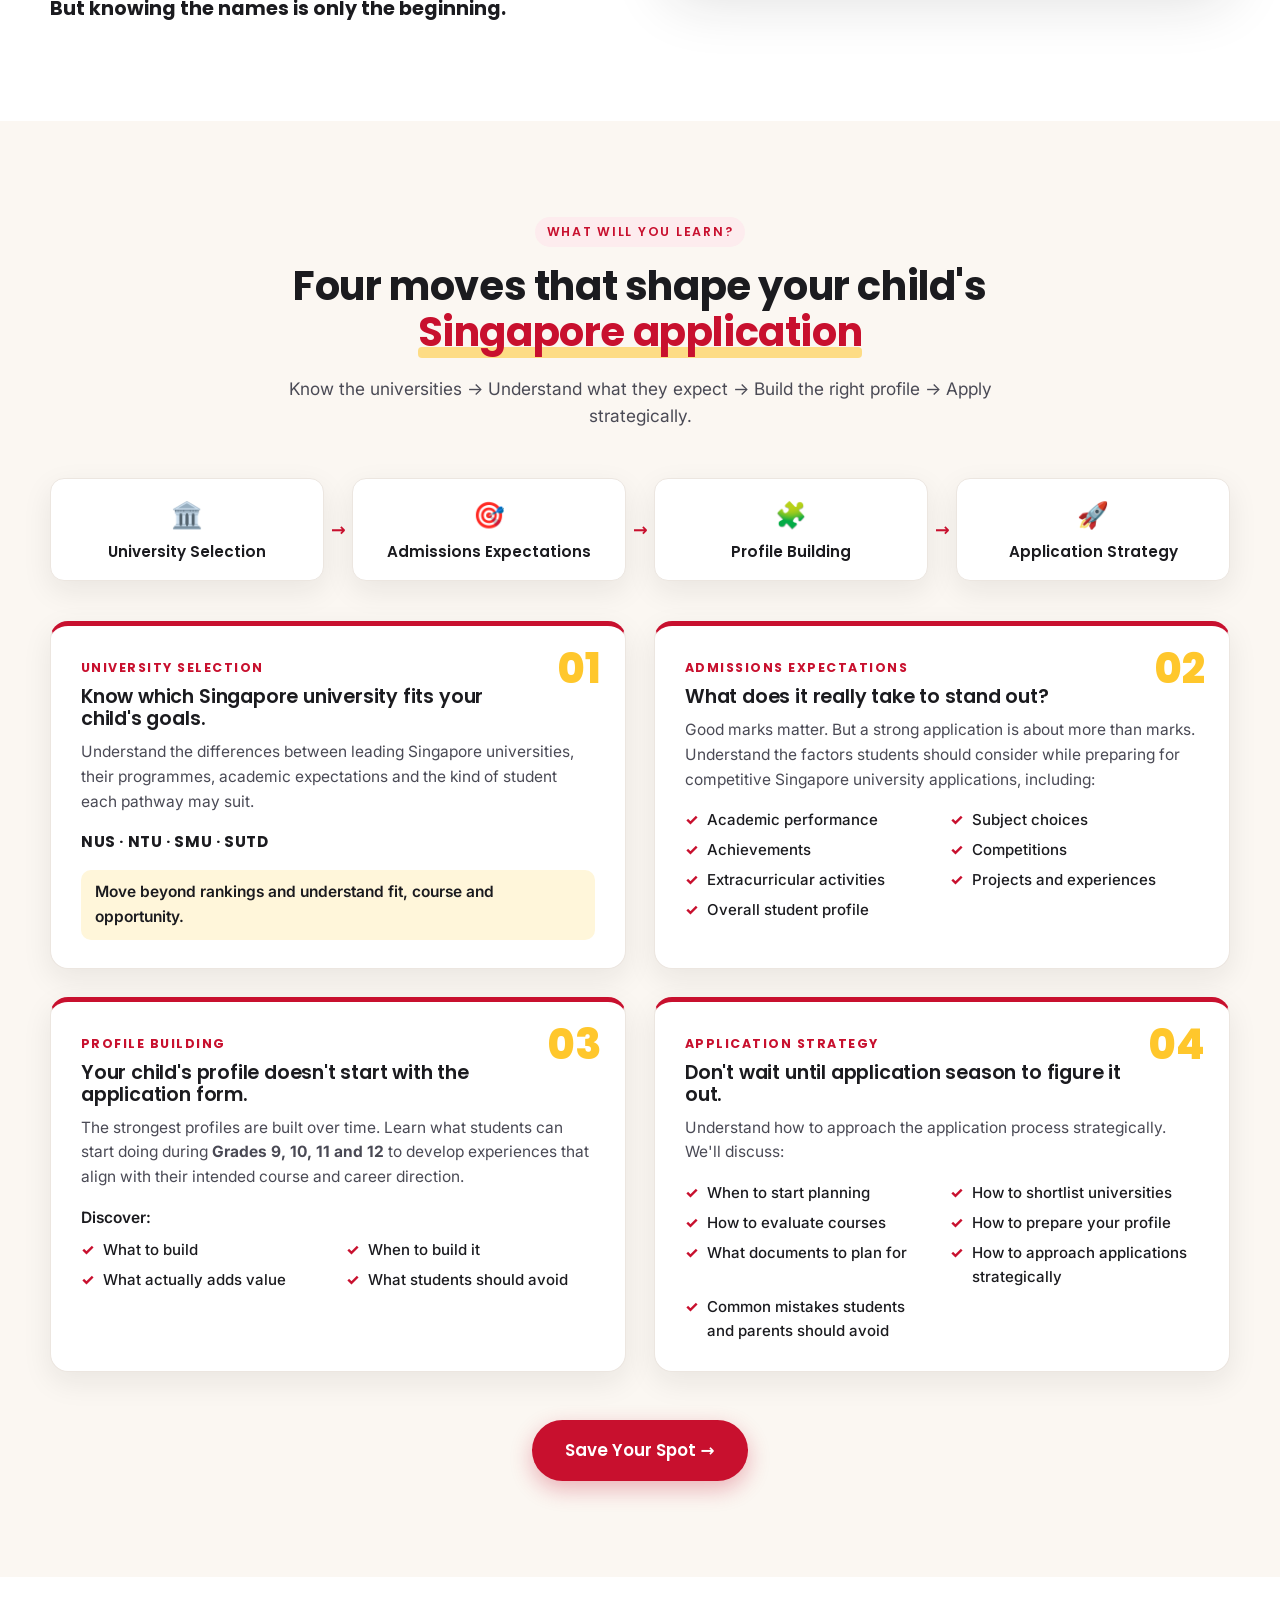
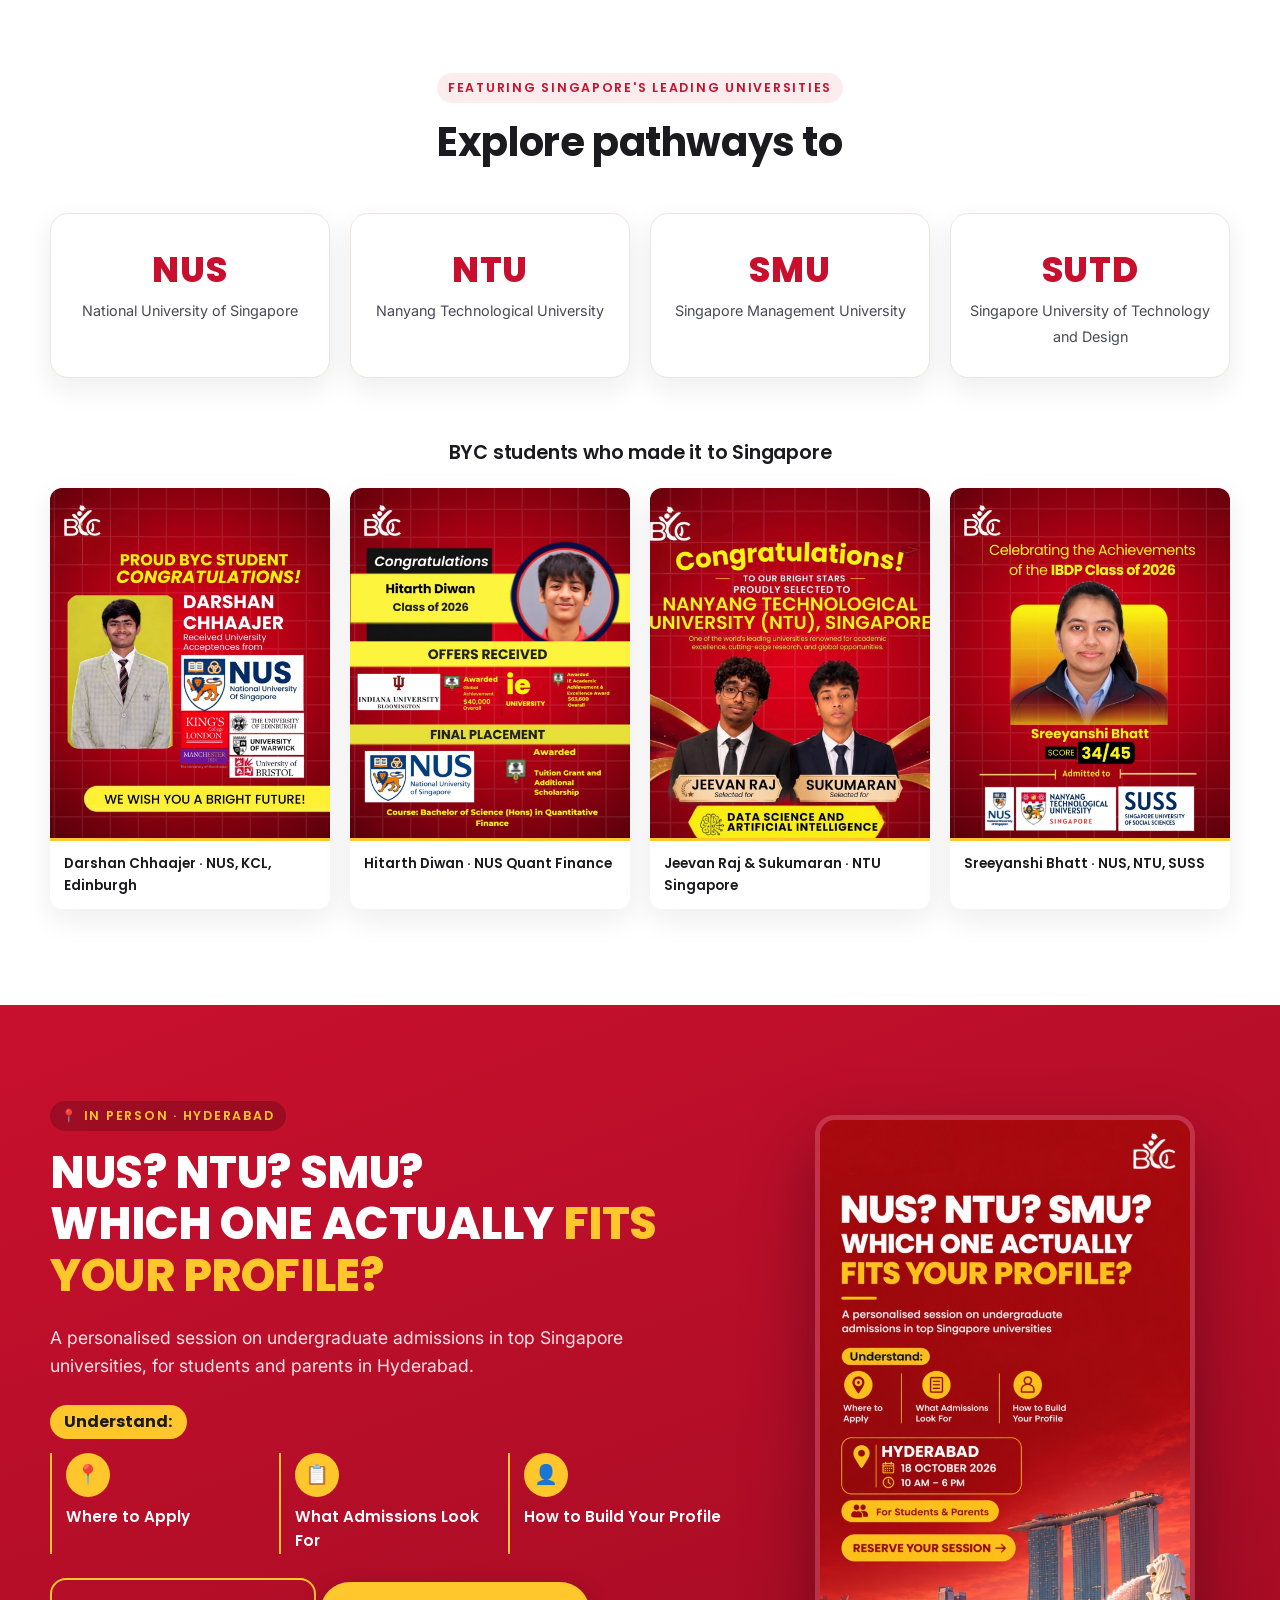
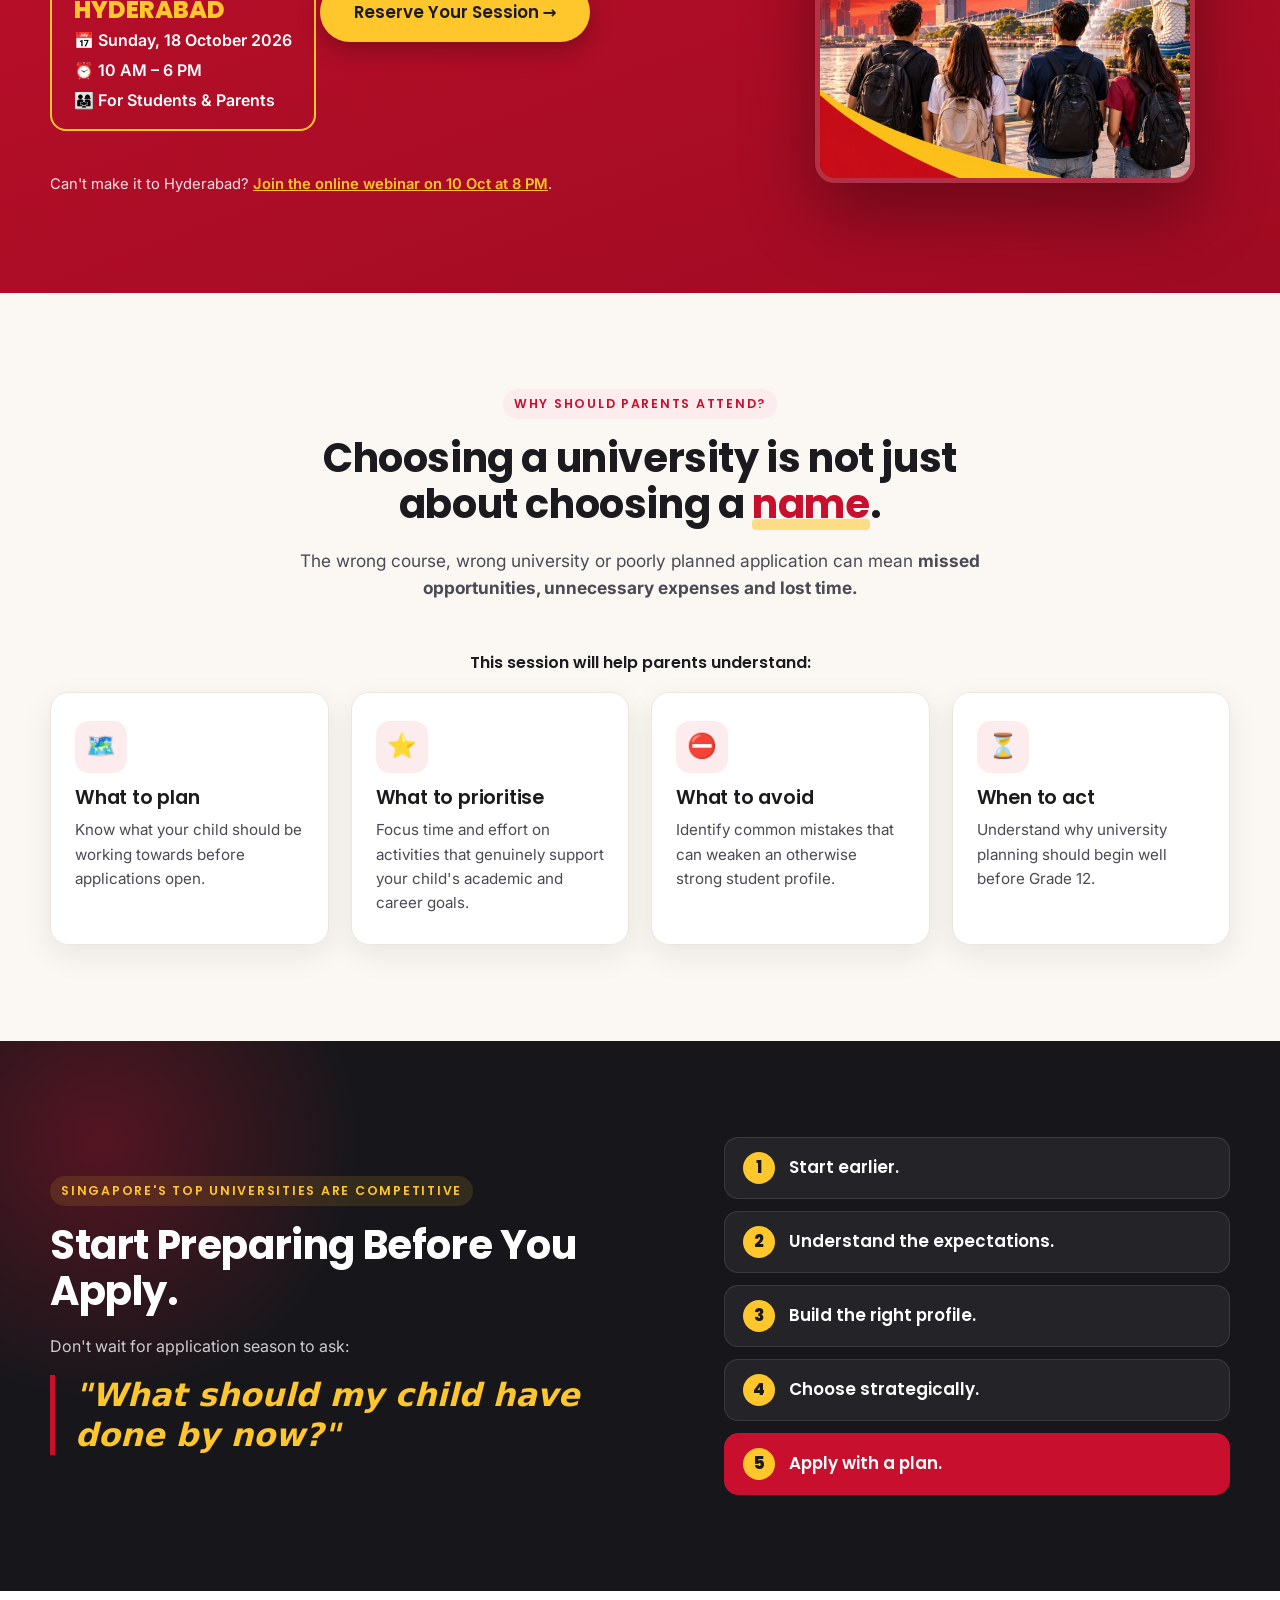
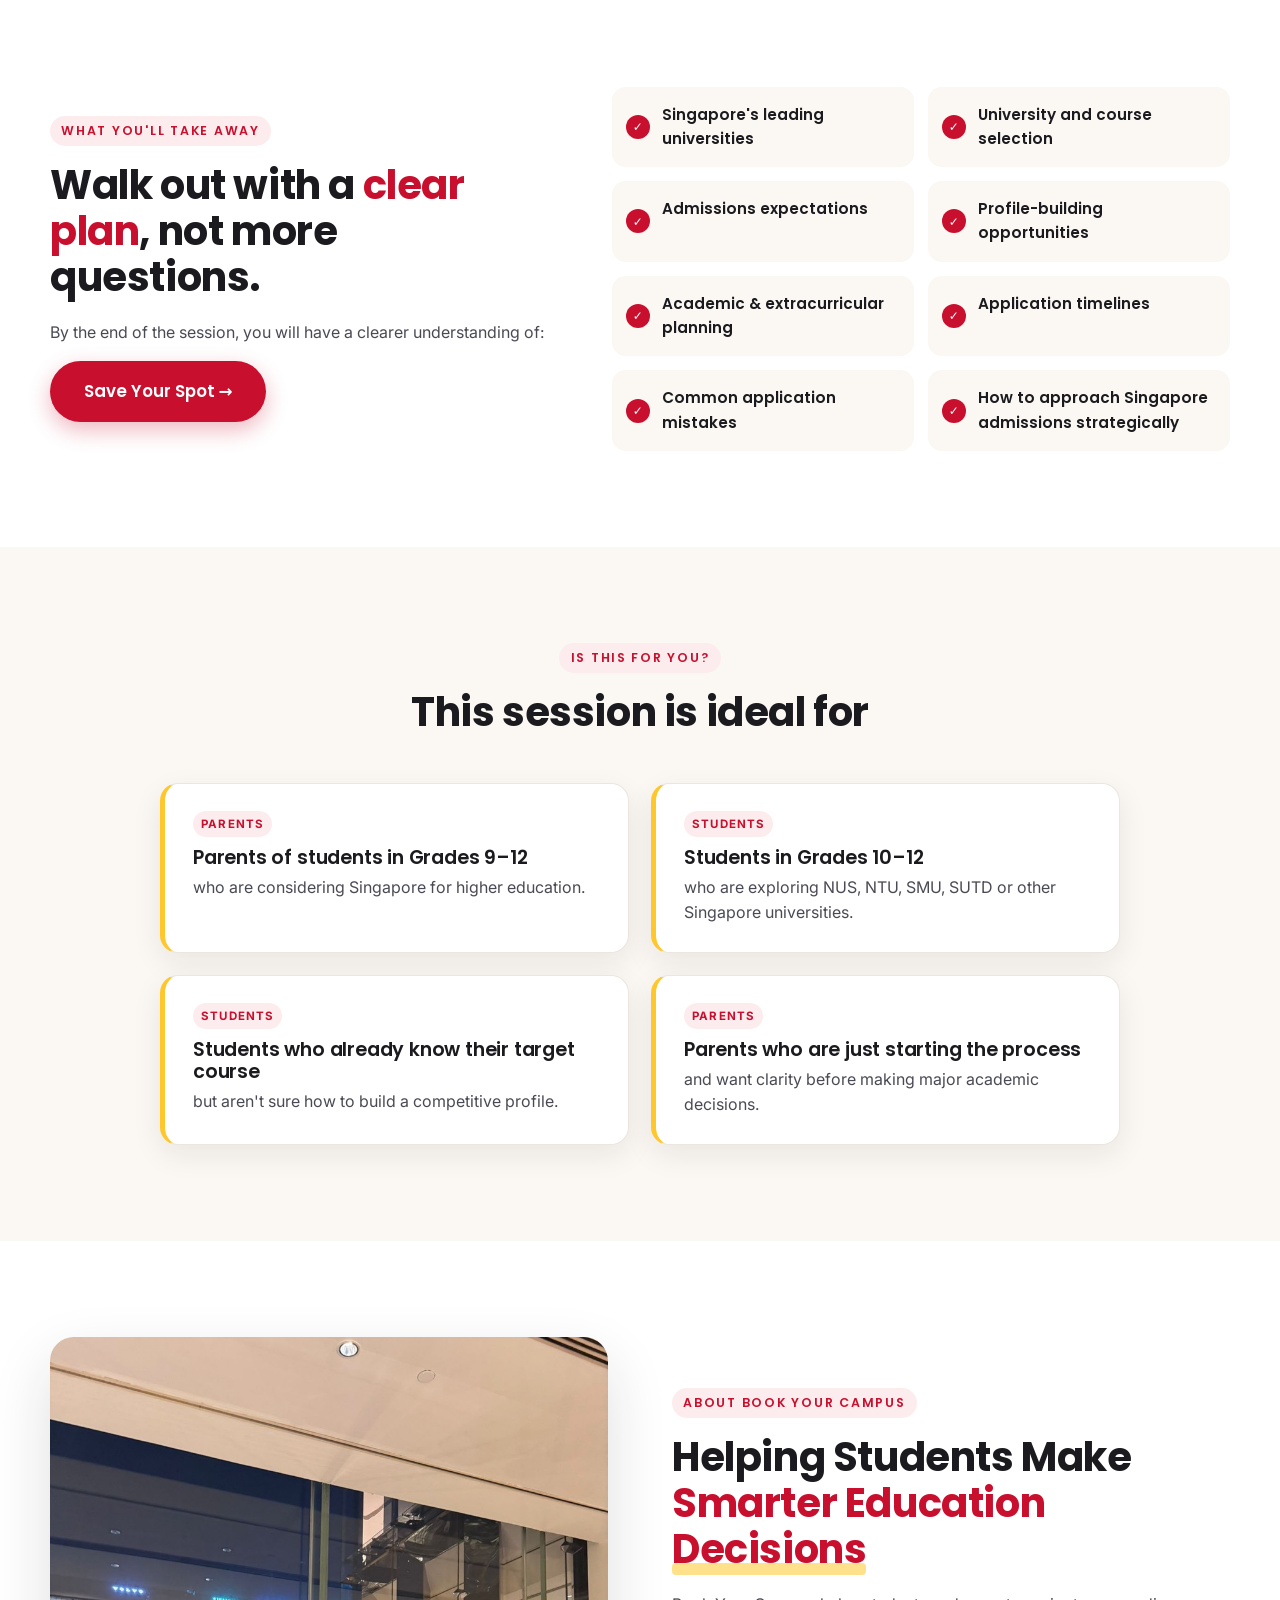
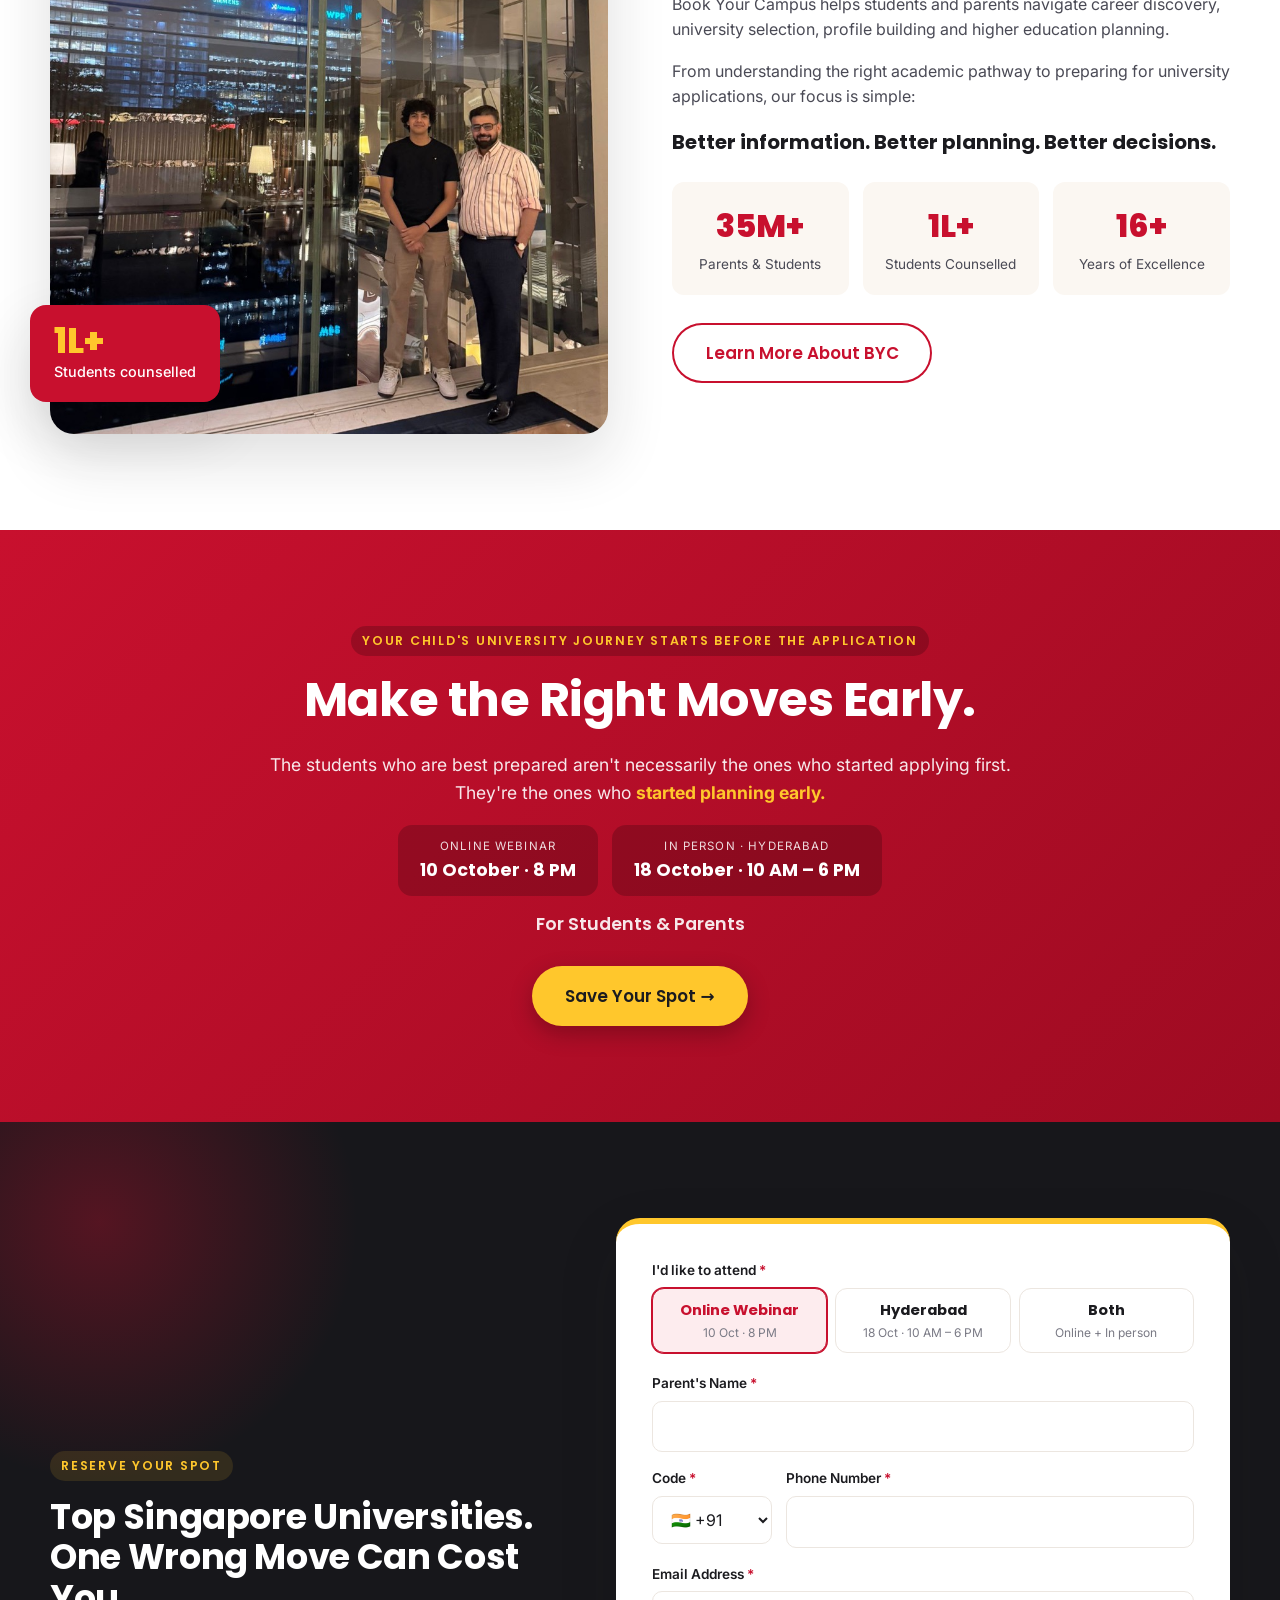
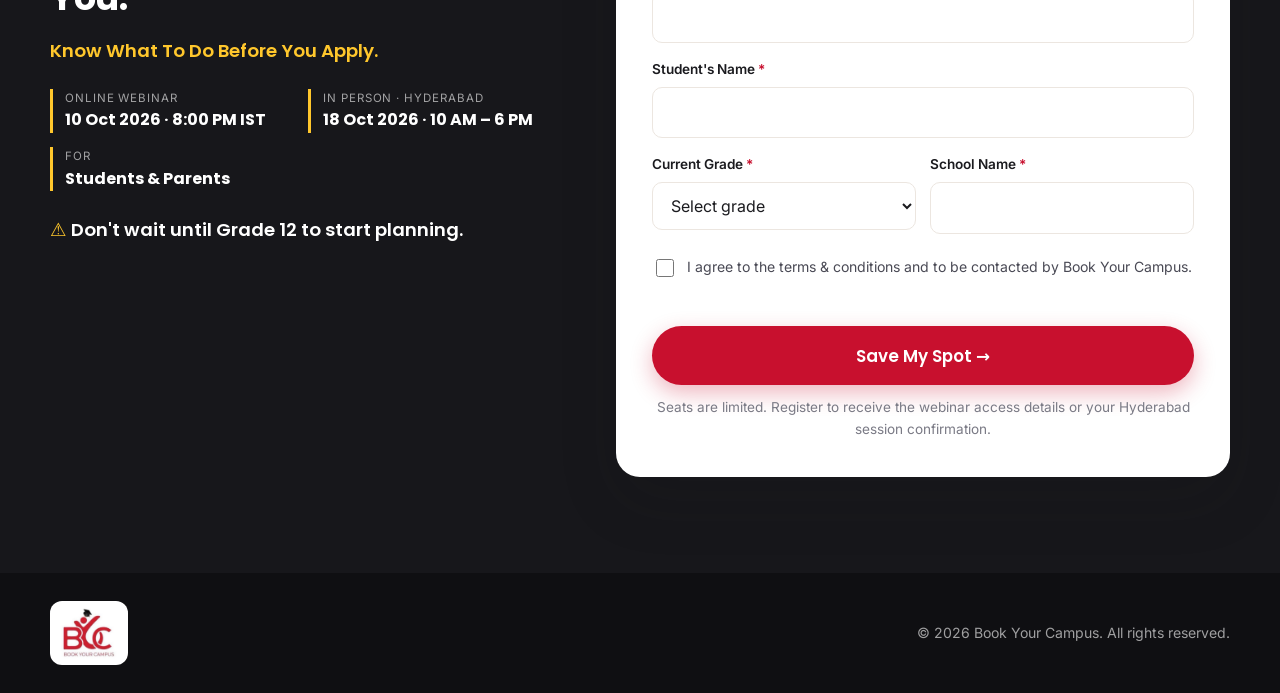
==== commit 4a83c53b: "chnaeg in the code" ====
--- a/index.html
+++ b/index.html
@@ -3,8 +3,8 @@
 <head>
   <meta charset="UTF-8" />
   <meta name="viewport" content="width=device-width, initial-scale=1.0" />
-  <title>Top Singapore Universities Webinar | Book Your Campus | 10 Oct 2026</title>
-  <meta name="description" content="Top Singapore Universities. One wrong move can cost you. Join Book Your Campus's online webinar for students and parents on NUS, NTU, SMU and SUTD: university selection, admissions expectations, profile building and application strategy. 10 Oct 2026, 8:00 PM." />
+  <title>Top Singapore Universities | Online Webinar 10 Oct &amp; Hyderabad 18 Oct | Book Your Campus</title>
+  <meta name="description" content="Top Singapore Universities. One wrong move can cost you. Join Book Your Campus online on 10 Oct 2026 (8:00 PM) or in person in Hyderabad on 18 Oct 2026 (10 AM – 6 PM) to understand NUS, NTU, SMU and SUTD admissions: university selection, admissions expectations, profile building and application strategy." />
   <meta name="theme-color" content="#C8102E" />
 
   <link rel="preconnect" href="https://fonts.googleapis.com" />
@@ -18,12 +18,11 @@
   <header class="site-header" id="top">
     <div class="container header-inner">
       <a href="#top" class="logo" aria-label="Book Your Campus home">
-        <span class="logo-mark">B<span class="logo-y">Y</span>C</span>
-        <span class="logo-text">Book Your Campus</span>
+        <img src="assets/images/byc-logo.png" alt="Book Your Campus" width="284" height="255" />
       </a>
       <div class="header-meta">
-        <span class="header-title">Top Singapore Universities Webinar</span>
-        <span class="header-date">10 Oct 2026 · 8:00 PM · Online</span>
+        <span class="header-title">Top Singapore Universities</span>
+        <span class="header-date">Online · 10 Oct &nbsp;|&nbsp; Hyderabad · 18 Oct</span>
       </div>
       <a href="#register" class="btn btn-primary btn-sm">Save Your Spot</a>
     </div>
@@ -35,17 +34,24 @@
     <section class="hero">
       <div class="container hero-grid">
         <div class="hero-copy reveal">
-          <span class="eyebrow">Online Webinar · For Students &amp; Parents</span>
+          <span class="eyebrow">Online &amp; In Hyderabad · For Students &amp; Parents</span>
           <h1>Top Singapore Universities. <span class="hl">One Wrong Move</span> Can Cost You.</h1>
           <p class="hero-sub">Know What To Do Before You Apply.</p>
           <p class="lead">Getting into Singapore's top universities isn't just about having good grades. University selection, subject choices, profile building and application strategy can all influence your chances.</p>
-          <p class="lead">Join our exclusive online session for students and parents to understand what it takes to approach Singapore university admissions strategically.</p>
-
-          <ul class="hero-details">
-            <li><span class="ic">📅</span><div><small>Date</small><strong>Sat, 10 Oct 2026</strong></div></li>
-            <li><span class="ic">⏰</span><div><small>Time</small><strong>8:00 PM IST</strong></div></li>
-            <li><span class="ic">💻</span><div><small>Where</small><strong>Online Webinar</strong></div></li>
-          </ul>
+          <p class="lead">Join us online or meet us in person in Hyderabad to understand what it takes to approach Singapore university admissions strategically.</p>
+
+          <div class="event-options">
+            <a href="#register" class="event-opt" data-attend="webinar">
+              <span class="event-opt-tag">💻 Online Webinar</span>
+              <strong>Sat, 10 Oct 2026</strong>
+              <span>8:00 PM IST · From anywhere</span>
+            </a>
+            <a href="#register" class="event-opt event-opt-hyd" data-attend="hyderabad">
+              <span class="event-opt-tag">📍 Hyderabad · In Person</span>
+              <strong>Sun, 18 Oct 2026</strong>
+              <span>10 AM – 6 PM · Personalised session</span>
+            </a>
+          </div>
 
           <div class="hero-cta">
             <a href="#register" class="btn btn-primary btn-lg">Save Your Spot →</a>
@@ -78,8 +84,10 @@
     <div class="urgency-strip">
       <div class="container urgency-inner">
         <p class="urgency-line">⚠ Don't wait until Grade 12 to start planning.</p>
-        <div class="countdown" id="countdown" data-target="2026-10-10T20:00:00+05:30" aria-live="polite">
-          <span class="countdown-label">Webinar starts in</span>
+        <!-- Counts down to the first event that hasn't started yet -->
+        <div class="countdown" id="countdown" aria-live="polite"
+             data-events='[["Online webinar starts in","2026-10-10T20:00:00+05:30"],["Hyderabad session starts in","2026-10-18T10:00:00+05:30"]]'>
+          <span class="countdown-label">Online webinar starts in</span>
           <div><span data-unit="days">00</span><small>Days</small></div>
           <div><span data-unit="hours">00</span><small>Hrs</small></div>
           <div><span data-unit="minutes">00</span><small>Min</small></div>
@@ -227,6 +235,38 @@
       </div>
     </section>
 
+    <!-- ============ HYDERABAD IN-PERSON SESSION ============ -->
+    <!-- TODO: add the Hyderabad venue name/address once confirmed -->
+    <section class="section section-red" id="hyderabad">
+      <div class="container hyd-grid">
+        <div class="hyd-copy reveal">
+          <span class="eyebrow eyebrow-light">📍 In Person · Hyderabad</span>
+          <h2>NUS? NTU? SMU?<br />Which One Actually <span class="yl">Fits Your Profile?</span></h2>
+          <p class="hyd-lead">A personalised session on undergraduate admissions in top Singapore universities, for students and parents in Hyderabad.</p>
+
+          <p class="hyd-understand">Understand:</p>
+          <div class="hyd-points">
+            <div><span class="hyd-ic">📍</span>Where to Apply</div>
+            <div><span class="hyd-ic">📋</span>What Admissions Look For</div>
+            <div><span class="hyd-ic">👤</span>How to Build Your Profile</div>
+          </div>
+
+          <div class="hyd-box">
+            <strong>Hyderabad</strong>
+            <span>📅 Sunday, 18 October 2026</span>
+            <span>⏰ 10 AM – 6 PM</span>
+            <span>👨‍👩‍👧 For Students &amp; Parents</span>
+          </div>
+
+          <a href="#register" class="btn btn-yellow btn-lg" data-attend="hyderabad">Reserve Your Session →</a>
+          <p class="hyd-note">Can't make it to Hyderabad? <a href="#register" data-attend="webinar">Join the online webinar on 10 Oct at 8 PM</a>.</p>
+        </div>
+        <div class="hyd-poster reveal">
+          <img src="assets/images/hyderabad-session.jpg" alt="NUS? NTU? SMU? Which one actually fits your profile? Personalised session in Hyderabad, 18 October 2026, 10 AM – 6 PM" loading="lazy" />
+        </div>
+      </div>
+    </section>
+
     <!-- ============ 5. PARENT PAIN POINTS ============ -->
     <section class="section section-alt" id="parents">
       <div class="container">
@@ -307,7 +347,7 @@
     <section class="section section-alt" id="audience">
       <div class="container">
         <div class="section-head reveal">
-          <span class="eyebrow">Is This Webinar For You?</span>
+          <span class="eyebrow">Is This For You?</span>
           <h2>This session is ideal for</h2>
         </div>
         <div class="audience">
@@ -370,7 +410,11 @@
         <span class="eyebrow eyebrow-light">Your Child's University Journey Starts Before the Application</span>
         <h2>Make the Right Moves Early.</h2>
         <p>The students who are best prepared aren't necessarily the ones who started applying first.<br />They're the ones who <strong>started planning early.</strong></p>
-        <p class="final-when">Join us on <strong>10 October at 8 PM</strong> · Online Webinar · Students &amp; Parents</p>
+        <div class="final-events">
+          <div><small>Online Webinar</small><strong>10 October · 8 PM</strong></div>
+          <div><small>In Person · Hyderabad</small><strong>18 October · 10 AM – 6 PM</strong></div>
+        </div>
+        <p class="final-when">For Students &amp; Parents</p>
         <a href="#register" class="btn btn-yellow btn-lg">Save Your Spot →</a>
       </div>
     </section>
@@ -383,15 +427,21 @@
           <h2>Top Singapore Universities. One Wrong Move Can Cost You.</h2>
           <p>Know What To Do Before You Apply.</p>
           <ul class="form-details">
-            <li><small>Date</small><strong>10 October 2026</strong></li>
-            <li><small>Time</small><strong>8:00 PM IST</strong></li>
-            <li><small>Format</small><strong>Online Webinar</strong></li>
+            <li><small>Online Webinar</small><strong>10 Oct 2026 · 8:00 PM IST</strong></li>
+            <li><small>In Person · Hyderabad</small><strong>18 Oct 2026 · 10 AM – 6 PM</strong></li>
             <li><small>For</small><strong>Students &amp; Parents</strong></li>
           </ul>
           <p class="form-warn">Don't wait until Grade 12 to start planning.</p>
         </div>
 
         <form class="reg-form reveal" id="regForm" novalidate>
+          <p class="attend-label">I'd like to attend <em>*</em></p>
+          <div class="attend-toggle" role="radiogroup" aria-label="I'd like to attend">
+            <label><input type="radio" name="attend" value="webinar" checked /><span><b>Online Webinar</b><small>10 Oct · 8 PM</small></span></label>
+            <label><input type="radio" name="attend" value="hyderabad" /><span><b>Hyderabad</b><small>18 Oct · 10 AM – 6 PM</small></span></label>
+            <label><input type="radio" name="attend" value="both" /><span><b>Both</b><small>Online + In person</small></span></label>
+          </div>
+
           <div class="field">
             <label for="parentName">Parent's Name <em>*</em></label>
             <input id="parentName" name="parentName" type="text" autocomplete="name" required />
@@ -449,7 +499,7 @@
           <p class="form-msg" id="formMsg" role="alert"></p>
 
           <button type="submit" class="btn btn-primary btn-lg btn-block" id="submitBtn">Save My Spot →</button>
-          <p class="form-note">Seats are limited. Register to receive the webinar access details.</p>
+          <p class="form-note">Seats are limited. Register to receive the webinar access details or your Hyderabad session confirmation.</p>
         </form>
       </div>
     </section>
@@ -459,16 +509,15 @@
   <!-- ============ FOOTER ============ -->
   <footer class="site-footer">
     <div class="container footer-inner">
-      <a href="#top" class="logo logo-footer">
-        <span class="logo-mark">B<span class="logo-y">Y</span>C</span>
-        <span class="logo-text">Book Your Campus</span>
+      <a href="#top" class="logo logo-footer" aria-label="Book Your Campus home">
+        <img src="assets/images/byc-logo.png" alt="Book Your Campus" width="284" height="255" loading="lazy" />
       </a>
       <p>© <span id="year">2026</span> Book Your Campus. All rights reserved.</p>
     </div>
   </footer>
 
   <!-- Sticky mobile CTA -->
-  <a href="#register" class="sticky-cta" id="stickyCta">Save Your Spot · 10 Oct, 8 PM</a>
+  <a href="#register" class="sticky-cta" id="stickyCta">Save Your Spot · 10 Oct &amp; 18 Oct</a>
 
   <!-- Lightbox -->
   <div class="lightbox" id="lightbox" aria-hidden="true">
--- a/css/style.css
+++ b/css/style.css
@@ -87,14 +87,9 @@
 .site-header.scrolled { border-color: var(--line); box-shadow: 0 4px 20px rgba(0,0,0,.05); }
 .header-inner { display: flex; align-items: center; justify-content: space-between; gap: 1rem; height: 72px; }
 
-.logo { display: flex; align-items: center; gap: .6rem; }
-.logo-mark {
-  font-family: var(--font-head); font-weight: 800; font-size: 1.15rem; color: #fff;
-  background: var(--red); width: 46px; height: 46px; border-radius: 12px;
-  display: flex; align-items: center; justify-content: center; letter-spacing: -.04em;
-}
-.logo-y { color: var(--yellow); }
-.logo-text { font-family: var(--font-head); font-weight: 700; font-size: 1rem; color: var(--ink); }
+.logo { display: flex; align-items: center; }
+/* Logo artwork has a white background; multiply blends it into the light header */
+.logo img { height: 60px; width: auto; mix-blend-mode: multiply; }
 
 .header-meta { display: flex; flex-direction: column; align-items: center; line-height: 1.25; }
 .header-title { font-family: var(--font-head); font-weight: 600; font-size: .95rem; }
@@ -112,15 +107,16 @@
 .hero-sub { font-family: var(--font-head); font-weight: 700; font-size: clamp(1.15rem, 2vw, 1.45rem); color: var(--ink); margin-bottom: .9em; }
 .lead { font-size: 1.06rem; max-width: 36em; }
 
-.hero-details { list-style: none; padding: 0; margin: 24px 0 28px; display: flex; flex-wrap: wrap; gap: 12px; }
-.hero-details li {
-  display: flex; align-items: center; gap: 12px;
-  background: #fff; border: 1px solid var(--line); border-radius: var(--radius-sm);
-  padding: 12px 18px; box-shadow: var(--shadow);
-}
-.hero-details .ic { font-size: 1.3rem; }
-.hero-details small { display: block; font-size: .72rem; color: var(--muted); text-transform: uppercase; letter-spacing: .08em; }
-.hero-details strong { font-family: var(--font-head); font-size: .98rem; }
+.event-options { display: grid; grid-template-columns: 1fr 1fr; gap: 12px; margin: 24px 0 28px; max-width: 560px; }
+.event-opt {
+  display: flex; flex-direction: column; gap: 2px; background: #fff; border: 1.5px solid var(--line);
+  border-radius: var(--radius-sm); padding: 14px 18px; box-shadow: var(--shadow); transition: border-color .2s, transform .2s;
+}
+.event-opt:hover { border-color: var(--red); transform: translateY(-2px); }
+.event-opt-tag { font-size: .72rem; font-weight: 700; letter-spacing: .08em; text-transform: uppercase; color: var(--red); }
+.event-opt strong { font-family: var(--font-head); font-size: 1.05rem; }
+.event-opt span:last-child { font-size: .85rem; color: var(--ink-2); }
+.event-opt-hyd { border-color: var(--yellow); background: var(--yellow-soft); }
 
 .hero-cta { display: flex; align-items: center; flex-wrap: wrap; gap: 16px; }
 .seats-note { font-size: .9rem; font-weight: 600; color: var(--red); }
@@ -268,6 +264,33 @@
   padding: 12px 14px; font-family: var(--font-head); font-weight: 600; font-size: .85rem;
   border-top: 3px solid var(--yellow);
 }
+
+/* ---------- Hyderabad in-person session ---------- */
+.section-red { background: linear-gradient(160deg, var(--red) 0%, var(--red-dark) 100%); color: #fff; }
+.section-red h2 { color: #fff; font-size: clamp(1.8rem, 4vw, 2.8rem); text-transform: uppercase; font-weight: 800; }
+.section-red p { color: rgba(255,255,255,.88); }
+.section-red .eyebrow-light { background: rgba(0,0,0,.2); }
+.yl { color: var(--yellow); }
+.hyd-grid { display: grid; grid-template-columns: 1.2fr .8fr; gap: 56px; align-items: center; }
+.hyd-lead { font-size: 1.1rem; max-width: 34em; }
+.hyd-understand {
+  display: inline-block; background: var(--yellow); color: var(--ink) !important; font-family: var(--font-head);
+  font-weight: 700; padding: .25em .9em; border-radius: 999px; margin: 8px 0 14px;
+}
+.hyd-points { display: grid; grid-template-columns: repeat(3, 1fr); gap: 12px; margin-bottom: 24px; }
+.hyd-points div {
+  display: flex; flex-direction: column; gap: 8px; font-family: var(--font-head); font-weight: 600; font-size: .95rem;
+  border-left: 2px solid var(--yellow); padding-left: 14px;
+}
+.hyd-ic { display: grid; place-items: center; width: 44px; height: 44px; border-radius: 50%; background: var(--yellow); font-size: 1.2rem; }
+.hyd-box {
+  display: inline-flex; flex-direction: column; gap: 4px; border: 2px solid var(--yellow); border-radius: 16px;
+  padding: 16px 22px; margin-bottom: 24px; font-weight: 600;
+}
+.hyd-box strong { font-family: var(--font-head); font-size: 1.5rem; font-weight: 800; text-transform: uppercase; color: var(--yellow); line-height: 1.2; }
+.hyd-note { margin: 18px 0 0; font-size: .92rem; }
+.hyd-note a { color: var(--yellow); font-weight: 600; text-decoration: underline; }
+.hyd-poster img { border-radius: 20px; box-shadow: 0 30px 70px rgba(0,0,0,.35); width: 100%; max-width: 380px; margin-inline: auto; border: 5px solid rgba(255,255,255,.15); }
 
 /* ---------- 5. Parents ---------- */
 .pain-lead { text-align: center; font-family: var(--font-head); font-weight: 600; color: var(--ink); }
@@ -360,6 +383,10 @@
 .final-cta strong { color: var(--yellow); }
 .final-cta .eyebrow-light { background: rgba(0,0,0,.2); }
 .final-when { font-family: var(--font-head); font-weight: 600; margin-bottom: 28px; }
+.final-events { display: flex; justify-content: center; flex-wrap: wrap; gap: 14px; margin: 8px 0 14px; }
+.final-events div { background: rgba(0,0,0,.2); border-radius: 14px; padding: 12px 22px; }
+.final-events small { display: block; font-size: .72rem; letter-spacing: .1em; text-transform: uppercase; opacity: .85; }
+.final-events strong { font-family: var(--font-head); color: #fff; font-size: 1.1rem; }
 
 /* ---------- 10. Form ---------- */
 .form-grid { display: grid; grid-template-columns: .9fr 1.1fr; gap: 64px; align-items: center; position: relative; }
@@ -373,6 +400,19 @@
 .form-warn::before { content: "⚠ "; color: var(--yellow); }
 
 .reg-form { background: #fff; color: var(--ink); border-radius: 24px; padding: 36px; box-shadow: var(--shadow-lg); border-top: 6px solid var(--yellow); }
+.attend-label { font-size: .85rem; font-weight: 600; margin: 0 0 6px; color: var(--ink) !important; }
+.attend-label em { color: var(--red); font-style: normal; }
+.attend-toggle { display: grid; grid-template-columns: repeat(3, 1fr); gap: 8px; margin-bottom: 20px; }
+.attend-toggle input { position: absolute; opacity: 0; pointer-events: none; }
+.attend-toggle span {
+  display: flex; flex-direction: column; height: 100%; text-align: center; padding: 10px 6px; border-radius: 12px; cursor: pointer;
+  border: 1.5px solid var(--line); transition: all .2s;
+}
+.attend-toggle b { font-family: var(--font-head); font-size: .92rem; }
+.attend-toggle small { font-size: .75rem; color: var(--muted); }
+.attend-toggle input:checked + span { border-color: var(--red); background: var(--red-soft); box-shadow: 0 0 0 1px var(--red); }
+.attend-toggle input:checked + span b { color: var(--red); }
+.attend-toggle input:focus-visible + span { outline: 2px solid var(--yellow); }
 
 .field { margin-bottom: 16px; flex: 1; min-width: 0; }
 .field-row { display: flex; gap: 14px; }
@@ -403,7 +443,8 @@
 .site-footer { background: #0F0F12; color: rgba(255,255,255,.6); padding: 28px 0; font-size: .88rem; }
 .footer-inner { display: flex; align-items: center; justify-content: space-between; gap: 16px; flex-wrap: wrap; }
 .site-footer p { margin: 0; color: inherit; }
-.logo-footer .logo-text { color: #fff; }
+.logo-footer { background: #fff; border-radius: 12px; padding: 6px 10px; }
+.logo-footer img { height: 52px; }
 
 /* Sticky CTA (mobile) */
 .sticky-cta {
@@ -442,7 +483,7 @@
 
 /* ---------- Responsive ---------- */
 @media (max-width: 1024px) {
-  .hero-grid, .problem-grid, .urgency-band-grid, .takeaway-grid, .about-grid, .form-grid { grid-template-columns: 1fr; gap: 48px; }
+  .hero-grid, .problem-grid, .hyd-grid, .urgency-band-grid, .takeaway-grid, .about-grid, .form-grid { grid-template-columns: 1fr; gap: 48px; }
   .hero-visual { min-height: 500px; max-width: 560px; width: 100%; margin-inline: auto; }
   .about-visual { max-width: 520px; margin-inline: auto; }
   .unis, .wall, .pains { grid-template-columns: repeat(2, 1fr); }
@@ -462,8 +503,11 @@
   .hero-photo { width: 100%; height: 300px; }
   .hero-visual::before { display: none; }
   .path-card { width: auto; left: 0; right: 0; }
-  .hero-badge { right: 8px; top: 230px; bottom: auto; }
-  .hero-details li { flex: 1 1 100%; }
+  .hero-badge { right: 14px; top: 14px; bottom: auto; padding: 10px 14px; }
+  .event-options { grid-template-columns: 1fr; }
+  .hyd-points { grid-template-columns: 1fr; }
+  .hyd-points div { flex-direction: row; align-items: center; }
+  .attend-toggle b { font-size: .82rem; }
   .countdown-label { flex-basis: 100%; margin: 0 0 4px; }
   .countdown { flex-wrap: wrap; justify-content: center; }
   .questions { padding: 28px 22px; }
@@ -480,7 +524,7 @@
   .field-row { flex-direction: column; gap: 0; }
   .field-code { flex: none; }
   .about-overlay { left: 12px; }
-  .logo-text { display: none; }
+  .logo img { height: 50px; }
   .sticky-cta { display: block; }
   .site-footer { padding-bottom: 90px; }
   .lb-nav { top: auto; bottom: 20px; }
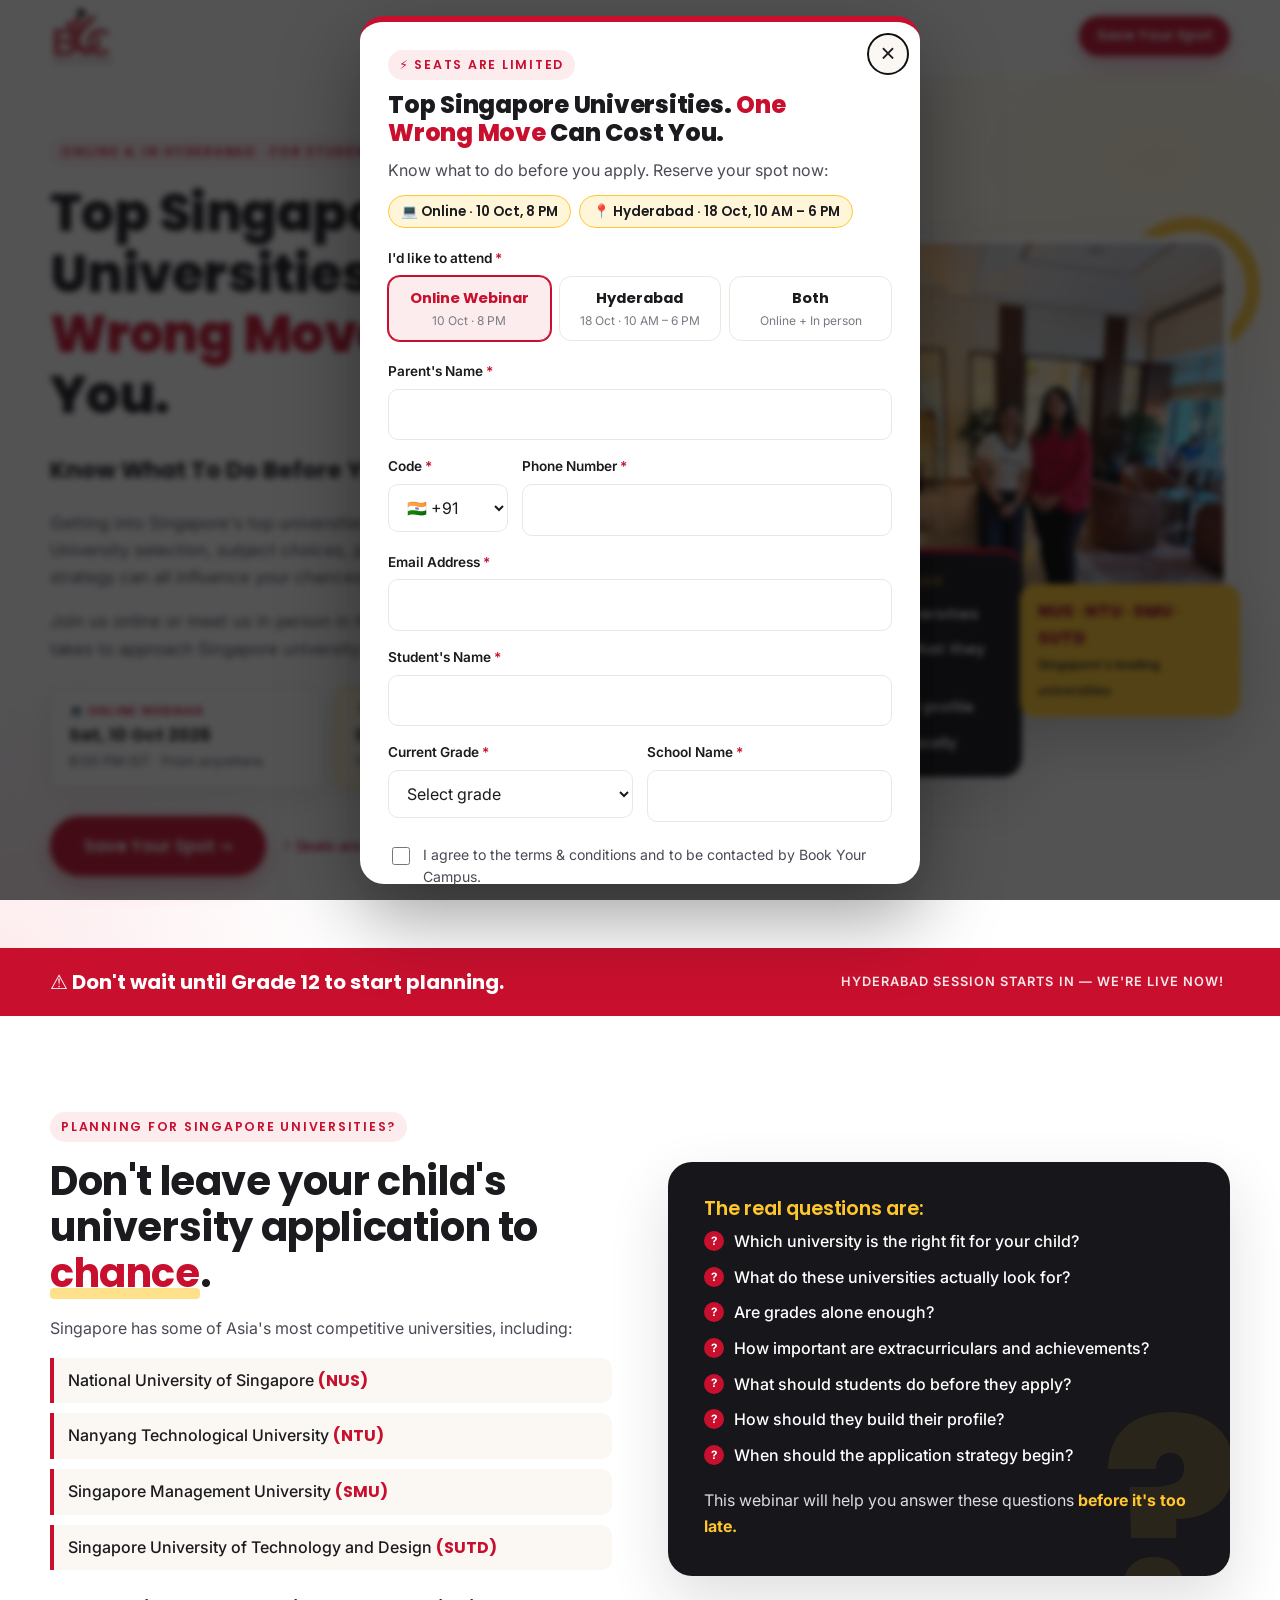
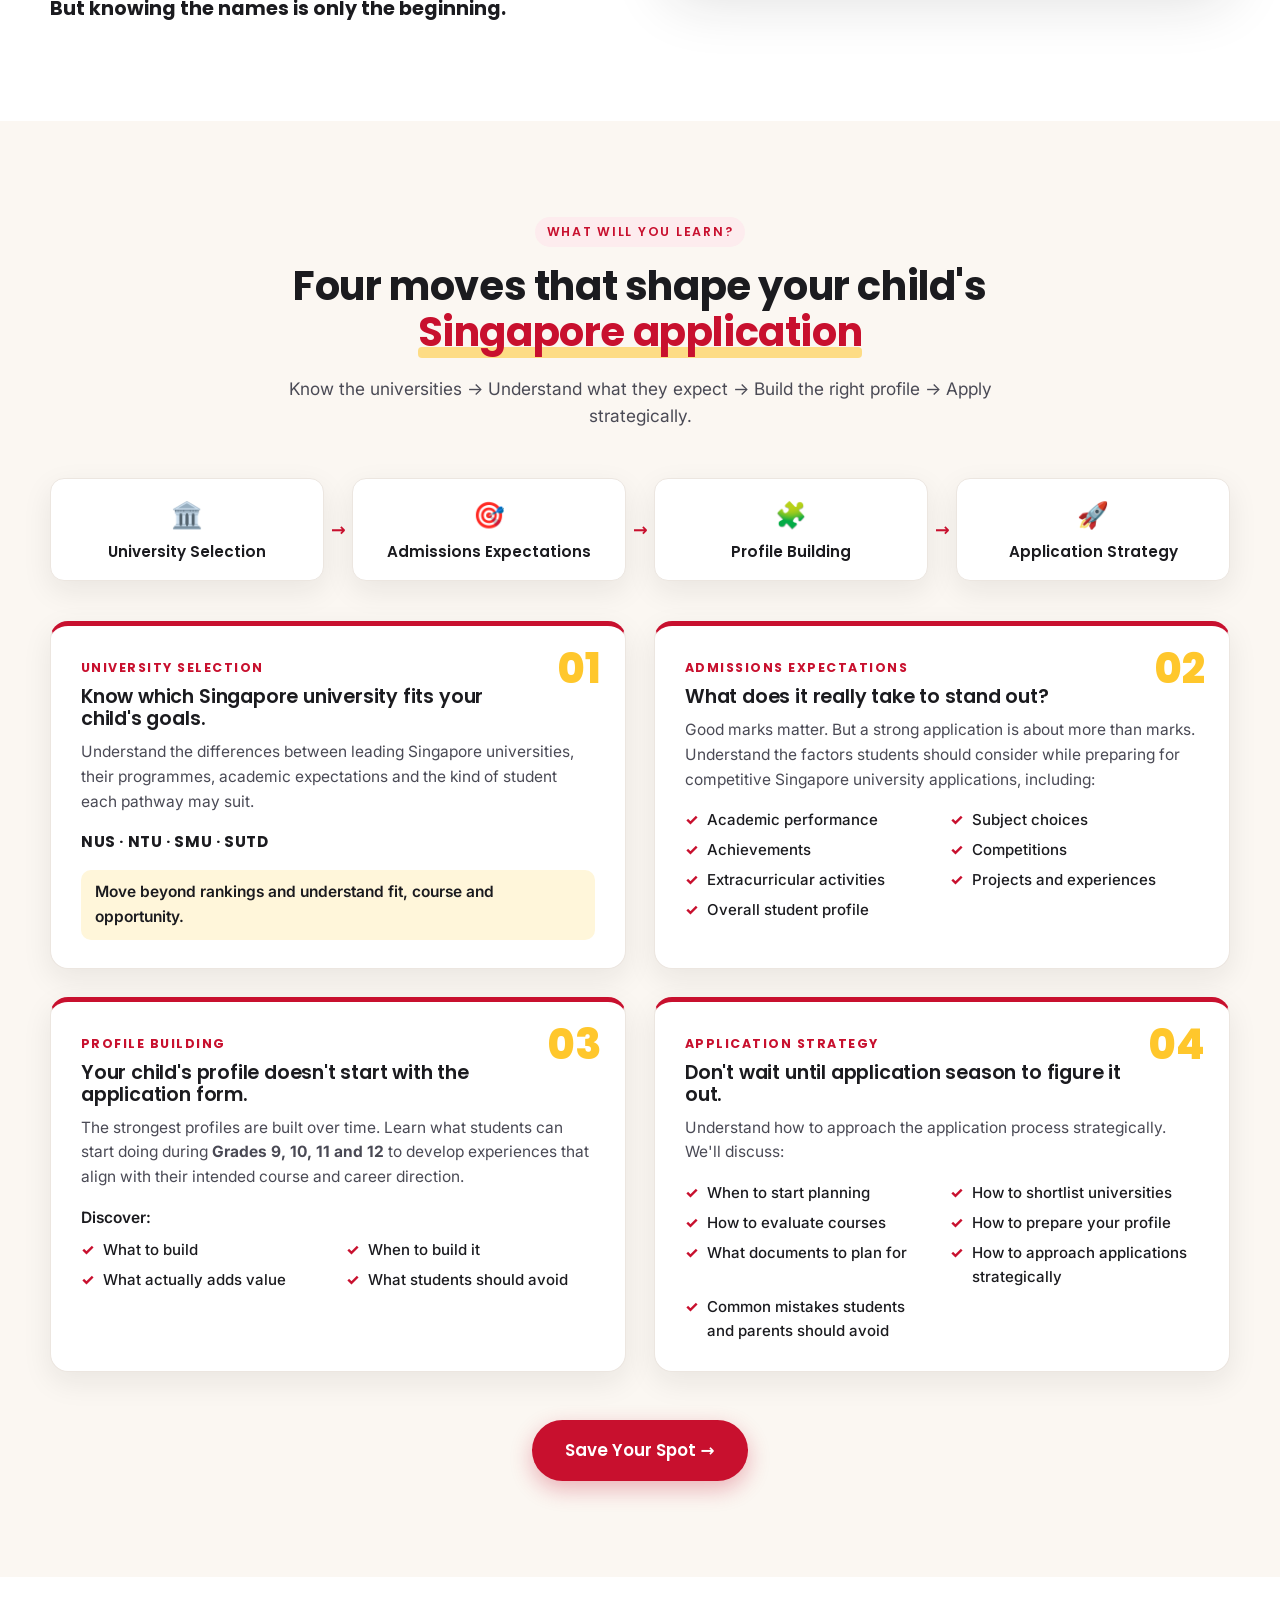
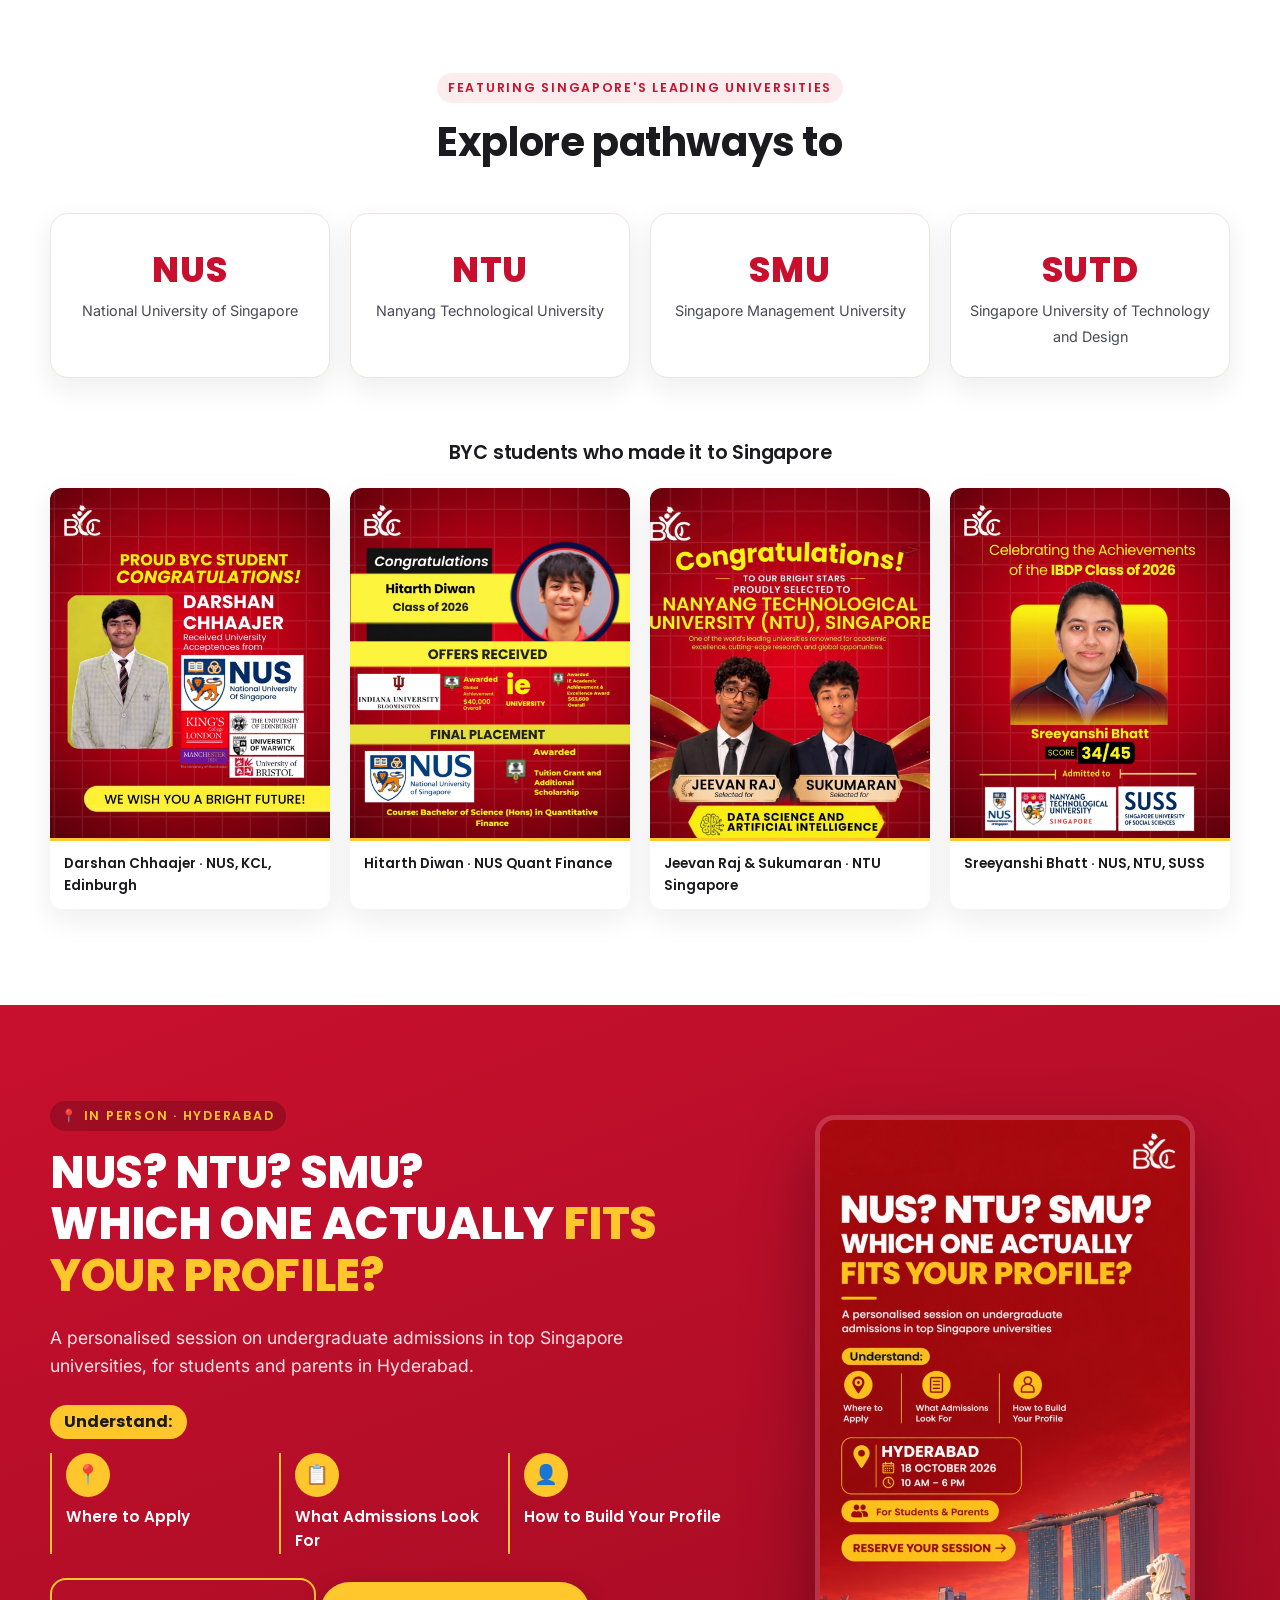
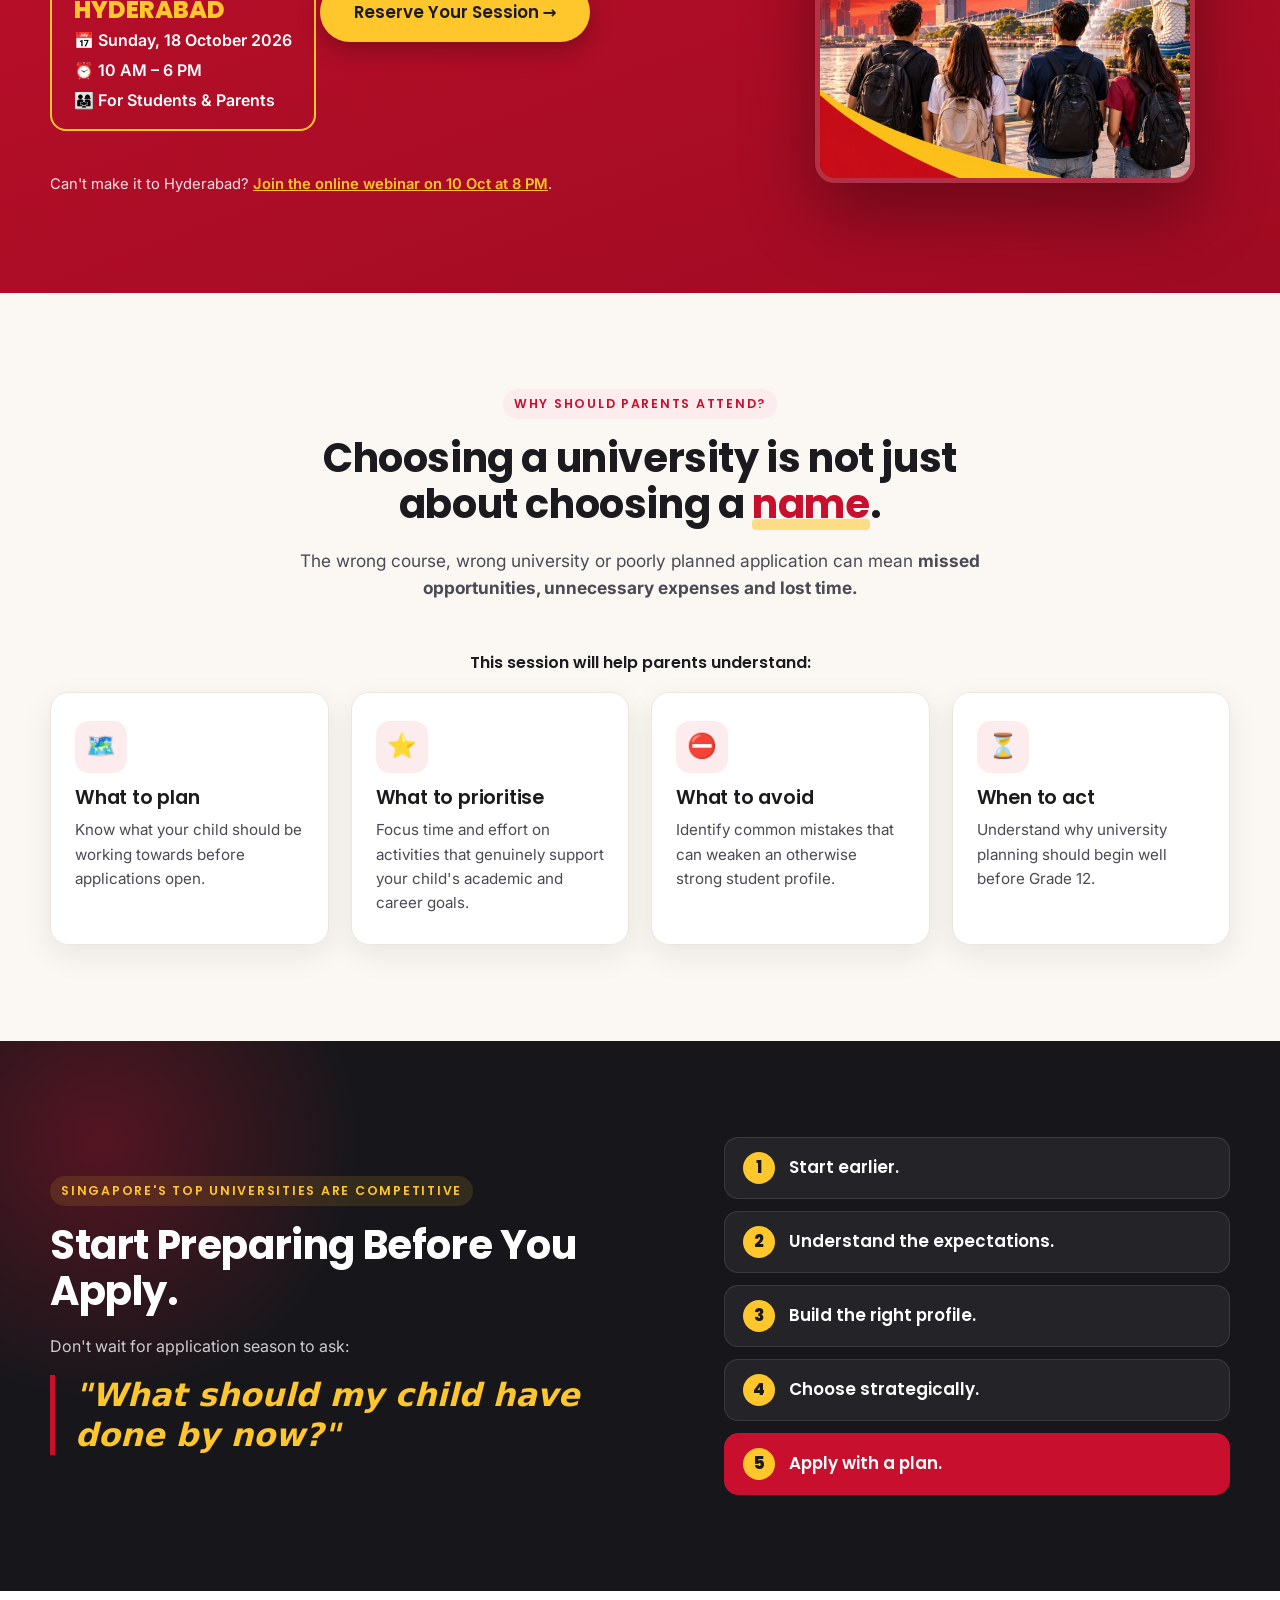
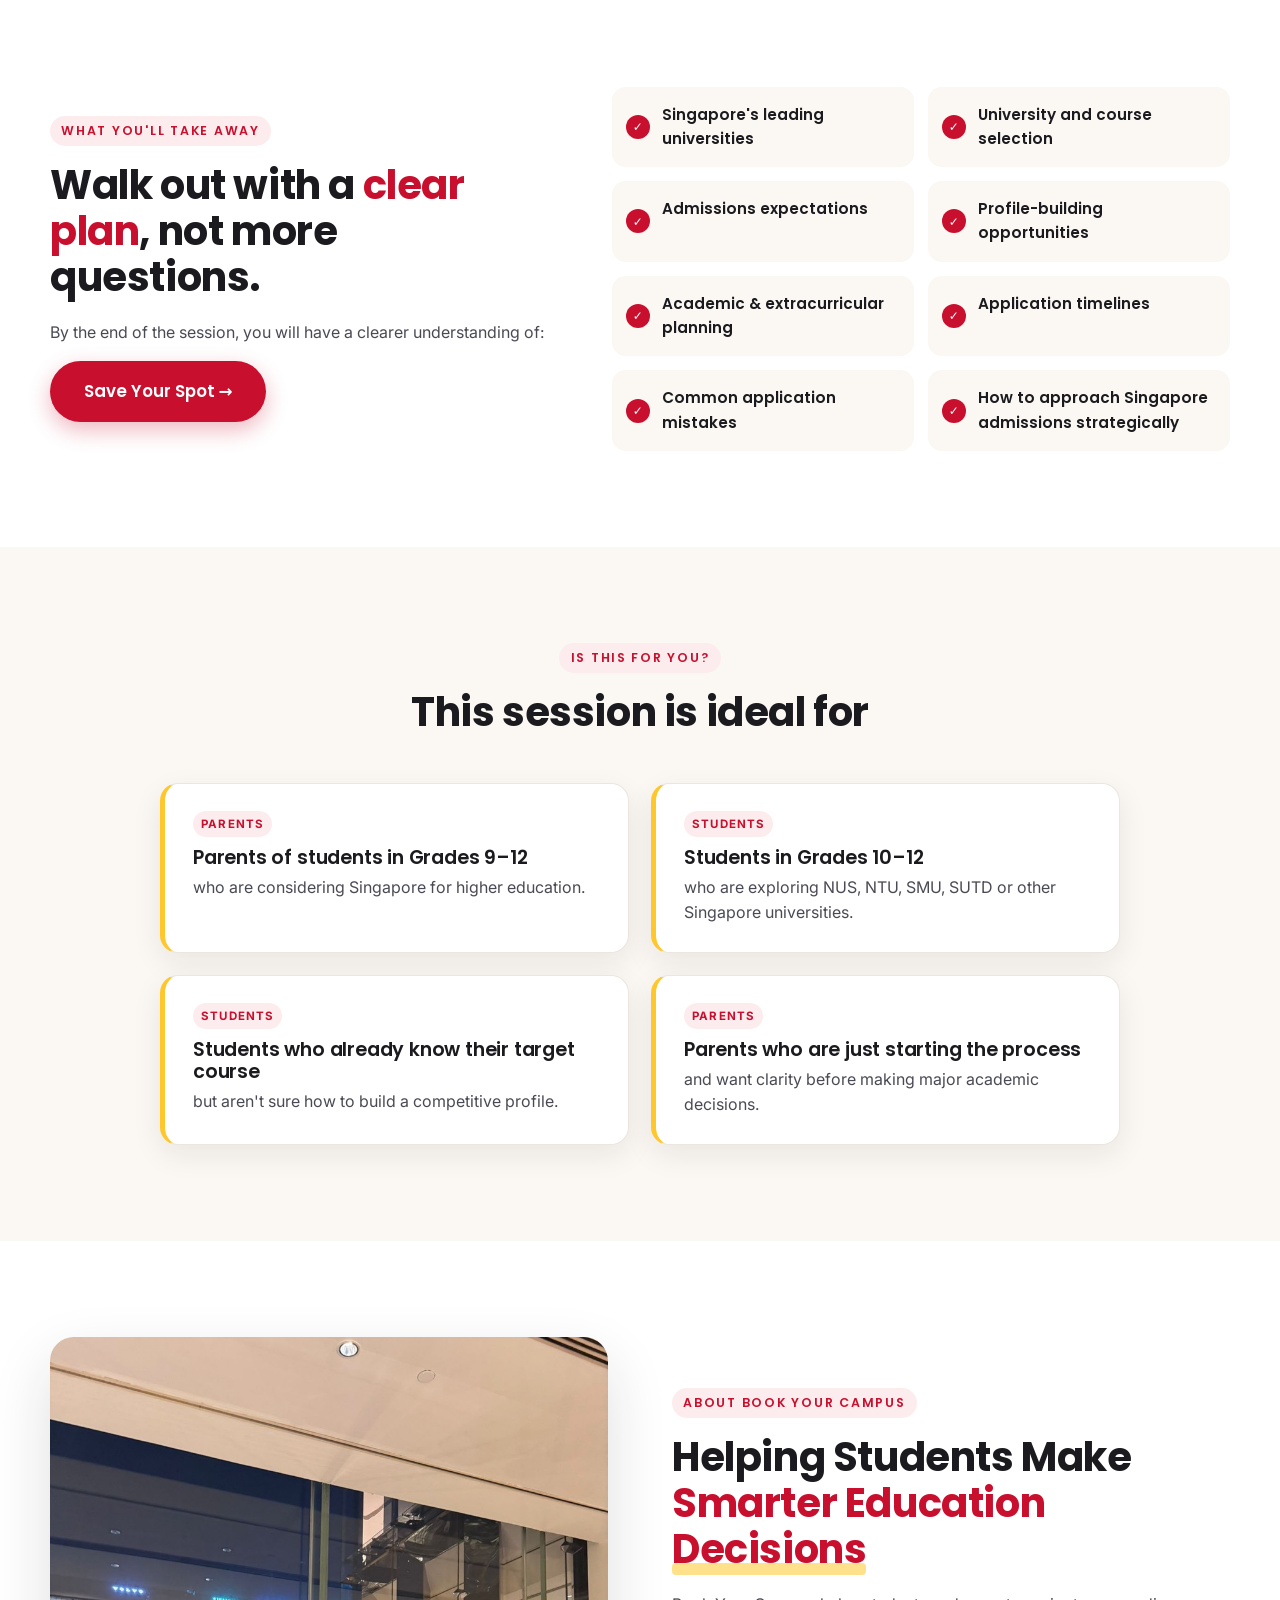
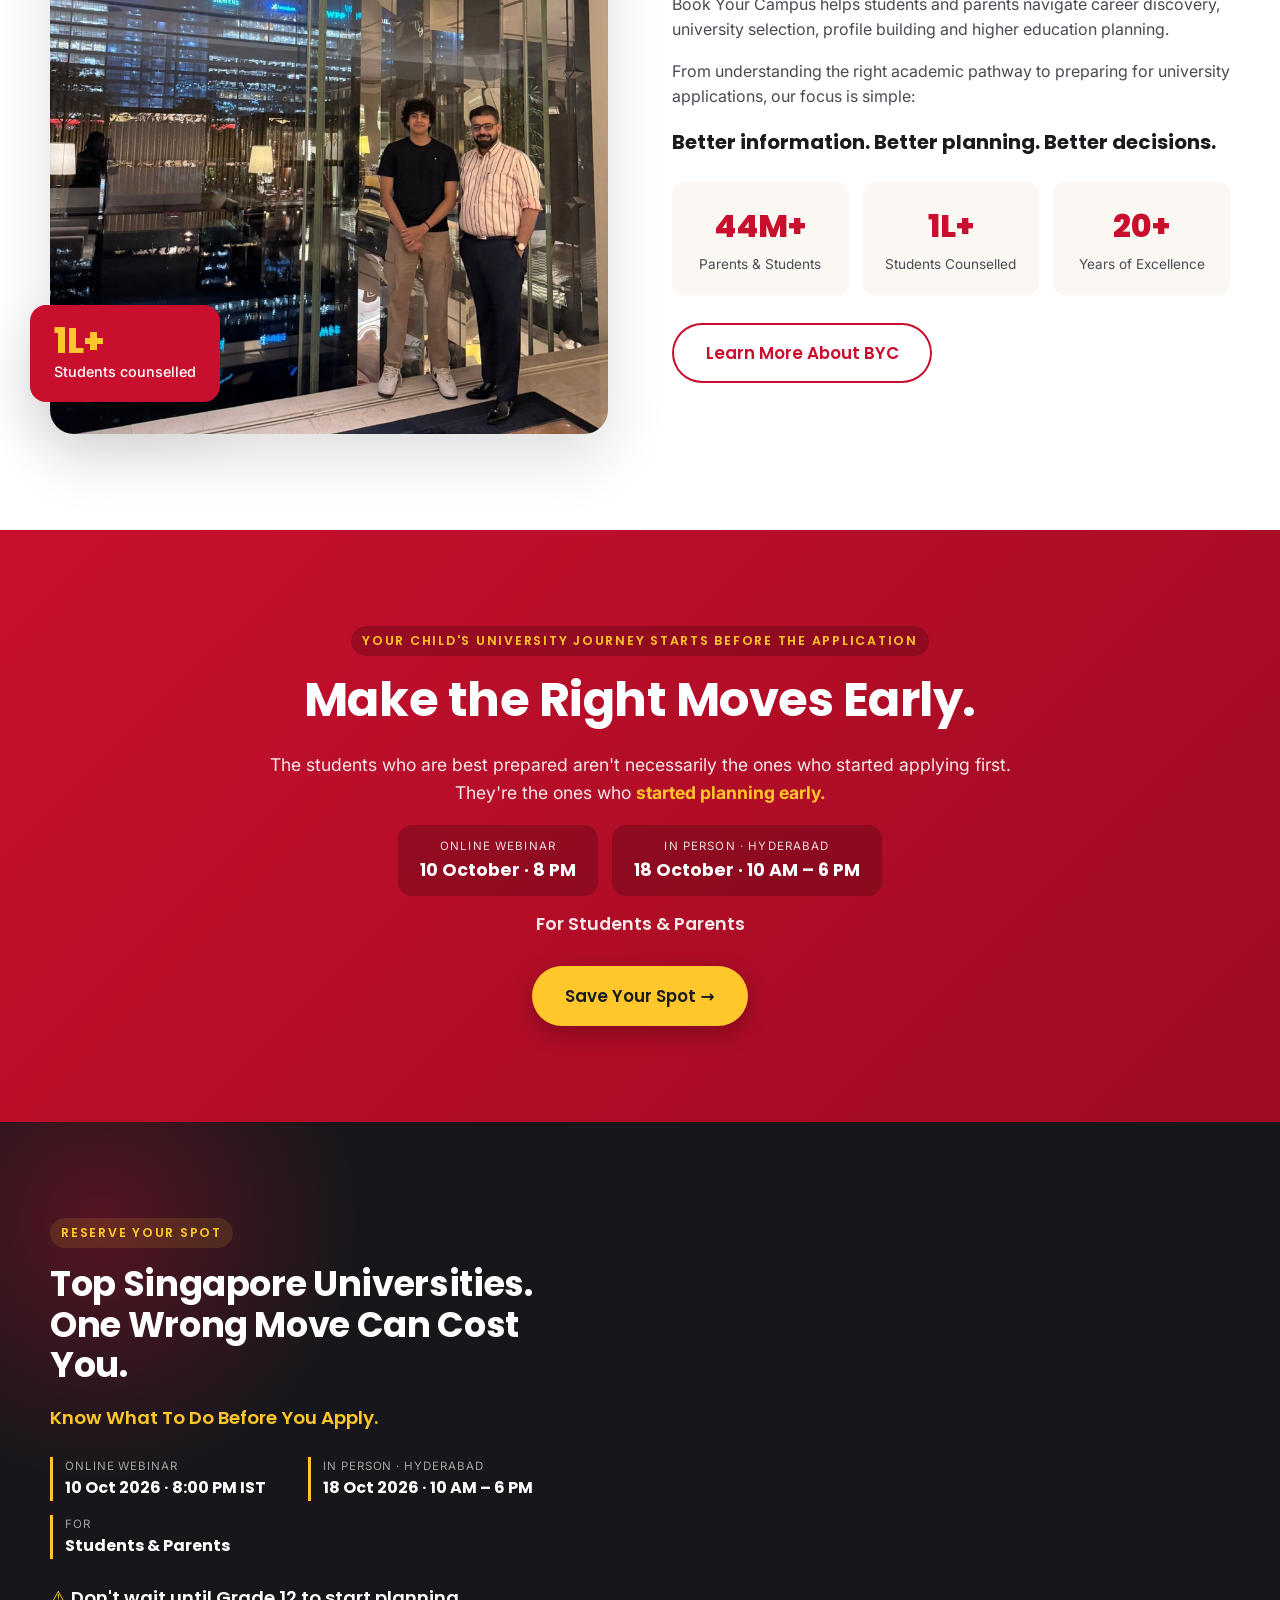
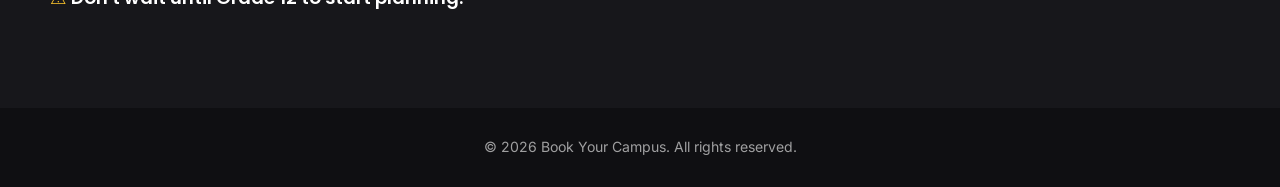
==== commit 26342356: "change in the code" ====
--- a/index.html
+++ b/index.html
@@ -509,15 +509,29 @@
   <!-- ============ FOOTER ============ -->
   <footer class="site-footer">
     <div class="container footer-inner">
-      <a href="#top" class="logo logo-footer" aria-label="Book Your Campus home">
-        <img src="assets/images/byc-logo.png" alt="Book Your Campus" width="284" height="255" loading="lazy" />
-      </a>
       <p>© <span id="year">2026</span> Book Your Campus. All rights reserved.</p>
     </div>
   </footer>
 
   <!-- Sticky mobile CTA -->
   <a href="#register" class="sticky-cta" id="stickyCta">Save Your Spot · 10 Oct &amp; 18 Oct</a>
+
+  <!-- Registration popup: the form from #register is moved in here while it's open -->
+  <div class="popup" id="popup" role="dialog" aria-modal="true" aria-labelledby="popupTitle" aria-hidden="true">
+    <div class="popup-box">
+      <button class="popup-close" type="button" aria-label="Close">&times;</button>
+      <div class="popup-head">
+        <span class="eyebrow">⚡ Seats are limited</span>
+        <h3 id="popupTitle">Top Singapore Universities. <span class="hl">One Wrong Move</span> Can Cost You.</h3>
+        <p>Know what to do before you apply. Reserve your spot now:</p>
+        <div class="popup-events">
+          <span>💻 Online · 10 Oct, 8 PM</span>
+          <span>📍 Hyderabad · 18 Oct, 10 AM – 6 PM</span>
+        </div>
+      </div>
+      <div class="popup-slot"></div>
+    </div>
+  </div>
 
   <!-- Lightbox -->
   <div class="lightbox" id="lightbox" aria-hidden="true">
--- a/css/style.css
+++ b/css/style.css
@@ -406,7 +406,7 @@
 .attend-toggle input { position: absolute; opacity: 0; pointer-events: none; }
 .attend-toggle span {
   display: flex; flex-direction: column; height: 100%; text-align: center; padding: 10px 6px; border-radius: 12px; cursor: pointer;
-  border: 1.5px solid var(--line); transition: all .2s;
+  border: 1.5px solid var(--line); transition: border-color .2s, background .2s, box-shadow .2s;
 }
 .attend-toggle b { font-family: var(--font-head); font-size: .92rem; }
 .attend-toggle small { font-size: .75rem; color: var(--muted); }
@@ -441,10 +441,8 @@
 
 /* Footer */
 .site-footer { background: #0F0F12; color: rgba(255,255,255,.6); padding: 28px 0; font-size: .88rem; }
-.footer-inner { display: flex; align-items: center; justify-content: space-between; gap: 16px; flex-wrap: wrap; }
+.footer-inner { text-align: center; }
 .site-footer p { margin: 0; color: inherit; }
-.logo-footer { background: #fff; border-radius: 12px; padding: 6px 10px; }
-.logo-footer img { height: 52px; }
 
 /* Sticky CTA (mobile) */
 .sticky-cta {
@@ -454,6 +452,35 @@
   transform: translateY(120%); transition: transform .3s;
 }
 .sticky-cta.show { transform: none; }
+
+/* Registration popup */
+.popup {
+  position: fixed; inset: 0; z-index: 90; background: rgba(10,10,12,.7); backdrop-filter: blur(3px);
+  display: flex; align-items: center; justify-content: center; padding: 16px;
+  opacity: 0; visibility: hidden; transition: opacity .25s, visibility .25s;
+}
+.popup.open { opacity: 1; visibility: visible; }
+.popup-box {
+  position: relative; width: min(560px, 100%); max-height: calc(100vh - 32px); overflow-y: auto;
+  background: #fff; border-radius: 24px; border-top: 6px solid var(--red); box-shadow: 0 30px 80px rgba(0,0,0,.4);
+  transform: translateY(20px) scale(.98); transition: transform .3s;
+}
+.popup.open .popup-box { transform: none; }
+.popup-close {
+  position: absolute; top: 12px; right: 12px; z-index: 2; width: 40px; height: 40px; border-radius: 50%;
+  border: 0; background: var(--bg-alt); color: var(--ink); font-size: 1.6rem; line-height: 1; cursor: pointer; transition: background .2s, color .2s;
+}
+.popup-close:hover { background: var(--red); color: #fff; }
+.popup-head { padding: 28px 28px 0; }
+.popup-head .eyebrow { margin-bottom: .7rem; }
+.popup-head h3 { font-size: clamp(1.25rem, 3vw, 1.5rem); font-weight: 800; padding-right: 36px; }
+.popup-head p { margin-bottom: .7em; }
+.popup-events { display: flex; flex-wrap: wrap; gap: 8px; }
+.popup-events span {
+  font-family: var(--font-head); font-weight: 600; font-size: .85rem;
+  background: var(--yellow-soft); border: 1px solid var(--yellow); border-radius: 999px; padding: .35em .9em;
+}
+.popup .reg-form { box-shadow: none; border-top: 0; border-radius: 0; padding: 20px 28px 28px; }
 
 /* Lightbox */
 .lightbox {
@@ -521,6 +548,9 @@
   .counters strong { font-size: 1.3rem; }
   .form-details { grid-template-columns: 1fr 1fr; }
   .reg-form { padding: 24px 18px; }
+  .popup { padding: 10px; }
+  .popup-head { padding: 22px 18px 0; }
+  .popup .reg-form { padding: 16px 18px 22px; }
   .field-row { flex-direction: column; gap: 0; }
   .field-code { flex: none; }
   .about-overlay { left: 12px; }
